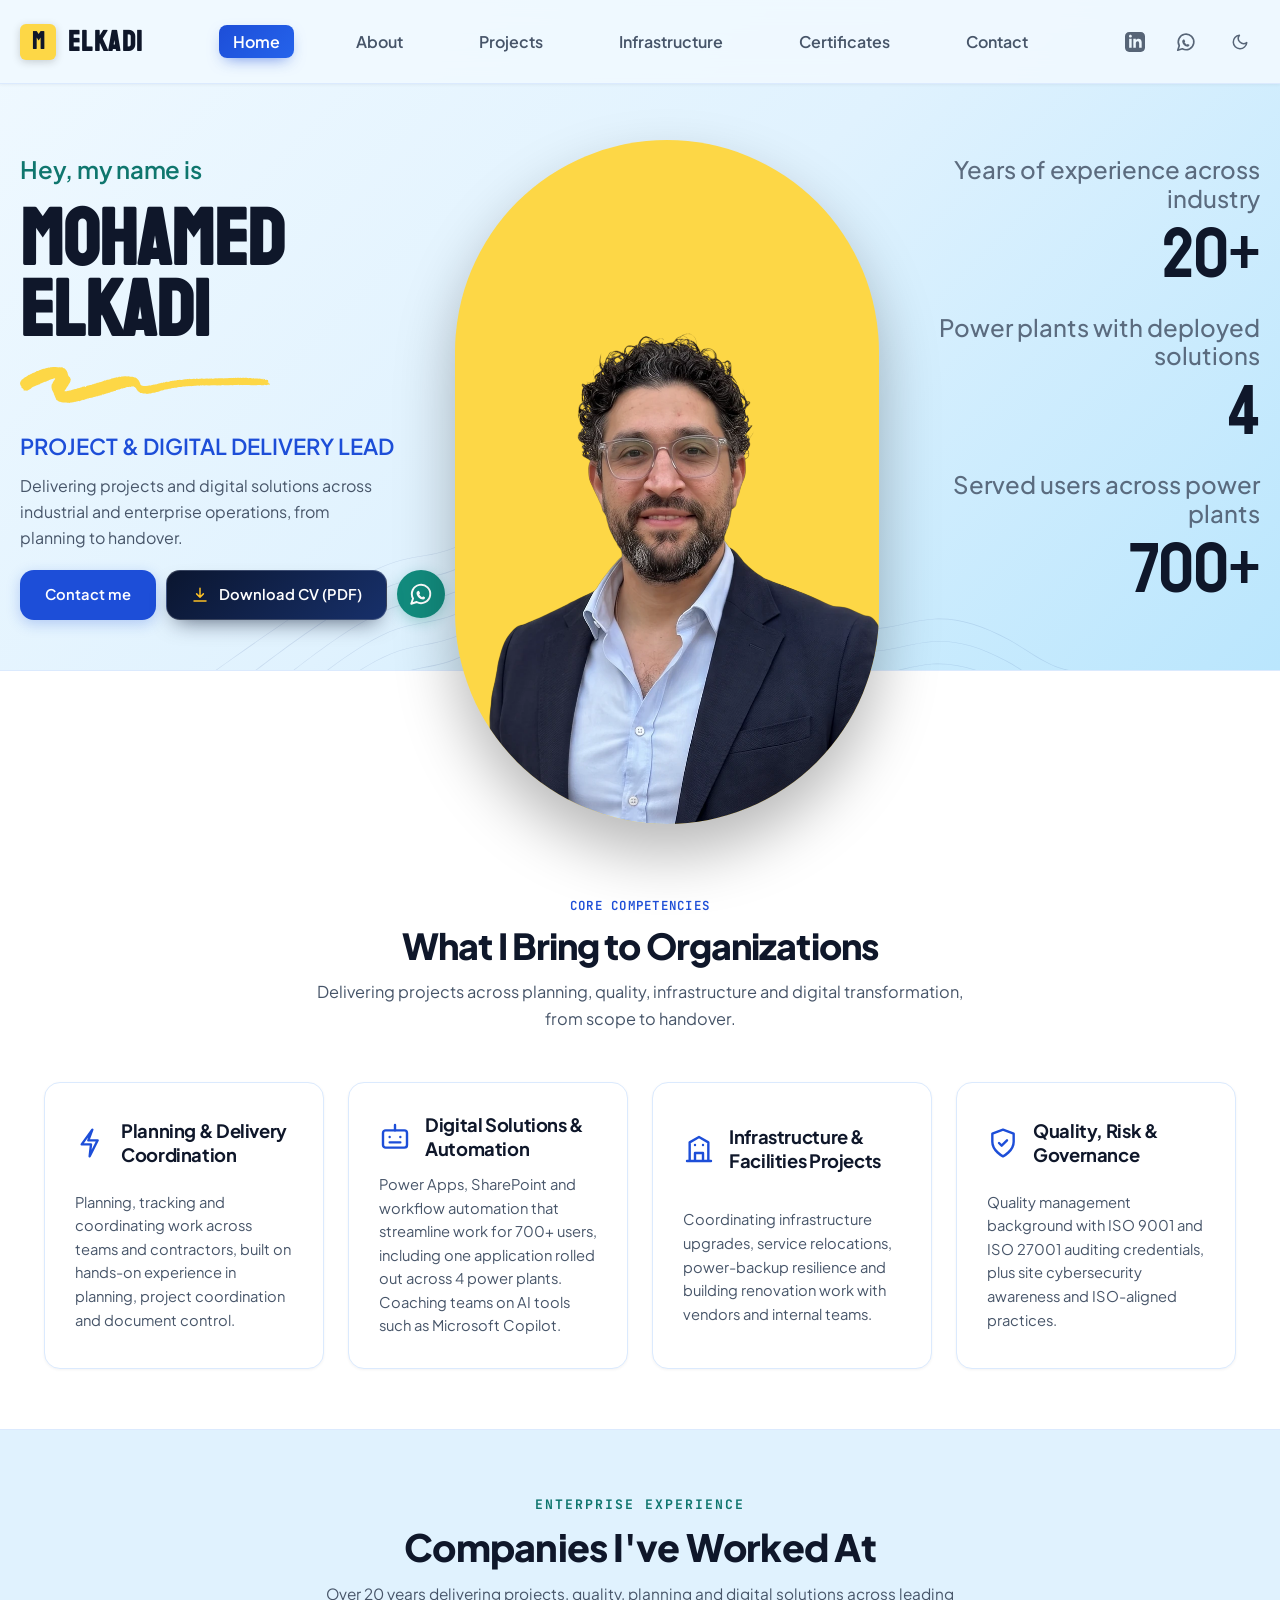
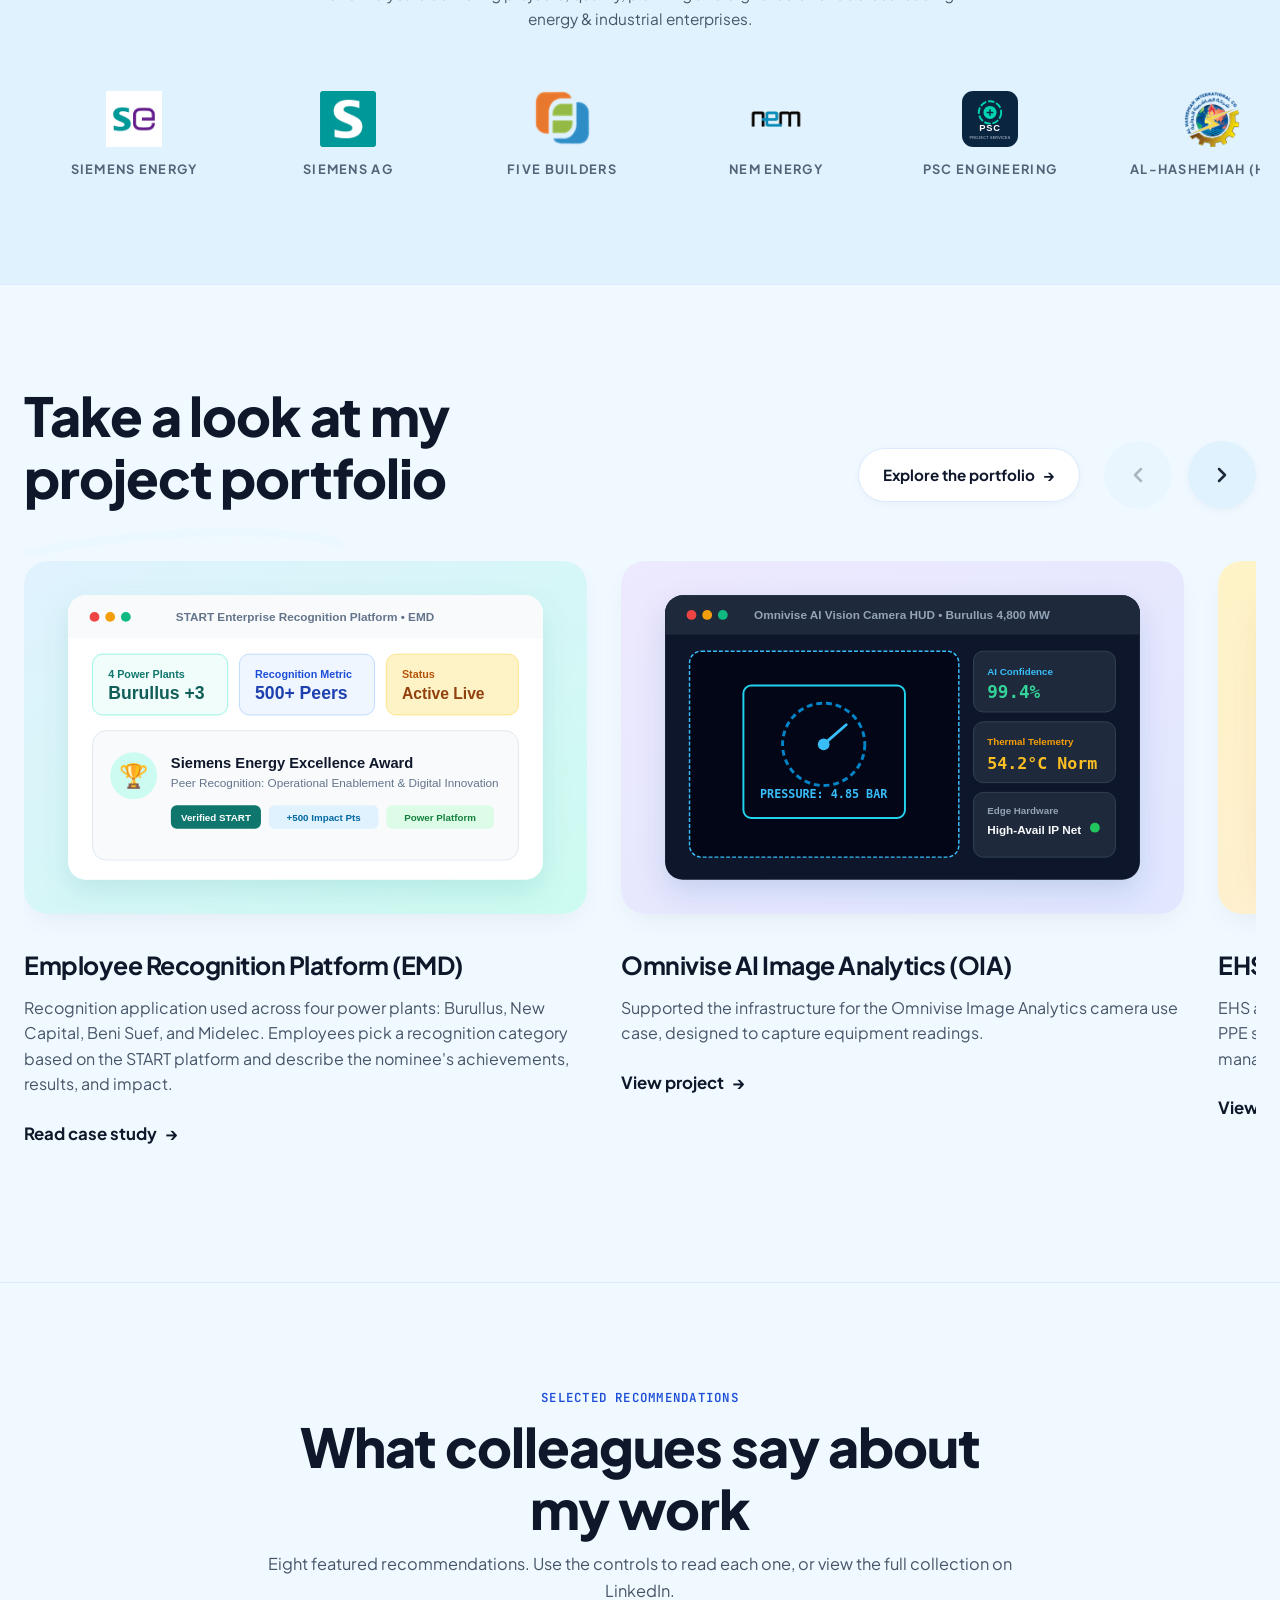
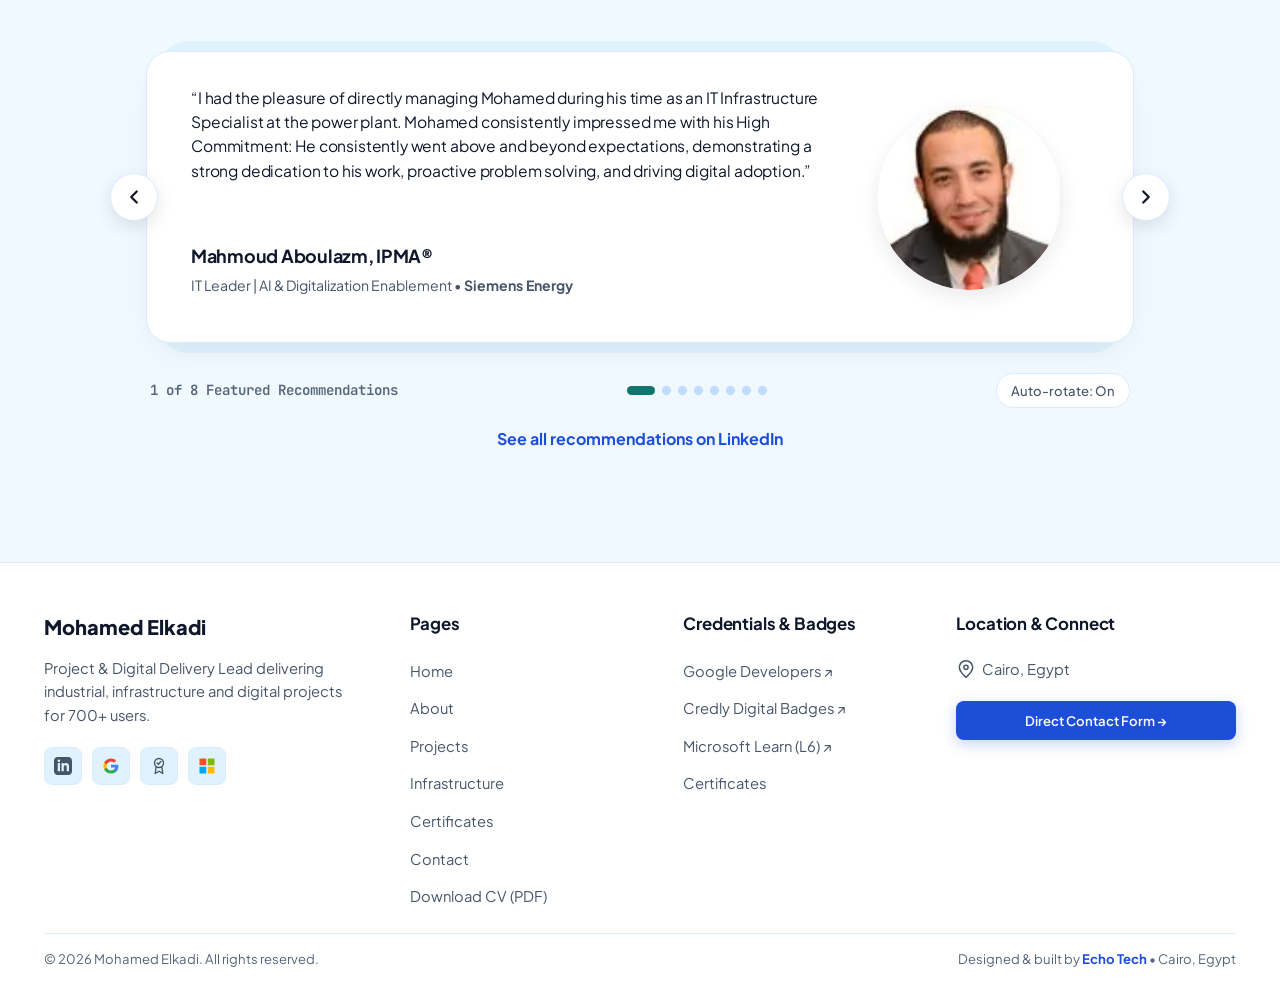
==== index.html @ b5576a9b "Awards: show only Lean Hero ME Q2 2025 (site + CV) Co-Authored-By: Claude Sonnet 5.5 <noreply@anthro" ====
<!DOCTYPE html>
<html lang="en" data-theme="light">

<head>
  <script async src="https://www.googletagmanager.com/gtag/js?id=G-ZDBR35JF6Q"></script>
  <script>
    window.dataLayer = window.dataLayer || [];
    function gtag(){window.dataLayer.push(arguments);}
    gtag('js', new Date());
    gtag('config', 'G-ZDBR35JF6Q');
  </script>
  <meta charset="UTF-8">
  <meta name="viewport" content="width=device-width, initial-scale=1.0">

  <!-- Primary SEO Meta Tags -->
  <title>Mohamed Elkadi | Project &amp; Digital Delivery Lead</title>
  <meta name="title" content="Mohamed Elkadi | Project &amp; Digital Delivery Lead">
  <meta name="description"
    content="Project &amp; Digital Delivery Lead delivering industrial, infrastructure and digital projects, with 20+ years of experience.">
  <meta name="author" content="Mohamed Elkadi">
  <meta name="robots" content="index, follow, max-snippet:-1, max-image-preview:large, max-video-preview:-1">
  <meta name="googlebot" content="index, follow, max-snippet:-1, max-image-preview:large">
  <link rel="canonical" href="https://melkadi.website/">

  <!-- Geo & Regional Tags -->
  <meta name="geo.region" content="EG-C">
  <meta name="geo.placename" content="Cairo, Egypt">
  <meta name="geo.position" content="30.0444;31.2357">
  <meta name="ICBM" content="30.0444, 31.2357">

  <!-- Mobile & Browser Appearance -->
  <meta name="theme-color" content="#1d4ed8">
  <meta name="msapplication-TileColor" content="#1d4ed8">
  <meta name="apple-mobile-web-app-capable" content="yes">
  <meta name="apple-mobile-web-app-status-bar-style" content="default">
  <meta name="apple-mobile-web-app-title" content="Mohamed Elkadi">

  <!-- Open Graph / Facebook -->
  <meta property="og:type" content="website">
  <meta property="og:site_name" content="Mohamed Elkadi | Project &amp; Digital Delivery Lead">
  <meta property="og:url" content="https://melkadi.website/">
  <meta property="og:title" content="Mohamed Elkadi | Project &amp; Digital Delivery Lead">
  <meta property="og:description"
    content="Project &amp; Digital Delivery Lead delivering industrial, infrastructure and digital projects, with 20+ years of experience.">
  <meta property="og:image" content="https://melkadi.website/assets/social-preview.jpg?v=4">
  <meta property="og:image:secure_url" content="https://melkadi.website/assets/social-preview.jpg?v=4">
  <meta property="og:image:type" content="image/jpeg">
  <meta property="og:image:width" content="1200">
  <meta property="og:image:height" content="630">
  <meta property="og:image:alt" content="Mohamed Elkadi, Project &amp; Digital Delivery Lead">
  <meta property="og:locale" content="en_US">

  <!-- Twitter / X Cards -->
  <meta name="twitter:card" content="summary_large_image">
  <meta name="twitter:title" content="Mohamed Elkadi | Project &amp; Digital Delivery Lead">
  <meta name="twitter:description"
    content="Project &amp; Digital Delivery Lead delivering industrial, infrastructure and digital projects, with 20+ years of experience.">
  <meta name="twitter:image" content="https://melkadi.website/assets/social-preview.jpg?v=4">
  <meta name="twitter:image:alt" content="Mohamed Elkadi, Project &amp; Digital Delivery Lead">

  <!-- Favicon -->
  <link rel="icon" type="image/svg+xml"
    href="data:image/svg+xml,%3Csvg xmlns='http://www.w3.org/2000/svg' viewBox='0 0 32 32'%3E%3Crect width='32' height='32' rx='8' fill='%231d4ed8'/%3E%3Ctext x='16' y='21' font-family='sans-serif' font-size='13' font-weight='800' fill='%23ffffff' text-anchor='middle'%3EME%3C/text%3E%3C/svg%3E">

  <!-- Performance: Resource Hints & Font Preconnects -->
  <link rel="preload" as="image" href="assets/myprofile-zoomed.webp" type="image/webp">
  <link rel="preconnect" href="https://fonts.googleapis.com">
  <link rel="preconnect" href="https://fonts.gstatic.com" crossorigin>
  <link rel="dns-prefetch" href="https://fonts.googleapis.com">
  <link rel="dns-prefetch" href="https://fonts.gstatic.com">
  <link rel="dns-prefetch" href="https://www.google.com">
  <link
    href="https://fonts.googleapis.com/css2?family=JetBrains+Mono:wght@400;500;700&family=Plus+Jakarta+Sans:wght@300;400;500;600;700;800&family=Staatliches&display=swap"
    rel="stylesheet">

  <!-- Stylesheet -->
  <link rel="stylesheet" href="styles.css?v=20261109-ui37">

  <!-- Structured Data: Schema.org JSON-LD -->
  <script type="application/ld+json">
  {
    "@context": "https://schema.org",
    "@graph": [
      {
        "@type": "Person",
        "@id": "#person",
        "name": "Mohamed Elkadi",
        "givenName": "Mohamed",
        "familyName": "Elkadi",
        "jobTitle": "Project & Digital Delivery Lead",
        "worksFor": {
          "@type": "Organization",
          "name": "Siemens Energy"
        },
        "address": {
          "@type": "PostalAddress",
          "addressLocality": "Cairo",
          "addressCountry": "Egypt"
        },
        "description": "Project & Digital Delivery Lead with 20+ years of experience delivering industrial, infrastructure and digital projects.",
        "sameAs": [
          "https://www.linkedin.com/in/melkadi/",
          "https://me.developers.google.com/u/mohamed_elkadi",
          "https://www.credly.com/users/mohamedelkadi/badges",
          "https://learn.microsoft.com/en-us/users/melkadise/"
        ],
        "knowsAbout": [
          "IT Infrastructure",
          "Enterprise IT Operations",
          "Digital Enablement & Business Automation",
          "Microsoft 365 & Power Platform",
          "AI Adoption & Infrastructure",
          "Industrial Cybersecurity & Threat Mitigation",
          "Project Planning & Coordination"
        ]
      },
      {
        "@type": "WebSite",
        "@id": "#website",
        "name": "Mohamed Elkadi - Official Personal Brand & Portfolio",
        "url": "https://melkadi.website/",
        "description": "Professional portfolio of Mohamed Elkadi, focused on IT infrastructure, Power Platform, and cybersecurity.",
        "inLanguage": "en",
        "publisher": { "@id": "#person" }
      },
      {
        "@type": "ProfilePage",
        "@id": "#profilePage",
        "name": "Mohamed Elkadi - Project & Digital Delivery Lead",
        "isPartOf": { "@id": "#website" },
        "about": { "@id": "#person" },
        "mainEntity": { "@id": "#person" }
      }
    ]
  }
  </script>
</head>

<body>

  <!-- Header / Navigation (Beverr Green Theme) -->
  <header class="site-header beverr-header-theme" id="mainHeader">
    <div class="container nav-container">
      <a href="index.html" class="beverr-brand-logo" aria-label="Mohamed Elkadi Homepage">
        <span class="beverr-logo-box">M</span>
        <span class="beverr-logo-text">ELKADI</span>
      </a>

      <!-- Desktop Navigation Links -->
      <nav class="desktop-nav beverr-header-nav" aria-label="Main Navigation">
        <ul class="nav-links">
          <li><a href="index.html" class="nav-link active">Home</a></li>
          <li><a href="about.html" class="nav-link">About</a></li>
          <li><a href="portfolio.html" class="nav-link">Projects</a></li>
          <li><a href="infrastructure.html" class="nav-link">Infrastructure</a></li>
          <li><a href="training.html" class="nav-link">Certificates</a></li>
          <li><a href="contact.html" class="nav-link">Contact</a></li>
        </ul>
      </nav>

      <!-- Navigation Actions: LinkedIn & Theme Switcher -->
      <div class="nav-actions beverr-header-socials">
        <!-- LinkedIn Profile Link -->
        <a href="https://www.linkedin.com/in/melkadi/" target="_blank" rel="noopener noreferrer"
          class="beverr-social-link header-linkedin-link" title="LinkedIn Profile" aria-label="LinkedIn Profile">
          <svg width="20" height="20" viewBox="0 0 24 24" fill="currentColor" aria-hidden="true">
            <path
              d="M19 0h-14c-2.761 0-5 2.239-5 5v14c0 2.761 2.239 5 5 5h14c2.762 0 5-2.239 5-5v-14c0-2.761-2.238-5-5-5zm-11 19h-3v-11h3v11zm-1.5-12.268c-.966 0-1.75-.79-1.75-1.764s.784-1.764 1.75-1.764 1.75.79 1.75 1.764-.783 1.764-1.75 1.764zm13.5 12.268h-3v-5.604c0-3.368-4-3.113-4 0v5.604h-3v-11h3v1.765c1.396-2.586 7-2.777 7 2.476v6.759z" />
          </svg>
        </a>
        <a href="https://wa.me/201206464632?text=Hello%20Mohamed%2C%20I%20am%20contacting%20you%20from%20your%20portfolio%20website." target="_blank" rel="noopener noreferrer" class="beverr-social-link header-whatsapp-link" title="WhatsApp" aria-label="Chat with Mohamed on WhatsApp"><svg viewBox="0 0 24 24" width="22" height="22" fill="none" stroke="currentColor" stroke-width="1.8" stroke-linecap="round" stroke-linejoin="round" aria-hidden="true" focusable="false"><path d="M3 21l1.65-4.9A8.5 8.5 0 1 1 8 19.4L3 21z"/><path d="M15.6 14.9l-1.1-.55a1 1 0 0 0-1.1.15l-.45.45a6.6 6.6 0 0 1-2.6-2.6l.45-.45a1 1 0 0 0 .15-1.1L10.4 9.7a1 1 0 0 0-1.15-.55 2 2 0 0 0-1.4 1.9c.1 2.9 3.1 5.9 6 6a2 2 0 0 0 1.9-1.4 1 1 0 0 0-.15-.75z" fill="currentColor" stroke="none"/></svg></a>

        <!-- Light/Dark Mode Switcher -->
        <button class="theme-toggle-btn beverr-social-link" id="themeToggleBtn" aria-label="Toggle Theme Mode"
          title="Switch Theme">
          <svg width="18" height="18" viewBox="0 0 24 24" fill="none" stroke="currentColor" stroke-width="2"
            stroke-linecap="round" stroke-linejoin="round">
            <path d="M21 12.79A9 9 0 1 1 11.21 3 7 7 0 0 0 21 12.79z"></path>
          </svg>
        </button>

        <button class="mobile-menu-btn" id="mobileMenuToggle" aria-label="Toggle Menu" aria-expanded="false">
          <svg class="ui-icon" viewBox="0 0 24 24" aria-hidden="true"><path d="M4 6h16M4 12h16M4 18h16"></path></svg>
        </button>
      </div>
    </div>
  </header>

  <!-- Mobile Navigation Drawer -->
  <div class="mobile-drawer" id="mobileDrawer">
    <ul class="mobile-nav-links">
      <li><a href="index.html" class="mobile-nav-link active">Home</a></li>
      <li><a href="about.html" class="mobile-nav-link">About</a></li>
      <li><a href="portfolio.html" class="mobile-nav-link">Projects</a></li>
      <li><a href="infrastructure.html" class="mobile-nav-link">Infrastructure</a></li>
      <li><a href="training.html" class="mobile-nav-link">Certificates</a></li>
      <li><a href="contact.html" class="mobile-nav-link">Contact</a></li>
    </ul>
    <div style="margin-top: 18px;">
      <a href="https://www.linkedin.com/in/melkadi/" target="_blank" rel="noopener noreferrer" class="btn btn-primary"
        style="width: 100%;">Connect on LinkedIn</a>
    </div>
  </div>

  <main>
    <!-- BEVERR CLONED HERO SECTION -->
    <section class="beverr-hero" id="homeHero">
      <div class="container beverr-hero-container">

        <!-- Left Column: Name & Intro -->
        <div class="beverr-hero-left">
          <div class="beverr-greeting">Hey, my name is</div>
          <h1 class="beverr-name">MOHAMED<br>ELKADI</h1>

          <img src="assets/decorative-line-1.svg" alt="" width="260" height="18" aria-hidden="true"
            class="beverr-deco-line">

          <div class="beverr-role">PROJECT &amp; DIGITAL DELIVERY LEAD</div>
          <p class="beverr-hero-value">
            Delivering projects and digital solutions across industrial and enterprise operations, from planning to handover.
          </p>
          <div class="beverr-hero-actions">
            <a href="contact.html" class="btn btn-primary">Contact me</a>
            <a href="assets/Mohamed-Elkadi-CV.pdf" class="btn btn-cv" download><svg viewBox="0 0 24 24" width="18" height="18" fill="none" stroke="currentColor" stroke-width="2" stroke-linecap="round" stroke-linejoin="round" aria-hidden="true"><path d="M12 3v12m0 0l-4.5-4.5M12 15l4.5-4.5M4 20h16"/></svg><span>Download CV (PDF)</span></a>
            <a href="https://wa.me/201206464632?text=Hello%20Mohamed%2C%20I%20am%20contacting%20you%20from%20your%20portfolio%20website." class="btn-whatsapp-circle" target="_blank" rel="noopener noreferrer" aria-label="Chat with Mohamed on WhatsApp" title="Chat on WhatsApp">
              <svg viewBox="0 0 24 24" width="26" height="26" fill="none" stroke="currentColor" stroke-width="1.8" stroke-linecap="round" stroke-linejoin="round" aria-hidden="true" focusable="false">
                <path d="M3 21l1.65-4.9A8.5 8.5 0 1 1 8 19.4L3 21z"/>
                <path d="M15.6 14.9l-1.1-.55a1 1 0 0 0-1.1.15l-.45.45a6.6 6.6 0 0 1-2.6-2.6l.45-.45a1 1 0 0 0 .15-1.1L10.4 9.7a1 1 0 0 0-1.15-.55 2 2 0 0 0-1.4 1.9c.1 2.9 3.1 5.9 6 6a2 2 0 0 0 1.9-1.4 1 1 0 0 0-.15-.75z" fill="currentColor" stroke="none"/>
              </svg>
            </a>
          </div>
        </div>

        <!-- Center Column: Oval Capsule Portrait (Protruding below into white) -->
        <div class="beverr-hero-center">
          <div class="beverr-arch-frame">
            <picture>
              <source srcset="assets/myprofile-zoomed.webp" type="image/webp">
              <img src="assets/myprofile-zoomed.png" alt="Mohamed Elkadi" width="424" height="684" fetchpriority="high"
                decoding="sync" class="beverr-hero-portrait" onerror="this.src='assets/profile-fallback.svg'">
            </picture>
          </div>
        </div>

        <!-- Right Column: Vertical Metric Counters -->
        <div class="beverr-hero-right">
          <div class="beverr-stat-item">
            <div class="beverr-stat-label">Years of experience across industry</div>
            <div class="beverr-stat-number">20+</div>
          </div>

          <div class="beverr-stat-item">
            <div class="beverr-stat-label">Power plants with deployed solutions</div>
            <div class="beverr-stat-number">4</div>
          </div>

          <div class="beverr-stat-item">
            <div class="beverr-stat-label">Served users across power plants</div>
            <div class="beverr-stat-number">700+</div>
          </div>
        </div>

      </div>
    </section>

    <!-- CORE SERVICES & CAPABILITIES (You X Structure - Protruding Arch Clearance) -->
    <section class="section-wrapper services-after-hero" id="services">
      <div class="container">
        <div class="section-header" style="text-align: center; max-width: 680px; margin: 0 auto 50px auto;">
          <span class="section-eyebrow">Core competencies</span>
          <h2 class="section-title">What I Bring to Organizations</h2>
          <p class="section-desc">Delivering projects across planning, quality, infrastructure and digital transformation, from scope to handover.</p>
        </div>

        <div class="capabilities-grid" style="grid-template-columns: repeat(auto-fit, minmax(280px, 1fr)); gap: 24px;">

          <div class="card-glass" style="padding: 30px; border-radius: 16px;">
            <div class="service-icon" aria-hidden="true"><svg class="ui-icon" viewBox="0 0 24 24"><path d="m13 2-3 8h7l-6 12 1-9H5l8-11Z"></path></svg></div>
            <h3 style="font-size: 1.25rem; font-weight: 700; color: var(--text-primary); margin-bottom: 10px;">Planning & Delivery Coordination</h3>
            <p style="font-size: 0.92rem; color: var(--text-secondary); line-height: 1.6;">
              Planning, tracking and coordinating work across teams and contractors, built on hands-on experience in planning, project coordination and document control.
            </p>
          </div>

          <div class="card-glass" style="padding: 30px; border-radius: 16px;">
            <div class="service-icon" aria-hidden="true"><svg class="ui-icon" viewBox="0 0 24 24"><rect x="3" y="7" width="18" height="13" rx="2"></rect><path d="M12 3v4M8 12h.01M16 12h.01M8 16h8"></path></svg></div>
            <h3 style="font-size: 1.25rem; font-weight: 700; color: var(--text-primary); margin-bottom: 10px;">Digital Solutions & Automation</h3>
            <p style="font-size: 0.92rem; color: var(--text-secondary); line-height: 1.6;">
              Power Apps, SharePoint and workflow automation that streamline work for 700+ users, including one application rolled out across 4 power plants. Coaching teams on AI tools such as Microsoft Copilot.
            </p>
          </div>

          <div class="card-glass" style="padding: 30px; border-radius: 16px;">
            <div class="service-icon" aria-hidden="true"><svg class="ui-icon" viewBox="0 0 24 24"><path d="M3 21h18M5 21V7l7-4 7 4v14M9 21v-6h6v6M9 9h.01M15 9h.01"></path></svg></div>
            <h3 style="font-size: 1.25rem; font-weight: 700; color: var(--text-primary); margin-bottom: 10px;">Infrastructure & Facilities Projects</h3>
            <p style="font-size: 0.92rem; color: var(--text-secondary); line-height: 1.6;">
              Coordinating infrastructure upgrades, service relocations, power-backup resilience and building renovation work with vendors and internal teams.
            </p>
          </div>

          <div class="card-glass" style="padding: 30px; border-radius: 16px;">
            <div class="service-icon" aria-hidden="true"><svg class="ui-icon" viewBox="0 0 24 24"><path d="M12 22s8-4 8-11V5l-8-3-8 3v6c0 7 8 11 8 11Z"></path><path d="m9 12 2 2 4-4"></path></svg></div>
            <h3 style="font-size: 1.25rem; font-weight: 700; color: var(--text-primary); margin-bottom: 10px;">Quality, Risk & Governance</h3>
            <p style="font-size: 0.92rem; color: var(--text-secondary); line-height: 1.6;">
              Quality management background with ISO 9001 and ISO 27001 auditing credentials, plus site cybersecurity awareness and ISO-aligned practices.
            </p>
          </div>

        </div>
      </div>
    </section>

    <!-- COMPANIES I'VE WORKED AT CAROUSEL -->
    <section class="companies-carousel-section" id="companiesCarousel"
      aria-label="Companies I've Worked At">
      <div class="container">
        <div class="companies-carousel-header">
          <span class="companies-carousel-eyebrow">Enterprise Experience</span>
          <h2 class="companies-carousel-title">Companies I've Worked At</h2>
          <p class="companies-carousel-desc">Over 20 years delivering projects, quality, planning and digital solutions across leading energy &amp; industrial enterprises.</p>
        </div>
      </div>

      <!-- The marquee adds an aria-hidden duplicate set in JavaScript. -->
      <div class="companies-marquee-container container" id="companiesMarquee">
        <div class="companies-marquee-track" id="companiesTrack">
          <div class="company-carousel-card">
            <div class="company-card-icon-wrap" aria-hidden="true"><img src="assets/companies/siemens-energy.png" width="128" height="128" alt="" class="company-logo-img" loading="lazy" decoding="async"></div>
            <div class="company-card-info"><span class="company-card-name">Siemens Energy</span></div>
          </div>
          <div class="company-carousel-card">
            <div class="company-card-icon-wrap" aria-hidden="true"><img src="assets/companies/siemens.png" width="128" height="128" alt="" class="company-logo-img" loading="lazy" decoding="async"></div>
            <div class="company-card-info"><span class="company-card-name">Siemens AG</span></div>
          </div>
          <div class="company-carousel-card">
            <div class="company-card-icon-wrap" aria-hidden="true"><img src="assets/companies/5builders-mark.png" width="120" height="120" alt="" class="company-logo-img" loading="lazy" decoding="async"></div>
            <div class="company-card-info"><span class="company-card-name">Five Builders</span></div>
          </div>
          <div class="company-carousel-card">
            <div class="company-card-icon-wrap" aria-hidden="true"><img src="assets/companies/nem-energy.png" width="128" height="128" alt="" class="company-logo-img" loading="lazy" decoding="async"></div>
            <div class="company-card-info"><span class="company-card-name">NEM Energy</span></div>
          </div>
          <div class="company-carousel-card">
            <div class="company-card-icon-wrap" aria-hidden="true"><img src="assets/companies/psc.svg" width="120" height="120" alt="" class="company-logo-img" loading="lazy" decoding="async"></div>
            <div class="company-card-info"><span class="company-card-name">PSC Engineering</span></div>
          </div>
          <div class="company-carousel-card">
            <div class="company-card-icon-wrap" aria-hidden="true"><img src="assets/companies/hashemiah.png" width="128" height="128" alt="" class="company-logo-img" loading="lazy" decoding="async"></div>
            <div class="company-card-info"><span class="company-card-name">Al-Hashemiah (HCC)</span></div>
          </div>
          <div class="company-carousel-card">
            <div class="company-card-icon-wrap" aria-hidden="true"><img src="assets/companies/iemsa.png" width="128" height="128" alt="" class="company-logo-img" loading="lazy" decoding="async"></div>
            <div class="company-card-info"><span class="company-card-name">IEMSA</span></div>
          </div>

        </div>
      </div>
    </section>

    <!-- TAKE A LOOK AT MY DESIGN PORTFOLIO (You X Showcase Slider Section) -->
    <section class="youx-portfolio-section" id="portfolio">
      <div class="container" style="max-width: 1400px;">

        <div class="youx-portfolio-header">
          <div class="youx-title-wrap">
            <h2 class="youx-section-title">
              Take a look at my<br>
              <span class="youx-title-highlight">
                project portfolio
                <img src="assets/portfolio/portfolio-underline.svg" width="312" height="30" alt="" class="portfolio-underline-svg"
                  aria-hidden="true" />
              </span>
            </h2>
          </div>
          <div class="portfolio-slider-controls">
            <a href="portfolio.html" class="portfolio-all-badge" title="Browse all 17 enterprise applications">
              <span>Explore the portfolio</span>
              <span class="portfolio-link-arrow">→</span>
            </a>
            <button class="portfolio-slider-arrow" id="portfolioPrevBtn" aria-label="Previous project">
              <svg width="24" height="24" viewBox="0 0 24 24" fill="none" stroke="currentColor" stroke-width="2.5"
                stroke-linecap="round" stroke-linejoin="round">
                <polyline points="15 18 9 12 15 6"></polyline>
              </svg>
            </button>
            <button class="portfolio-slider-arrow" id="portfolioNextBtn" aria-label="Next project">
              <svg width="24" height="24" viewBox="0 0 24 24" fill="none" stroke="currentColor" stroke-width="2.5"
                stroke-linecap="round" stroke-linejoin="round">
                <polyline points="9 18 15 12 9 6"></polyline>
              </svg>
            </button>
          </div>
        </div>

        <!-- Slider Main Track -->
        <div class="portfolio-slider-wrapper">
          <div class="portfolio-slider-track" id="portfolioSliderTrack">

            <!-- Slide 1: Employee Recognition Platform (EMD) -->
            <div class="portfolio-slider-card">
              <div class="portfolio-card-thumb">
                <img src="assets/portfolio/project-emd.svg" width="575" height="360" alt="Employee Recognition Platform (EMD)"
                  class="portfolio-thumb-img" loading="lazy" />
              </div>
              <div class="portfolio-card-content">
                <h3 class="portfolio-card-title">Employee Recognition Platform (EMD)</h3>
                <p class="portfolio-card-desc">
                  Recognition application used across four power plants: Burullus, New Capital, Beni Suef, and Midelec. Employees pick a recognition category based on the START platform and describe the nominee's achievements, results, and impact.
                </p>
                <a href="portfolio.html#emd" class="portfolio-card-link">
                  <span>Read case study</span>
                  <span class="portfolio-link-arrow">→</span>
                </a>
              </div>
            </div>

            <!-- Slide 2: Omnivise AI Image Analytics (OIA) -->
            <div class="portfolio-slider-card">
              <div class="portfolio-card-thumb">
                <img src="assets/portfolio/project-oia.svg" width="575" height="360" alt="Omnivise AI Image Analytics (OIA)"
                  class="portfolio-thumb-img" loading="lazy" />
              </div>
              <div class="portfolio-card-content">
                <h3 class="portfolio-card-title">Omnivise AI Image Analytics (OIA)</h3>
                <p class="portfolio-card-desc">
                  Supported the infrastructure for the Omnivise Image Analytics camera use case, designed to capture equipment readings.
                </p>
                <a href="portfolio.html#oia" class="portfolio-card-link">
                  <span>View project</span>
                  <span class="portfolio-link-arrow">→</span>
                </a>
              </div>
            </div>

            <!-- Slide 3: EHS Safety Suite & Mobile QR Scanner -->
            <div class="portfolio-slider-card">
              <div class="portfolio-card-thumb">
                <img src="assets/portfolio/project-ehs.svg" width="575" height="360" alt="EHS Safety Suite & Mobile QR Scanner"
                  class="portfolio-thumb-img" loading="lazy" />
              </div>
              <div class="portfolio-card-content">
                <h3 class="portfolio-card-title">EHS Safety Suite &amp; Mobile QR Scanner</h3>
                <p class="portfolio-card-desc">
                  EHS applications built with the EHS team: Safety Data Sheets by QR code, PPE size collection, lifting equipment tracking, and EHS task management.
                </p>
                <a href="portfolio.html#ehs" class="portfolio-card-link">
                  <span>View project</span>
                  <span class="portfolio-link-arrow">→</span>
                </a>
              </div>
            </div>

            <!-- Slide 4: IT Facilities System -->
            <div class="portfolio-slider-card">
              <div class="portfolio-card-thumb">
                <img src="assets/portfolio/project-warehouse.svg" width="575" height="360" alt="IT Facilities System"
                  class="portfolio-thumb-img" loading="lazy" />
              </div>
              <div class="portfolio-card-content">
                <h3 class="portfolio-card-title">IT Facilities System</h3>
                <p class="portfolio-card-desc">
                  End-user interface to request IT assets and facilities, also used as the IT warehouse tool for managing the department's items.
                </p>
                <a href="portfolio.html#it-warehouse" class="portfolio-card-link">
                  <span>View project</span>
                  <span class="portfolio-link-arrow">→</span>
                </a>
              </div>
            </div>

            <!-- Slide 5: Operation Start Card (PTW System) -->
            <div class="portfolio-slider-card">
              <div class="portfolio-card-thumb">
                <img src="assets/portfolio/project-ptw.svg" width="575" height="360" alt="Operation Start Card (PTW System)"
                  class="portfolio-thumb-img" loading="lazy" />
              </div>
              <div class="portfolio-card-content">
                <h3 class="portfolio-card-title">Operation Start Card (PTW System)</h3>
                <p class="portfolio-card-desc">
                  Application for managing all Permit to Work (PTW) activities with the other departments.
                </p>
                <a href="portfolio.html#ptw" class="portfolio-card-link">
                  <span>Read case study</span>
                  <span class="portfolio-link-arrow">→</span>
                </a>
              </div>
            </div>

            <!-- Slide 6: Guest Internet Voucher Automation -->
            <div class="portfolio-slider-card">
              <div class="portfolio-card-thumb">
                <img src="assets/portfolio/project-voucher.svg" width="575" height="360" alt="Guest Internet Voucher Automation"
                  class="portfolio-thumb-img" loading="lazy" />
              </div>
              <div class="portfolio-card-content">
                <h3 class="portfolio-card-title">Guest Internet Voucher Automation</h3>
                <p class="portfolio-card-desc">
                  Generates guest internet voucher codes through integration with the firewall, giving end users dynamic access to internet services.
                </p>
                <a href="portfolio.html#voucher" class="portfolio-card-link">
                  <span>View project</span>
                  <span class="portfolio-link-arrow">→</span>
                </a>
              </div>
            </div>

            <!-- Slide 7: Burullus IT Tools Hub -->
            <div class="portfolio-slider-card">
              <div class="portfolio-card-thumb">
                <img src="assets/portfolio/project-hub.svg" width="575" height="360" alt="Burullus IT Tools Hub" class="portfolio-thumb-img"
                  loading="lazy" />
              </div>
              <div class="portfolio-card-content">
                <h3 class="portfolio-card-title">Burullus IT Tools Hub</h3>
                <p class="portfolio-card-desc">
                  Burullus IT Tools: one place that contains the interfaces of all the applications developed for the site.
                </p>
                <a href="portfolio.html#it-tools-hub" class="portfolio-card-link">
                  <span>View project</span>
                  <span class="portfolio-link-arrow">→</span>
                </a>
              </div>
            </div>

            <!-- Slide 8: Plant Learning Management System (LMS) -->
            <div class="portfolio-slider-card">
              <div class="portfolio-card-thumb">
                <img src="assets/portfolio/project-lms.svg" width="575" height="360" alt="Plant Learning Management System (LMS)"
                  class="portfolio-thumb-img" loading="lazy" />
              </div>
              <div class="portfolio-card-content">
                <h3 class="portfolio-card-title">Plant Learning Management System (LMS)</h3>
                <p class="portfolio-card-desc">
                  Controls internal and external training for all employees on site.
                </p>
                <a href="portfolio.html#lms" class="portfolio-card-link">
                  <span>View project</span>
                  <span class="portfolio-link-arrow">→</span>
                </a>
              </div>
            </div>

            <!-- Slide 9: Heavy Equipment & Fleet Reservation -->
            <div class="portfolio-slider-card">
              <div class="portfolio-card-thumb">
                <img src="assets/portfolio/project-equipment.svg" width="575" height="360" alt="Heavy Equipment & Fleet Reservation"
                  class="portfolio-thumb-img" loading="lazy" />
              </div>
              <div class="portfolio-card-content">
                <h3 class="portfolio-card-title">Heavy Equipment &amp; Fleet Reservation</h3>
                <p class="portfolio-card-desc">
                  Reservation tool for site teams to book heavy equipment.
                </p>
                <a href="portfolio.html#heavy-equip" class="portfolio-card-link">
                  <span>View project</span>
                  <span class="portfolio-link-arrow">→</span>
                </a>
              </div>
            </div>

            <!-- Slide 10: Multi-Department Project Control Systems -->
            <div class="portfolio-slider-card">
              <div class="portfolio-card-thumb">
                <img src="assets/portfolio/project-pcs.svg" width="575" height="360" alt="Multi-Department Project Control Systems"
                  class="portfolio-thumb-img" loading="lazy" />
              </div>
              <div class="portfolio-card-content">
                <h3 class="portfolio-card-title">Multi-Department Project Control Systems</h3>
                <p class="portfolio-card-desc">
                  Project control applications built for Al-Hashemiah (HCC), PSC, NEM Energy Egypt, and Siemens HTT, covering the technical office, quality control, material control, planning, and management.
                </p>
                <a href="portfolio.html#project-controls" class="portfolio-card-link">
                  <span>View project</span>
                  <span class="portfolio-link-arrow">→</span>
                </a>
              </div>
            </div>

          </div>
        </div>

      </div>
    </section>

    <!-- WHAT MY CLIENTS SAY ABOUT MY WORK (Featured Testimonials Slider) -->
    <section class="you-slider-section" id="testimonials">
      <div class="container" style="max-width: 1200px;">

        <!-- Section Header -->
        <div class="you-slider-header">
          <span class="section-eyebrow">Selected Recommendations</span>
          <h2 class="youx-section-title" style="margin-bottom: 12px;">What colleagues say about my work</h2>
          <p class="section-desc">
            Eight featured recommendations. Use the controls to read each one, or view the full collection on LinkedIn.
          </p>
        </div>
        <!-- Stacked Card Slider Container -->
        <div class="you-slider-outer">

          <!-- Previous Button (Flanking Left) -->
          <button class="you-slider-arrow you-slider-prev" id="youSliderPrevBtn" aria-label="Previous recommendation"
            title="Previous recommendation">
            <svg width="22" height="22" viewBox="0 0 24 24" fill="none" stroke="currentColor" stroke-width="2.5"
              stroke-linecap="round" stroke-linejoin="round">
              <path d="M15 18l-6-6 6-6" />
            </svg>
          </button>

          <!-- Stacked Background Cards Effect -->
          <div class="you-slider-stack-underlay" aria-hidden="true"></div>

          <!-- Slider Viewport -->
          <div class="you-slider-viewport" id="youSliderViewport" aria-live="polite" aria-atomic="true">
            <div class="you-slider-track" id="youSliderTrack">
              <!-- Slide 1: Karim Refaat, CMRP® -->
              <div class="you-slide active" data-slide-index="0">
                <div class="you-slide-card">
                  <div class="you-slide-content">
                    <blockquote class="you-slide-quote">
                      <q>It has been an absolute pleasure working with Elkadi. He brings a high level of technical
                      expertise, analytical rigor, and a collaborative spirit to every project. Elkadi is consistently
                      reliable, detail-oriented, and solution-driven. He is a fantastic asset to any team, and I
                      recommend him highly.</q>
                    </blockquote>
                    <div class="you-slide-author-wrap">
                      <div class="you-slide-name">Karim Refaat, CMRP®</div>
                      <div class="you-slide-role">HRSG Service Engineer • <strong>Siemens Energy</strong></div>
                      <div class="testimonial-badge-linkedin" style="margin-top: 10px;">
                      </div>
                    </div>
                  </div>
                  <div class="you-slide-media">
                    <div class="you-avatar-circle-backdrop" style="--circle-bg: #e0f2fe;">
                      <picture><source srcset="assets/recommendations/karim_refaat.webp" type="image/webp"><img src="assets/recommendations/karim_refaat.jpg" alt="Karim Refaat, CMRP®"
                        class="you-slide-avatar-img" loading="lazy" onerror="this.src='assets/profile-fallback.svg'"></picture>
                    </div>
                  </div>
                </div>
              </div>
              <!-- Slide 2: Moamen Ibrahem -->
              <div class="you-slide" data-slide-index="1">
                <div class="you-slide-card">
                  <div class="you-slide-content">
                    <blockquote class="you-slide-quote">
                      <q>Mr. Mohamed Elkadi is an exceptional IT engineer with a keen eye for detail and a strong work
                      ethic. I had the pleasure of working with him in Siemens-Energy and was consistently impressed by
                      his ability to work in CYS & IT. A true team player, always willing to lend a helping hand and
                      contribute to the success of the team.</q>
                    </blockquote>
                    <div class="you-slide-author-wrap">
                      <div class="you-slide-name">Moamen Ibrahem</div>
                      <div class="you-slide-role">Head of Mechanical Maintenance O&M • <strong>Burullus Power Plant
                          4800MW</strong></div>
                      <div class="testimonial-badge-linkedin" style="margin-top: 10px;">
                      </div>
                    </div>
                  </div>
                  <div class="you-slide-media">
                    <div class="you-avatar-circle-backdrop" style="--circle-bg: #fef3c7;">
                      <picture><source srcset="assets/recommendations/moamen_ibrahem.webp" type="image/webp"><img src="assets/recommendations/moamen_ibrahem.jpg" width="100" height="100" alt="Moamen Ibrahem"
                        class="you-slide-avatar-img" loading="lazy" onerror="this.src='assets/profile-fallback.svg'"></picture>
                    </div>
                  </div>
                </div>
              </div>
              <!-- Slide 3: Mousa Eladly -->
              <div class="you-slide" data-slide-index="2">
                <div class="you-slide-card">
                  <div class="you-slide-content">
                    <blockquote class="you-slide-quote">
                      <q>I am continually impressed by his deep knowledge of cybersecurity and IT systems. His expertise
                      in areas such as network security, threat mitigation, and system optimization is unparalleled.
                      Mohamed is not only technically proficient but also highly proactive in identifying potential
                      vulnerabilities, ensuring systems remain secure and efficient.</q>
                    </blockquote>
                    <div class="you-slide-author-wrap">
                      <div class="you-slide-name">Mousa Eladly</div>
                      <div class="you-slide-role">Power Plant Asset Reliability Engineer • <strong>Siemens Energy Kft
                          (Budapest, Hungary)</strong></div>
                      <div class="testimonial-badge-linkedin" style="margin-top: 10px;">
                      </div>
                    </div>
                  </div>
                  <div class="you-slide-media">
                    <div class="you-avatar-circle-backdrop" style="--circle-bg: #ccfbf1;">
                      <picture><source srcset="assets/recommendations/mousa_eladly.webp" type="image/webp"><img src="assets/recommendations/mousa_eladly.jpg" alt="Mousa Eladly" class="you-slide-avatar-img"
                        loading="lazy" onerror="this.src='assets/profile-fallback.svg'"></picture>
                    </div>
                  </div>
                </div>
              </div>
              <!-- Slide 4: Islam Mahmoud -->
              <div class="you-slide" data-slide-index="3">
                <div class="you-slide-card">
                  <div class="you-slide-content">
                    <blockquote class="you-slide-quote">
                      <q>I’ve had the pleasure of working with many professionals in our line of work, but Mohamed is
                      someone who I will always remember fondly. I do recommend him as a subject matter expert in terms
                      of IT infrastructure operation management.</q>
                    </blockquote>
                    <div class="you-slide-author-wrap">
                      <div class="you-slide-name">Islam Mahmoud</div>
                      <div class="you-slide-role">IT Infrastructure Delivery Manager | IEC 62443 Expert | PMP •
                        <strong>Siemens Energy</strong>
                      </div>
                      <div class="testimonial-badge-linkedin" style="margin-top: 10px;">
                      </div>
                    </div>
                  </div>
                  <div class="you-slide-media">
                    <div class="you-avatar-circle-backdrop" style="--circle-bg: #ede9fe;">
                      <picture><source srcset="assets/recommendations/islam_mahmoud.webp" type="image/webp"><img src="assets/recommendations/islam_mahmoud.jpg" width="100" height="100" alt="Islam Mahmoud"
                        class="you-slide-avatar-img" loading="lazy" onerror="this.src='assets/profile-fallback.svg'"></picture>
                    </div>
                  </div>
                </div>
              </div>
              <!-- Slide 5: Mahmoud Aboulazm, IPMA® -->
              <div class="you-slide" data-slide-index="4">
                <div class="you-slide-card">
                  <div class="you-slide-content">
                    <blockquote class="you-slide-quote">
                      <q>I had the pleasure of directly managing Mohamed during his time as an IT Infrastructure
                      Specialist at the power plant. Mohamed consistently impressed me with his High Commitment: He
                      consistently went above and beyond expectations, demonstrating a strong dedication to his work,
                      proactive problem solving, and driving digital adoption.</q>
                    </blockquote>
                    <div class="you-slide-author-wrap">
                      <div class="you-slide-name">Mahmoud Aboulazm, IPMA®</div>
                      <div class="you-slide-role">IT Leader | AI & Digitalization Enablement • <strong>Siemens
                          Energy</strong></div>
                      <div class="testimonial-badge-linkedin" style="margin-top: 10px;">
                      </div>
                    </div>
                  </div>
                  <div class="you-slide-media">
                    <div class="you-avatar-circle-backdrop" style="--circle-bg: #ffe4e6;">
                      <picture><source srcset="assets/recommendations/mahmoud_aboulazm.webp" type="image/webp"><img src="assets/recommendations/mahmoud_aboulazm.jpg" width="100" height="100" alt="Mahmoud Aboulazm, IPMA®"
                        class="you-slide-avatar-img" loading="lazy" onerror="this.src='assets/profile-fallback.svg'"></picture>
                    </div>
                  </div>
                </div>
              </div>
              <!-- Slide 6: Youness Jarir -->
              <div class="you-slide" data-slide-index="5">
                <div class="you-slide-card">
                  <div class="you-slide-content">
                    <blockquote class="you-slide-quote">
                      <q>Elkadi has been of great value to our team in the Burullus Power Plant. He set up our IT system
                      and excelled at the job. He operationalised the plant management system, WebBFS, overseeing a
                      seamless integration that has since been instrumental in making our Operations lean and wholly
                      optimised. Further, Elkadi built up a single sign-on point catering for all our software.</q>
                    </blockquote>
                    <div class="you-slide-author-wrap">
                      <div class="you-slide-name">Youness Jarir</div>
                      <div class="you-slide-role">Power Plants Operations & Maintenance Management Expert •
                        <strong>Burullus Power Plant</strong>
                      </div>
                      <div class="testimonial-badge-linkedin" style="margin-top: 10px;">
                      </div>
                    </div>
                  </div>
                  <div class="you-slide-media">
                    <div class="you-avatar-circle-backdrop" style="--circle-bg: #dcfce7;">
                      <picture><source srcset="assets/recommendations/youness_jarir.webp" type="image/webp"><img src="assets/recommendations/youness_jarir.jpg" width="100" height="100" alt="Youness Jarir"
                        class="you-slide-avatar-img" loading="lazy" onerror="this.src='assets/profile-fallback.svg'"></picture>
                    </div>
                  </div>
                </div>
              </div>
              <!-- Slide 7: Dr. Ahmed Sharaf, PhD -->
              <div class="you-slide" data-slide-index="6">
                <div class="you-slide-card">
                  <div class="you-slide-content">
                    <blockquote class="you-slide-quote">
                      <q>Mohamed is an amazing person who is very committed regarding the employer vision and strategies.
                      He is well organised, working according to a plan, very intelligent and energetic, and finally he
                      is thinking out of the box.</q>
                    </blockquote>
                    <div class="you-slide-author-wrap">
                      <div class="you-slide-name">Dr. Ahmed Sharaf, PhD</div>
                      <div class="you-slide-role">Head of Environment, Health & Safety • <strong>Siemens Energy</strong>
                      </div>
                      <div class="testimonial-badge-linkedin" style="margin-top: 10px;">
                      </div>
                    </div>
                  </div>
                  <div class="you-slide-media">
                    <div class="you-avatar-circle-backdrop" style="--circle-bg: #e0f2fe;">
                      <picture><source srcset="assets/recommendations/ahmed_sharaf.webp" type="image/webp"><img src="assets/recommendations/ahmed_sharaf.jpg" width="100" height="100" alt="Dr. Ahmed Sharaf, PhD"
                        class="you-slide-avatar-img" loading="lazy" onerror="this.src='assets/profile-fallback.svg'"></picture>
                    </div>
                  </div>
                </div>
              </div>
              <!-- Slide 8: Moustafa El Dkhakhny -->
              <div class="you-slide" data-slide-index="7">
                <div class="you-slide-card">
                  <div class="you-slide-content">
                    <blockquote class="you-slide-quote">
                      <q>I have had the pleasure of working closely with Mohamed for many years at previous projects, and
                      I can confidently say that he is one of the most talented and dedicated engineers I have ever
                      worked with. His expertise combined with his ability to lead a team effectively has resulted in
                      the successful completion of numerous projects.</q>
                    </blockquote>
                    <div class="you-slide-author-wrap">
                      <div class="you-slide-name">Moustafa El Dkhakhny</div>
                      <div class="you-slide-role">Founder, SESHAT | Project Planning & Controls •
                        <strong>SESHAT</strong>
                      </div>
                      <div class="testimonial-badge-linkedin" style="margin-top: 10px;">
                      </div>
                    </div>
                  </div>
                  <div class="you-slide-media">
                    <div class="you-avatar-circle-backdrop" style="--circle-bg: #fef3c7;">
                      <picture><source srcset="assets/recommendations/moustafa_el_dkhakhny.webp" type="image/webp"><img src="assets/recommendations/moustafa_el_dkhakhny.jpg" width="100" height="100" alt="Moustafa El Dkhakhny"
                        class="you-slide-avatar-img" loading="lazy" onerror="this.src='assets/profile-fallback.svg'"></picture>
                    </div>
                  </div>
                </div>
              </div>
              <!-- Slide 9: Ahmed El Sayed -->
              <div class="you-slide" data-slide-index="8">
                <div class="you-slide-card">
                  <div class="you-slide-content">
                    <blockquote class="you-slide-quote">
                      <q>It is an absolute privilege to recommend Mohamed, with whom I had the pleasure of working closely
                      at Siemens Energy. He consistently demonstrates outstanding professionalism, deep expertise, and
                      an unwavering commitment to excellence. During our time working together, he repeatedly impressed
                      me with his dedication and exceptional problem-solving skills.</q>
                    </blockquote>
                    <div class="you-slide-author-wrap">
                      <div class="you-slide-name">Ahmed El Sayed</div>
                      <div class="you-slide-role">Senior Network Engineer | Cisco & Juniper | WAN/LAN • <strong>Network
                          Infrastructure (EMEA & GCC)</strong></div>
                      <div class="testimonial-badge-linkedin" style="margin-top: 10px;">
                      </div>
                    </div>
                  </div>
                  <div class="you-slide-media">
                    <div class="you-avatar-circle-backdrop" style="--circle-bg: #ccfbf1;">
                      <picture><source srcset="assets/recommendations/ahmed_el_sayed.webp" type="image/webp"><img src="assets/recommendations/ahmed_el_sayed.jpg" alt="Ahmed El Sayed"
                        class="you-slide-avatar-img" loading="lazy" onerror="this.src='assets/profile-fallback.svg'"></picture>
                    </div>
                  </div>
                </div>
              </div>
              <!-- Slide 10: Gamal AbdElnaser, CMRP -->
              <div class="you-slide" data-slide-index="9">
                <div class="you-slide-card">
                  <div class="you-slide-content">
                    <blockquote class="you-slide-quote">
                      <q>I highly recommend Elkady, we worked together at Siemens Energy. He consistently demonstrated
                      initiative, competence, and collaboration. Elkady took on challenges with enthusiasm, implemented
                      innovative solutions, and showed expertise in IT systems. He fostered a positive work environment
                      and was an invaluable team member.</q>
                    </blockquote>
                    <div class="you-slide-author-wrap">
                      <div class="you-slide-name">Gamal AbdElnaser, CMRP</div>
                      <div class="you-slide-role">Senior O&M & Reliability Leader • <strong>Siemens Energy</strong>
                      </div>
                      <div class="testimonial-badge-linkedin" style="margin-top: 10px;">
                      </div>
                    </div>
                  </div>
                  <div class="you-slide-media">
                    <div class="you-avatar-circle-backdrop" style="--circle-bg: #ede9fe;">
                      <picture><source srcset="assets/recommendations/gamal_abdelnaser.webp" type="image/webp"><img src="assets/recommendations/gamal_abdelnaser.jpg" alt="Gamal AbdElnaser, CMRP"
                        class="you-slide-avatar-img" loading="lazy" onerror="this.src='assets/profile-fallback.svg'"></picture>
                    </div>
                  </div>
                </div>
              </div>
              <!-- Slide 11: Mohamed Gebril, CSP®, ASP® -->
              <div class="you-slide" data-slide-index="10">
                <div class="you-slide-card">
                  <div class="you-slide-content">
                    <blockquote class="you-slide-quote">
                      <q>Mohamed Elkadi has been an integral part of our team as an IT Infrastructure & Cybersecurity
                      Engineer, and his contributions have been invaluable. He consistently demonstrated exceptional
                      technical skills and a deep understanding of IT infrastructure and cybersecurity.</q>
                    </blockquote>
                    <div class="you-slide-author-wrap">
                      <div class="you-slide-name">Mohamed Gebril, CSP®, ASP®</div>
                      <div class="you-slide-role">HSE Professional | NEBOSH • <strong>Siemens Energy</strong></div>
                      <div class="testimonial-badge-linkedin" style="margin-top: 10px;">
                      </div>
                    </div>
                  </div>
                  <div class="you-slide-media">
                    <div class="you-avatar-circle-backdrop" style="--circle-bg: #ffe4e6;">
                      <picture><source srcset="assets/recommendations/mohamed_gebril.webp" type="image/webp"><img src="assets/recommendations/mohamed_gebril.jpg" alt="Mohamed Gebril, CSP®, ASP®"
                        class="you-slide-avatar-img" loading="lazy" onerror="this.src='assets/profile-fallback.svg'"></picture>
                    </div>
                  </div>
                </div>
              </div>
              <!-- Slide 12: Hugo Silva -->
              <div class="you-slide" data-slide-index="11">
                <div class="you-slide-card">
                  <div class="you-slide-content">
                    <blockquote class="you-slide-quote">
                      <q>Mohamed is committed, a team player and is a solutions person that can concentrate on proposing
                      creative solutions instead of focusing only on the problem in hand.</q>
                    </blockquote>
                    <div class="you-slide-author-wrap">
                      <div class="you-slide-name">Hugo Silva</div>
                      <div class="you-slide-role">Surveillance Manager for Asia/Pacific • <strong>NEM Energy
                          Group</strong></div>
                      <div class="testimonial-badge-linkedin" style="margin-top: 10px;">
                      </div>
                    </div>
                  </div>
                  <div class="you-slide-media">
                    <div class="you-avatar-circle-backdrop" style="--circle-bg: #dcfce7;">
                      <picture><source srcset="assets/recommendations/hugo_silva.webp" type="image/webp"><img src="assets/recommendations/hugo_silva.jpg" width="100" height="100" alt="Hugo Silva" class="you-slide-avatar-img"
                        loading="lazy" onerror="this.src='assets/profile-fallback.svg'"></picture>
                    </div>
                  </div>
                </div>
              </div>
              <!-- Slide 13: Abdelrahman Khaled -->
              <div class="you-slide" data-slide-index="12">
                <div class="you-slide-card">
                  <div class="you-slide-content">
                    <blockquote class="you-slide-quote">
                      <q>I had the pleasure of working with Mohamed Elkadi at Siemens Energy. Mohamed is an exceptional IT
                      support and infrastructure professional. His technical expertise, dedication, and problem-solving
                      skills were invaluable to our team. He consistently delivered high-quality solutions and went
                      above and beyond to ensure smooth operations.</q>
                    </blockquote>
                    <div class="you-slide-author-wrap">
                      <div class="you-slide-name">Abdelrahman Khaled</div>
                      <div class="you-slide-role">Digital Engineer | Power Platform & Automation • <strong>ENGIE
                          KSA</strong></div>
                      <div class="testimonial-badge-linkedin" style="margin-top: 10px;">
                      </div>
                    </div>
                  </div>
                  <div class="you-slide-media">
                    <div class="you-avatar-circle-backdrop" style="--circle-bg: #e0f2fe;">
                      <picture><source srcset="assets/recommendations/abdelrahman_khaled.webp" type="image/webp"><img src="assets/recommendations/abdelrahman_khaled.jpg" alt="Abdelrahman Khaled"
                        class="you-slide-avatar-img" loading="lazy" onerror="this.src='assets/profile-fallback.svg'"></picture>
                    </div>
                  </div>
                </div>
              </div>
              <!-- Slide 14: Mostafa Hmaida -->
              <div class="you-slide" data-slide-index="13">
                <div class="you-slide-card">
                  <div class="you-slide-content">
                    <blockquote class="you-slide-quote">
                      <q>I am pleased to write this recommendation for Mr Mohamed Elkadi who I have had the privilege of
                      working closely at the Siemens Energy Burullus Power plant 4800MW. Mohamed in his function as IT
                      Infrastructure and Cyber Security Officer / Ambassador has proven a great professional and helpful
                      service to the company.</q>
                    </blockquote>
                    <div class="you-slide-author-wrap">
                      <div class="you-slide-name">Mostafa Hmaida</div>
                      <div class="you-slide-role">Technical Project Manager • <strong>Siemens Energy</strong></div>
                      <div class="testimonial-badge-linkedin" style="margin-top: 10px;">
                      </div>
                    </div>
                  </div>
                  <div class="you-slide-media">
                    <div class="you-avatar-circle-backdrop" style="--circle-bg: #fef3c7;">
                      <picture><source srcset="assets/recommendations/mostafa_hmaida.webp" type="image/webp"><img src="assets/recommendations/mostafa_hmaida.jpg" width="100" height="100" alt="Mostafa Hmaida"
                        class="you-slide-avatar-img" loading="lazy" onerror="this.src='assets/profile-fallback.svg'"></picture>
                    </div>
                  </div>
                </div>
              </div>
              <!-- Slide 15: Mahmoud Adel -->
              <div class="you-slide" data-slide-index="14">
                <div class="you-slide-card">
                  <div class="you-slide-content">
                    <blockquote class="you-slide-quote">
                      <q>I am delighted to recommend Mohamed El Kady who has been an exceptional asset to our Information
                      Technology team. He consistently demonstrates a deep understanding of IT systems and a remarkable
                      ability to solve complex technical issues efficiently with a positive attitude.</q>
                    </blockquote>
                    <div class="you-slide-author-wrap">
                      <div class="you-slide-name">Mahmoud Adel</div>
                      <div class="you-slide-role">Procurement & Supply Chain Specialist • <strong>Siemens
                          Energy</strong></div>
                      <div class="testimonial-badge-linkedin" style="margin-top: 10px;">
                      </div>
                    </div>
                  </div>
                  <div class="you-slide-media">
                    <div class="you-avatar-circle-backdrop" style="--circle-bg: #ccfbf1;">
                      <picture><source srcset="assets/recommendations/mahmoud_adel.webp" type="image/webp"><img src="assets/recommendations/mahmoud_adel.jpg" alt="Mahmoud Adel" class="you-slide-avatar-img"
                        loading="lazy" onerror="this.src='assets/profile-fallback.svg'"></picture>
                    </div>
                  </div>
                </div>
              </div>
              <!-- Slide 16: Moataz Ebady -->
              <div class="you-slide" data-slide-index="15">
                <div class="you-slide-card">
                  <div class="you-slide-content">
                    <blockquote class="you-slide-quote">
                      <q>The best IT member defined simply as: Whenever technical support requested from him, he responds
                      ASAP. This is Mohamed Elkadi. Honored to work with you buddy.</q>
                    </blockquote>
                    <div class="you-slide-author-wrap">
                      <div class="you-slide-name">Moataz Ebady</div>
                      <div class="you-slide-role">Environmental Specialist (24 yrs exp) • <strong>Siemens
                          Energy</strong></div>
                      <div class="testimonial-badge-linkedin" style="margin-top: 10px;">
                      </div>
                    </div>
                  </div>
                  <div class="you-slide-media">
                    <div class="you-avatar-circle-backdrop" style="--circle-bg: #ede9fe;">
                      <picture><source srcset="assets/recommendations/moataz_ebady.webp" type="image/webp"><img src="assets/recommendations/moataz_ebady.jpg" alt="Moataz Ebady" class="you-slide-avatar-img"
                        loading="lazy" onerror="this.src='assets/profile-fallback.svg'"></picture>
                    </div>
                  </div>
                </div>
              </div>
              <!-- Slide 17: Khalil Selim -->
              <div class="you-slide" data-slide-index="16">
                <div class="you-slide-card">
                  <div class="you-slide-content">
                    <blockquote class="you-slide-quote">
                      <q>It's rare to come across someone as motivated and enthusiastic as Mohamed. He consistently goes
                      above and beyond to support his colleagues on site. His positive attitude and strong work ethic
                      are contagious, and he always brings fresh ideas to the table.</q>
                    </blockquote>
                    <div class="you-slide-author-wrap">
                      <div class="you-slide-name">Khalil Selim</div>
                      <div class="you-slide-role">O&M Quality Manager • <strong>Siemens Energy</strong></div>
                      <div class="testimonial-badge-linkedin" style="margin-top: 10px;">
                      </div>
                    </div>
                  </div>
                  <div class="you-slide-media">
                    <div class="you-avatar-circle-backdrop" style="--circle-bg: #ffe4e6;">
                      <picture><source srcset="assets/recommendations/khalil_selim.webp" type="image/webp"><img src="assets/recommendations/khalil_selim.jpg" alt="Khalil Selim" class="you-slide-avatar-img"
                        loading="lazy" onerror="this.src='assets/profile-fallback.svg'"></picture>
                    </div>
                  </div>
                </div>
              </div>
              <!-- Slide 18: Mohamed Hamed Elgedwi, PMP® -->
              <div class="you-slide" data-slide-index="17">
                <div class="you-slide-card">
                  <div class="you-slide-content">
                    <blockquote class="you-slide-quote">
                      <q>Elkadi is working very professional and has an agile mindset, dealing always with challenges very
                      simple and accurate. Eager to know new technology, sharing information and supporting others. I
                      feel safe working with Elkadi.</q>
                    </blockquote>
                    <div class="you-slide-author-wrap">
                      <div class="you-slide-name">Mohamed Hamed Elgedwi, PMP®</div>
                      <div class="you-slide-role">I&C Maintenance Lead • <strong>Burullus 4800MW • Siemens
                          Energy</strong></div>
                      <div class="testimonial-badge-linkedin" style="margin-top: 10px;">
                      </div>
                    </div>
                  </div>
                  <div class="you-slide-media">
                    <div class="you-avatar-circle-backdrop" style="--circle-bg: #dcfce7;">
                      <picture><source srcset="assets/recommendations/mohamed_elgedwi.webp" type="image/webp"><img src="assets/recommendations/mohamed_elgedwi.jpg" alt="Mohamed Hamed Elgedwi, PMP®"
                        class="you-slide-avatar-img" loading="lazy" onerror="this.src='assets/profile-fallback.svg'"></picture>
                    </div>
                  </div>
                </div>
              </div>
            </div>
          </div>

          <!-- Next Button (Flanking Right) -->
          <button class="you-slider-arrow you-slider-next" id="youSliderNextBtn" aria-label="Next recommendation"
            title="Next recommendation">
            <svg width="22" height="22" viewBox="0 0 24 24" fill="none" stroke="currentColor" stroke-width="2.5"
              stroke-linecap="round" stroke-linejoin="round">
              <path d="M9 18l6-6-6-6" />
            </svg>
          </button>

        </div>

        <!-- Slider Pagination & Quick Nav Controls -->
        <div class="you-slider-nav-bar">
          <div class="you-slider-counter" id="youSliderCounter">
            <span id="youSliderCurrent">1</span> of <span id="youSliderTotal">8</span> Featured Recommendations
          </div>

          <div class="you-slider-dots" id="youSliderDots" role="group" aria-label="Featured recommendation navigation">
            <button class="you-slider-dot active" data-slide-target="0" aria-label="Go to slide 1"
              title="Karim Refaat, CMRP®"></button>
            <button class="you-slider-dot" data-slide-target="1" aria-label="Go to slide 2"
              title="Moamen Ibrahem"></button>
            <button class="you-slider-dot" data-slide-target="2" aria-label="Go to slide 3"
              title="Mousa Eladly"></button>
            <button class="you-slider-dot" data-slide-target="3" aria-label="Go to slide 4"
              title="Islam Mahmoud"></button>
            <button class="you-slider-dot" data-slide-target="4" aria-label="Go to slide 5"
              title="Mahmoud Aboulazm, IPMA®"></button>
            <button class="you-slider-dot" data-slide-target="5" aria-label="Go to slide 6"
              title="Youness Jarir"></button>
            <button class="you-slider-dot" data-slide-target="6" aria-label="Go to slide 7"
              title="Dr. Ahmed Sharaf, PhD"></button>
            <button class="you-slider-dot" data-slide-target="7" aria-label="Go to slide 8"
              title="Moustafa El Dkhakhny"></button>
            <button class="you-slider-dot" data-slide-target="8" aria-label="Go to slide 9"
              title="Ahmed El Sayed"></button>
            <button class="you-slider-dot" data-slide-target="9" aria-label="Go to slide 10"
              title="Gamal AbdElnaser, CMRP"></button>
            <button class="you-slider-dot" data-slide-target="10" aria-label="Go to slide 11"
              title="Mohamed Gebril, CSP®, ASP®"></button>
            <button class="you-slider-dot" data-slide-target="11" aria-label="Go to slide 12"
              title="Hugo Silva"></button>
            <button class="you-slider-dot" data-slide-target="12" aria-label="Go to slide 13"
              title="Abdelrahman Khaled"></button>
            <button class="you-slider-dot" data-slide-target="13" aria-label="Go to slide 14"
              title="Mostafa Hmaida"></button>
            <button class="you-slider-dot" data-slide-target="14" aria-label="Go to slide 15"
              title="Mahmoud Adel"></button>
            <button class="you-slider-dot" data-slide-target="15" aria-label="Go to slide 16"
              title="Moataz Ebady"></button>
            <button class="you-slider-dot" data-slide-target="16" aria-label="Go to slide 17"
              title="Khalil Selim"></button>
            <button class="you-slider-dot" data-slide-target="17" aria-label="Go to slide 18"
              title="Mohamed Hamed Elgedwi, PMP®"></button>
          </div>
          <span class="you-slider-autoplay-status" role="status">Auto-rotate: On</span>
        </div>
        <p class="recommendations-link">
          <a href="https://www.linkedin.com/in/melkadi/" target="_blank" rel="noopener noreferrer">
            See all recommendations on LinkedIn
          </a>
        </p>

      </div>
    </section>

  </main>

  <!-- YOU X 4-COLUMN FOOTER SITEMAP -->
  <footer class="youx-footer" id="siteFooter">
    <div class="container">

      <div class="youx-footer-sitemap">

        <!-- Column 1: Brand & Bio -->
        <div>
          <div class="brand-name" style="margin-bottom: 8px;">
            <span style="font-size: 1.25rem; font-weight: 800; color: var(--text-primary);">Mohamed Elkadi</span>
          </div>
          <p class="footer-brand-desc">
            Project &amp; Digital Delivery Lead delivering industrial, infrastructure and digital projects for 700+ users.
          </p>
          <div class="footer-socials">
            <a href="https://www.linkedin.com/in/melkadi/" target="_blank" rel="noopener noreferrer"
              class="footer-social-btn" title="LinkedIn" aria-label="LinkedIn profile">
              <svg width="18" height="18" viewBox="0 0 24 24" fill="currentColor" aria-hidden="true">
                <path
                  d="M19 0h-14c-2.761 0-5 2.239-5 5v14c0 2.761 2.239 5 5 5h14c2.762 0 5-2.239 5-5v-14c0-2.761-2.238-5-5-5zm-11 19h-3v-11h3v11zm-1.5-12.268c-.966 0-1.75-.79-1.75-1.764s.784-1.764 1.75-1.764 1.75.79 1.75 1.764-.783 1.764-1.75 1.764zm13.5 12.268h-3v-5.604c0-3.368-4-3.113-4 0v5.604h-3v-11h3v1.765c1.396-2.586 7-2.777 7 2.476v6.759z" />
              </svg>
            </a>
            <a href="https://me.developers.google.com/u/mohamed_elkadi" target="_blank" rel="noopener noreferrer"
              class="footer-social-btn" title="Google Developers" aria-label="Google Developers profile">
              <svg width="18" height="18" viewBox="0 0 48 48" aria-hidden="true"><path fill="#4285F4" d="M43.6 24.5c0-1.4-.1-2.8-.4-4.1H24v7.8h11c-.5 2.5-2 4.6-4.2 6v5.1h6.8c4-3.7 6-9 6-14.8Z"/><path fill="#34A853" d="M24 44c5.5 0 10.1-1.8 13.5-4.8l-6.8-5.1c-1.9 1.3-4.1 2-6.7 2-5.2 0-9.6-3.5-11.2-8.2H5.8v5.2C9.2 39.6 16 44 24 44Z"/><path fill="#FBBC05" d="M12.8 27.9a12 12 0 0 1 0-7.8v-5.2H5.8a20 20 0 0 0 0 18.2l7-5.2Z"/><path fill="#EA4335" d="M24 11.9c3 0 5.7 1 7.8 3.1l5.8-5.8C34.1 5.9 29.5 4 24 4 16 4 9.2 8.4 5.8 14.9l7 5.2c1.6-4.7 6-8.2 11.2-8.2Z"/></svg>
            </a>
            <a href="https://www.credly.com/users/mohamedelkadi/badges" target="_blank" rel="noopener noreferrer"
              class="footer-social-btn" title="Credly Badges" aria-label="Credly digital badges">
              <svg class="ui-icon" viewBox="0 0 24 24" aria-hidden="true"><circle cx="12" cy="8" r="6"></circle><path d="m8.2 13-1.3 9 5.1-3 5.1 3-1.3-9M9.5 8l1.7 1.7L14.5 6"></path></svg>
            </a>
            <a href="https://learn.microsoft.com/en-us/users/melkadise/" target="_blank" rel="noopener noreferrer"
              class="footer-social-btn" title="Microsoft Learn" aria-label="Microsoft Learn profile">
              <svg width="18" height="18" viewBox="0 0 24 24" aria-hidden="true"><path fill="#F25022" d="M2 2h9v9H2z"/><path fill="#7FBA00" d="M13 2h9v9h-9z"/><path fill="#00A4EF" d="M2 13h9v9H2z"/><path fill="#FFB900" d="M13 13h9v9h-9z"/></svg>
            </a>
          </div>
        </div>

        <!-- Column 2: Pages (Sitemap) -->
        <div>
          <div class="footer-col-title">Pages</div>
          <ul class="footer-nav-list">
            <li><a href="index.html" class="footer-nav-link">Home</a></li>
            <li><a href="about.html" class="footer-nav-link">About</a></li>
            <li><a href="portfolio.html" class="footer-nav-link">Projects</a></li>
            <li><a href="infrastructure.html" class="footer-nav-link">Infrastructure</a></li>
            <li><a href="training.html" class="footer-nav-link">Certificates</a></li>
            <li><a href="contact.html" class="footer-nav-link">Contact</a></li>
            <li><a href="assets/Mohamed-Elkadi-CV.pdf" class="footer-nav-link" download>Download CV (PDF)</a></li>
          </ul>
        </div>

        <!-- Column 3: Verified Portals & Certifications -->
        <div>
          <div class="footer-col-title">Credentials & Badges</div>
          <ul class="footer-nav-list">
            <li><a href="https://me.developers.google.com/u/mohamed_elkadi" target="_blank" rel="noopener noreferrer"
                class="footer-nav-link">Google Developers ↗</a></li>
            <li><a href="https://www.credly.com/users/mohamedelkadi/badges" target="_blank" rel="noopener noreferrer"
                class="footer-nav-link">Credly Digital Badges ↗</a></li>
            <li><a href="https://learn.microsoft.com/en-us/users/melkadise/" target="_blank" rel="noopener noreferrer"
                class="footer-nav-link">Microsoft Learn (L6) ↗</a></li>
            <li><a href="training.html" class="footer-nav-link">Certificates</a></li>
          </ul>
        </div>

        <!-- Column 4: Contact & Location -->
        <div>
          <div class="footer-col-title">Location & Connect</div>
          <ul class="footer-nav-list">
            <li class="footer-nav-link" style="cursor: default;">
              <svg class="ui-icon" viewBox="0 0 24 24" aria-hidden="true"><path d="M20 10c0 5-8 12-8 12S4 15 4 10a8 8 0 1 1 16 0Z"></path><circle cx="12" cy="10" r="2.5"></circle></svg><span>Cairo, Egypt</span>
            </li>
            <li style="margin-top: 8px;">
              <a href="contact.html" class="btn btn-sm btn-primary" style="width: 100%; justify-content: center;">
                <span>Direct Contact Form →</span>
              </a>
            </li>
          </ul>
        </div>

      </div>

      <!-- Footer Bottom -->
      <div class="youx-footer-bottom">
        <div>&copy; 2026 Mohamed Elkadi. All rights reserved.</div>
        <div>Designed &amp; built by <a href="https://echo-tech.website/" target="_blank" rel="noopener noreferrer">Echo Tech</a> • Cairo, Egypt</div>
      </div>

    </div>
  </footer>

  <!-- FLOATING BACK TO TOP BUTTON (CIRCULAR) -->
  <button class="back-to-top-btn" id="backToTopBtn" aria-label="Back to top" title="Back to top">
    <svg width="20" height="20" viewBox="0 0 24 24" fill="none" stroke="currentColor" stroke-width="2.5"
      stroke-linecap="round" stroke-linejoin="round">
      <path d="M18 15l-6-6-6 6" />
    </svg>
  </button>

  <!-- Javascript -->
  <script src="script.js?v=20261109-ui23"></script>
</body>

</html>
---- styles.css ----
/* ==========================================================================
   Mohamed Elkadi - Personal Brand Portfolio Stylesheet
   Executive Design System: Light (Default) & Dark Themes
   Bespoke Corporate Palette • Zero Standard AI Clichés
   ========================================================================== */

/* --------------------------------------------------------------------------
   THEME VARIABLES
   -------------------------------------------------------------------------- */
:root {
  /* LIGHT THEME (DEFAULT) */
  --bg-primary: #f0f9ff;
  --bg-primary-rgb: 240, 249, 255;
  --bg-secondary: #e0f2fe;
  --bg-card: #ffffff;
  --bg-card-hover: #ffffff;
  --bg-card-subtle: #f0f9ff;
  --bg-glass: rgba(255, 255, 255, 0.88);

  --border-subtle: #dbeafe;
  --border-medium: #bfdbfe;
  --border-highlight: #1d4ed8;

  --text-primary: #0f172a;
  --text-secondary: #475569;
  --text-muted: #556579;
  --text-light: #334155;

  /* Executive Human Color Scheme */
  --brand-primary: #1d4ed8;       /* Deep Enterprise Cobalt */
  --brand-primary-rgb: 29, 78, 216;
  --brand-secondary: #0f766e;     /* Deep Spruce Teal */
  --brand-accent: #b45309;        /* Warm Cognac Bronze */
  --brand-highlight: #0369a1;     /* Sky Slate */

  --gradient-brand: linear-gradient(135deg, #1d4ed8 0%, #0369a1 100%);
  --gradient-accent: linear-gradient(135deg, #b45309 0%, #d97706 100%);
  --gradient-text: linear-gradient(135deg, #0f172a 0%, #334155 100%);
  --gradient-text-accent: linear-gradient(135deg, #1d4ed8 0%, #0f766e 100%);

  --shadow-sm: 0 1px 3px rgba(15, 23, 42, 0.05);
  --shadow-md: 0 6px 20px rgba(15, 23, 42, 0.07);
  --shadow-lg: 0 16px 40px rgba(15, 23, 42, 0.09);
  --header-bg: rgba(240, 249, 255, 0.92);

  --badge-bg: rgba(29, 78, 216, 0.08);
  --badge-border: rgba(29, 78, 216, 0.2);
  --badge-color: #1d4ed8;

  --input-bg: #ffffff;
  --input-border: #cbd5e1;

  /* Typography & Layout */
  --font-main: 'Plus Jakarta Sans', system-ui, -apple-system, BlinkMacSystemFont, 'Segoe UI', Roboto, sans-serif;
  --font-mono: 'JetBrains Mono', 'Fira Code', monospace;

  --max-width: 1240px;
  --header-height: 76px;
  --radius-sm: 8px;
  --radius-md: 14px;
  --radius-lg: 20px;
  --radius-full: 9999px;

  --transition-fast: 0.18s cubic-bezier(0.4, 0, 0.2, 1);
  --transition-normal: 0.28s cubic-bezier(0.4, 0, 0.2, 1);
}

/* --------------------------------------------------------------------------
   DARK THEME OVERRIDES
   -------------------------------------------------------------------------- */
[data-theme="dark"] {
  --bg-primary: #0c101a;        /* Deep midnight suit jacket navy */
  --bg-primary-rgb: 12, 16, 26;
  --bg-secondary: #121829;      /* Dark suit navy background */
  --bg-card: rgba(22, 30, 51, 0.88);  /* Rich suit jacket navy card */
  --bg-card-hover: rgba(29, 39, 68, 0.95);
  --bg-card-subtle: rgba(255, 255, 255, 0.04);
  --bg-glass: rgba(18, 24, 41, 0.85);

  --border-subtle: rgba(255, 255, 255, 0.08);
  --border-medium: rgba(255, 255, 255, 0.16);
  --border-highlight: #38bdf8;

  --text-primary: #f8fafc;
  --text-secondary: #94a3b8;
  --text-muted: #94a3b8; /* Upgraded for WCAG AA compliance on dark backgrounds (>4.5:1 ratio) */
  --text-light: #cbd5e1;

  --brand-primary: #38bdf8;
  --brand-primary-rgb: 56, 189, 248;
  --brand-secondary: #2dd4bf;
  --brand-accent: #f59e0b;
  --brand-highlight: #60a5fa;

  --gradient-brand: linear-gradient(135deg, #1c2642 0%, #0e1424 100%);
  --gradient-accent: linear-gradient(135deg, #f59e0b 0%, #d97706 100%);
  --gradient-text: linear-gradient(135deg, #ffffff 0%, #cbd5e1 100%);
  --gradient-text-accent: linear-gradient(135deg, #38bdf8 0%, #2dd4bf 100%);

  --shadow-sm: 0 2px 8px rgba(0, 0, 0, 0.4);
  --shadow-md: 0 8px 25px rgba(0, 0, 0, 0.5);
  --shadow-lg: 0 20px 50px rgba(0, 0, 0, 0.7);
  --header-bg: rgba(18, 24, 40, 0.95); /* Suit jacket midnight navy frosted glass */

  --badge-bg: rgba(56, 189, 248, 0.1);
  --badge-border: rgba(56, 189, 248, 0.25);
  --badge-color: #38bdf8;

  --input-bg: rgba(18, 24, 41, 0.9);
  --input-border: rgba(255, 255, 255, 0.14);
}

/* --------------------------------------------------------------------------
   RESET & BASE STYLING
   -------------------------------------------------------------------------- */
*, *::before, *::after {
  box-sizing: border-box;
  margin: 0;
  padding: 0;
}

/* Focused Hardware-Accelerated Transitions for interactive components (Replaces laggy universal transition) */
a, button, input, textarea, select, .btn, .nav-link, .app-card, .card-glass, .timeline-card, .theme-toggle-btn, .beverr-social-link {
  transition: background-color var(--transition-normal), border-color var(--transition-normal), color var(--transition-fast), transform var(--transition-fast), box-shadow var(--transition-fast);
}

html {
  scroll-behavior: smooth;
  font-size: 16px;
  scroll-padding-top: calc(var(--header-height) + 20px);
}

body {
  font-family: var(--font-main);
  background-color: var(--bg-primary);
  color: var(--text-primary);
  line-height: 1.6;
  min-height: 100vh;
  overflow-x: hidden;
  -webkit-font-smoothing: antialiased;
  padding-bottom: 0;
}

.container {
  width: 100%;
  max-width: var(--max-width);
  margin: 0 auto;
  padding: 0 24px;
}

h1, h2, h3, h4, h5, h6 {
  color: var(--text-primary);
  font-weight: 700;
  line-height: 1.25;
  letter-spacing: -0.02em;
}

p {
  color: var(--text-secondary);
}

a {
  color: inherit;
  text-decoration: none;
}

/* Subtle background architectural pattern */
.bg-pattern {
  position: fixed;
  inset: 0;
  pointer-events: none;
  z-index: 0;
  opacity: 0.04;
  background-image: radial-gradient(var(--text-primary) 1px, transparent 1px);
  background-size: 28px 28px;
}

/* --------------------------------------------------------------------------
   BUTTONS & BADGES
   -------------------------------------------------------------------------- */
.badge {
  display: inline-flex;
  align-items: center;
  gap: 8px;
  font-family: var(--font-mono);
  font-size: 0.78rem;
  letter-spacing: 0.04em;
  padding: 6px 14px;
  border-radius: var(--radius-full);
  font-weight: 600;
  background: var(--badge-bg);
  border: 1px solid var(--badge-border);
  color: var(--badge-color);
  width: fit-content;
}

.badge-amber {
  background: rgba(180, 83, 9, 0.1);
  border-color: rgba(180, 83, 9, 0.25);
  color: #b45309;
}
[data-theme="dark"] .badge-amber {
  background: rgba(245, 158, 11, 0.12);
  border-color: rgba(245, 158, 11, 0.3);
  color: #fbbf24;
}

.badge-teal {
  background: rgba(15, 118, 110, 0.1);
  border-color: rgba(15, 118, 110, 0.25);
  color: #0f766e;
}
[data-theme="dark"] .badge-teal {
  background: rgba(45, 212, 191, 0.12);
  border-color: rgba(45, 212, 191, 0.3);
  color: #2dd4bf;
}

.badge-company-active {
  display: inline-flex;
  align-items: center;
  gap: 7px;
}

.company-badge-logo {
  height: 12px;
  width: auto;
  max-width: 44px;
  display: inline-block;
  vertical-align: middle;
  flex-shrink: 0;
}

.company-logo-siemens {
  fill: #009999;
}

.company-logo-energy {
  fill: #641e8c;
}

[data-theme="dark"] .company-logo-siemens {
  fill: #2dd4bf;
}

[data-theme="dark"] .company-logo-energy {
  fill: #c084fc;
}

.pulse-dot {
  width: 8px;
  height: 8px;
  border-radius: 50%;
  background-color: var(--brand-primary);
  box-shadow: 0 0 10px var(--brand-primary);
  animation: pulseAnim 2s infinite ease-in-out;
}

@keyframes pulseAnim {
  0%, 100% { opacity: 1; transform: scale(1); }
  50% { opacity: 0.4; transform: scale(0.85); }
}

.btn {
  display: inline-flex;
  align-items: center;
  justify-content: center;
  gap: 10px;
  padding: 12px 24px;
  border-radius: var(--radius-md);
  font-weight: 600;
  font-size: 0.92rem;
  cursor: pointer;
  border: 1px solid transparent;
  font-family: var(--font-main);
  transition: all var(--transition-normal);
  text-align: center;
}

.btn-primary {
  background: var(--brand-primary);
  color: #ffffff;
  box-shadow: 0 4px 14px rgba(var(--brand-primary-rgb), 0.25);
}

.btn-primary:hover {
  transform: translateY(-2px);
  box-shadow: 0 8px 22px rgba(var(--brand-primary-rgb), 0.38);
  color: #ffffff;
}

.btn-secondary {
  background: var(--bg-card);
  color: var(--text-primary);
  border-color: var(--border-subtle);
  box-shadow: var(--shadow-sm);
}

.btn-secondary:hover {
  background: var(--bg-secondary);
  border-color: var(--border-medium);
  transform: translateY(-2px);
}

.btn-outline {
  background: transparent;
  color: var(--brand-primary);
  border-color: var(--border-medium);
}

.btn-outline:hover {
  background: var(--badge-bg);
  border-color: var(--brand-primary);
  transform: translateY(-2px);
}

.btn-sm {
  padding: 8px 16px;
  font-size: 0.82rem;
  border-radius: var(--radius-sm);
}

/* Glass Card Component */
.card-glass {
  background: var(--bg-card);
  border: 1px solid var(--border-subtle);
  border-radius: var(--radius-lg);
  padding: 28px;
  box-shadow: var(--shadow-sm);
  transition: all var(--transition-normal);
}

.card-glass:hover {
  border-color: var(--border-medium);
  box-shadow: var(--shadow-md);
  transform: translateY(-3px);
}

/* --------------------------------------------------------------------------
   NAVIGATION & THEME SWITCHER
   -------------------------------------------------------------------------- */
.site-header {
  position: fixed;
  top: 0;
  left: 0;
  right: 0;
  height: var(--header-height);
  z-index: 1000;
  display: flex;
  align-items: center;
  background: var(--header-bg);
  backdrop-filter: blur(16px);
  -webkit-backdrop-filter: blur(16px);
  border-bottom: 1px solid var(--border-subtle);
  transition: height 0.3s cubic-bezier(0.16, 1, 0.3, 1),
              background 0.3s ease,
              box-shadow 0.3s ease;
}

/* Decreased fixed size when page is scrolled */
.site-header.scrolled {
  height: 50px;
  box-shadow: 0 4px 20px rgba(0, 0, 0, 0.08);
}

.site-header.scrolled .monogram-box {
  width: 34px;
  height: 34px;
  font-size: 0.9rem;
  border-radius: 8px;
}

.site-header.scrolled .brand-name {
  font-size: 0.92rem;
}

.site-header.scrolled .brand-title-small {
  font-size: 0.62rem;
}

.site-header.scrolled .nav-link {
  font-size: 0.82rem;
}

.site-header.scrolled .theme-toggle-btn,
.site-header.scrolled .mobile-menu-btn {
  width: 34px;
  height: 34px;
  font-size: 0.95rem;
}

.site-header.scrolled .btn-sm {
  padding: 4px 11px;
  font-size: 0.75rem;
}

.nav-container {
  display: flex;
  align-items: center;
  justify-content: space-between;
  width: 100%;
}

.brand-monogram {
  display: flex;
  align-items: center;
  gap: 12px;
}

.monogram-box {
  width: 44px;
  height: 44px;
  border-radius: 12px;
  background: var(--bg-secondary);
  border: 1px solid var(--border-subtle);
  display: flex;
  align-items: center;
  justify-content: center;
  font-family: var(--font-mono);
  font-weight: 800;
  color: var(--brand-primary);
  font-size: 1.15rem;
  box-shadow: var(--shadow-sm);
}

.brand-name {
  font-weight: 700;
  font-size: 1.05rem;
  color: var(--text-primary);
  display: flex;
  flex-direction: column;
}

.brand-title-small {
  font-size: 0.72rem;
  color: var(--brand-primary);
  font-family: var(--font-mono);
  text-transform: uppercase;
  letter-spacing: 0.05em;
}

.desktop-nav {
  display: flex;
  align-items: center;
  gap: 20px;
}

.nav-links {
  display: flex;
  align-items: center;
  gap: 18px;
  list-style: none;
}

.nav-link {
  font-size: 0.88rem;
  color: var(--text-secondary);
  font-weight: 500;
  position: relative;
  padding: 6px 0;
}

.nav-link:hover, .nav-link.active {
  color: var(--brand-primary);
}

.nav-link::after {
  content: '';
  position: absolute;
  bottom: 0;
  left: 0;
  width: 0%;
  height: 2px;
  background: var(--brand-primary);
  transition: width var(--transition-normal);
  border-radius: 2px;
}

.nav-link:hover::after, .nav-link.active::after {
  width: 100%;
}

.nav-actions {
  display: flex;
  align-items: center;
  gap: 12px;
}

/* Theme Switcher Button */
.theme-toggle-btn {
  background: var(--bg-secondary);
  border: 1px solid var(--border-subtle);
  color: var(--text-primary);
  width: 40px;
  height: 40px;
  border-radius: var(--radius-md);
  display: flex;
  align-items: center;
  justify-content: center;
  cursor: pointer;
  font-size: 1.1rem;
  transition: all var(--transition-fast);
}

.theme-toggle-btn:hover {
  border-color: var(--brand-primary);
  color: var(--brand-primary);
}

.mobile-menu-btn {
  display: none;
  background: var(--bg-secondary);
  border: 1px solid var(--border-subtle);
  color: var(--text-primary);
  width: 40px;
  height: 40px;
  border-radius: var(--radius-md);
  cursor: pointer;
  align-items: center;
  justify-content: center;
  font-size: 1.25rem;
}

/* Mobile Drawer */
.mobile-drawer {
  position: fixed;
  top: var(--header-height);
  left: 0;
  right: 0;
  background: var(--bg-primary);
  border-bottom: 1px solid var(--border-subtle);
  padding: 24px;
  display: flex;
  flex-direction: column;
  gap: 18px;
  transform: translateY(-120%);
  opacity: 0;
  pointer-events: none;
  transition: all var(--transition-normal);
  z-index: 999;
  box-shadow: var(--shadow-lg);
}

.mobile-drawer.open {
  transform: translateY(0);
  opacity: 1;
  pointer-events: auto;
}

.mobile-nav-links {
  list-style: none;
  display: flex;
  flex-direction: column;
  gap: 12px;
}

.mobile-nav-link {
  font-size: 1rem;
  font-weight: 600;
  color: var(--text-primary);
  padding: 8px 0;
  border-bottom: 1px solid var(--border-subtle);
}

/* --------------------------------------------------------------------------
   HERO SECTION
   -------------------------------------------------------------------------- */
.hero-section {
  padding-top: calc(var(--header-height) + 40px);
  padding-bottom: 60px;
  position: relative;
}

.hero-grid {
  display: grid;
  grid-template-columns: minmax(0, 1fr) 360px;
  gap: 40px;
  align-items: center;
}

.hero-content {
  display: flex;
  flex-direction: column;
  gap: 18px;
}

.hero-top-badges {
  display: flex;
  align-items: center;
  gap: 10px;
  flex-wrap: wrap;
}

.hero-name {
  font-size: clamp(2.4rem, 4vw, 3.6rem);
  font-weight: 800;
  letter-spacing: -0.03em;
  color: var(--text-primary);
  line-height: 1.15;
}

.hero-subtitle {
  font-size: clamp(0.92rem, 1.2vw, 1.15rem);
  font-weight: 600;
  color: var(--brand-primary);
  line-height: 1.4;
  white-space: nowrap;
}

.hero-description {
  font-size: 1.02rem;
  color: var(--text-secondary);
  line-height: 1.7;
}

.hero-key-pills {
  display: flex;
  flex-wrap: wrap;
  gap: 8px;
  margin-top: 6px;
  margin-bottom: 4px;
}

.key-pill {
  display: inline-flex;
  align-items: center;
  background: var(--bg-secondary);
  border: 1px solid var(--border-subtle);
  padding: 5px 13px;
  border-radius: var(--radius-full);
  font-size: 0.81rem;
  color: var(--text-light);
  font-weight: 600;
  letter-spacing: -0.01em;
  transition: all var(--transition-fast);
  cursor: default;
  user-select: none;
}

.key-pill:hover {
  border-color: var(--border-highlight);
  color: var(--brand-primary);
  background: var(--badge-bg);
  transform: translateY(-1px);
}

.hero-actions {
  display: flex;
  align-items: center;
  gap: 14px;
  flex-wrap: wrap;
  margin-top: 8px;
}

/* Hero Profile Card */
.hero-card-profile {
  background: var(--bg-card);
  border: 1px solid var(--border-subtle);
  border-radius: var(--radius-lg);
  padding: 32px 28px;
  box-shadow: var(--shadow-md);
  display: flex;
  flex-direction: column;
  align-items: center;
  text-align: center;
}

.profile-avatar-wrapper {
  position: relative;
  width: 184px;
  height: 184px;
  margin-bottom: 48px;
}

.profile-avatar {
  width: 100%;
  height: 100%;
  border-radius: 50%;
  background: transparent;
  display: flex;
  align-items: center;
  justify-content: center;
  font-family: var(--font-mono);
  font-size: 2.4rem;
  font-weight: 800;
  color: var(--brand-primary);
  overflow: visible;
  position: relative;
  isolation: isolate;
}

.profile-avatar::before {
  content: "";
  position: absolute;
  inset: 0;
  border-radius: 50%;
  background: #fff4d6;
  box-shadow: 0 8px 24px rgba(180, 83, 9, 0.12);
  z-index: -1;
}

.profile-avatar-circle {
  position: absolute;
  inset: 0;
  overflow: hidden;
  border-radius: 50%;
  border: 2px solid #fff;
  z-index: 0;
}

.profile-avatar-img {
  position: absolute;
  left: 50%;
  bottom: -15%;
  width: 180%;
  height: 180%;
  object-fit: contain;
  object-position: center bottom;
  border-radius: 0;
  display: block;
  transform: translateX(-50%);
  transition: transform var(--transition-normal);
}

.profile-avatar-body {
  z-index: 0;
}

.profile-avatar-cutout {
  clip-path: inset(0 0 36% 0);
  z-index: 1;
}

.profile-avatar:hover .profile-avatar-img {
  transform: translateX(-50%) scale(1.04);
}

.profile-badge-float {
  position: absolute;
  bottom: 0;
  right: -6px;
  background: var(--bg-card);
  border: 1px solid #10b981;
  padding: 4px 10px;
  border-radius: var(--radius-full);
  font-size: 0.72rem;
  font-family: var(--font-mono);
  color: #10b981;
  display: flex;
  align-items: center;
  gap: 5px;
  box-shadow: var(--shadow-sm);
}

.profile-card-name {
  font-size: 1.35rem;
  font-weight: 700;
  color: var(--text-primary);
  margin-bottom: 16px;
}

.profile-meta-list {
  width: 100%;
  border-top: 1px solid var(--border-subtle);
  padding-top: 16px;
  display: flex;
  flex-direction: column;
  gap: 12px;
  text-align: left;
  font-size: 0.85rem;
}

.profile-meta-item {
  display: flex;
  align-items: flex-start;
  justify-content: space-between;
  gap: 14px;
  color: var(--text-secondary);
}

.profile-meta-item span {
  flex-shrink: 0;
  white-space: nowrap;
  color: var(--text-muted);
}

.profile-meta-item strong {
  color: var(--text-primary);
  font-weight: 600;
  text-align: right;
  line-height: 1.35;
}

/* --------------------------------------------------------------------------
   METRICS BANNER
   -------------------------------------------------------------------------- */
.metrics-banner {
  padding: 20px 0 50px 0;
}

.metrics-grid {
  display: grid;
  grid-template-columns: repeat(auto-fit, minmax(200px, 1fr));
  gap: 18px;
}

.metric-card {
  background: var(--bg-card);
  border: 1px solid var(--border-subtle);
  border-radius: var(--radius-md);
  padding: 22px 20px;
  text-align: center;
  box-shadow: var(--shadow-sm);
  transition: all var(--transition-normal);
}

.metric-card:hover {
  border-color: var(--brand-primary);
  transform: translateY(-3px);
  box-shadow: var(--shadow-md);
}

.metric-number {
  font-size: 2.2rem;
  font-weight: 800;
  font-family: var(--font-mono);
  color: var(--brand-primary);
  line-height: 1.1;
  margin-bottom: 6px;
}

.metric-label {
  font-size: 0.88rem;
  font-weight: 600;
  color: var(--text-primary);
  margin-bottom: 2px;
}

.metric-sub {
  font-size: 0.75rem;
  color: var(--text-muted);
}

/* --------------------------------------------------------------------------
   SECTIONS & ABOUT
   -------------------------------------------------------------------------- */
.section-wrapper {
  padding: 60px 0;
  position: relative;
}

.section-header {
  margin-bottom: 40px;
}

.section-header.centered {
  text-align: center;
  max-width: 760px;
  margin-left: auto;
  margin-right: auto;
}

.section-eyebrow {
  display: inline-flex;
  align-items: center;
  gap: 8px;
  font-family: var(--font-mono);
  font-size: 0.78rem;
  font-weight: 600;
  color: var(--brand-primary);
  text-transform: uppercase;
  letter-spacing: 0.1em;
  margin-bottom: 8px;
}

.section-title {
  font-size: clamp(1.8rem, 2.8vw, 2.4rem);
  font-weight: 800;
  letter-spacing: -0.025em;
  margin-bottom: 10px;
}

.section-desc {
  font-size: 1.02rem;
  color: var(--text-secondary);
  line-height: 1.65;
}

.about-grid {
  display: grid;
  grid-template-columns: 1.1fr 0.9fr;
  gap: 32px;
  align-items: start;
}

.about-summary-card {
  display: flex;
  flex-direction: column;
  gap: 16px;
}

.about-summary-text {
  font-size: 0.98rem;
  line-height: 1.7;
  color: var(--text-light);
}

.capabilities-grid {
  display: grid;
  grid-template-columns: repeat(auto-fill, minmax(230px, 1fr));
  gap: 12px;
  margin-top: 10px;
}

.capability-item {
  display: flex;
  align-items: center;
  gap: 12px;
  background: var(--bg-secondary);
  border: 1px solid var(--border-subtle);
  border-radius: var(--radius-md);
  padding: 12px 14px;
  font-size: 0.86rem;
  font-weight: 600;
  color: var(--text-primary);
  transition: all var(--transition-fast);
}

.capability-item:hover {
  border-color: var(--brand-primary);
  transform: translateX(4px);
}

.capability-icon {
  width: 32px;
  height: 32px;
  border-radius: 8px;
  background: var(--badge-bg);
  color: var(--brand-primary);
  display: flex;
  align-items: center;
  justify-content: center;
  flex-shrink: 0;
}

.ui-icon {
  display: block;
  width: 20px;
  height: 20px;
  fill: none;
  stroke: currentColor;
  stroke-width: 1.8;
  stroke-linecap: round;
  stroke-linejoin: round;
  flex-shrink: 0;
}

.service-icon {
  display: flex;
  align-items: center;
  width: fit-content;
  margin-bottom: 16px;
  color: var(--brand-primary);
}

.service-icon .ui-icon {
  width: 32px;
  height: 32px;
}

.capability-icon .ui-icon {
  width: 18px;
  height: 18px;
}

.side-card {
  padding: 24px;
}

.side-card-title {
  font-size: 1.05rem;
  font-weight: 700;
  margin-bottom: 14px;
  display: flex;
  align-items: center;
  gap: 10px;
  color: var(--text-primary);
}

.bullets-list {
  list-style: none;
  display: flex;
  flex-direction: column;
  gap: 10px;
}

.bullets-list li {
  position: relative;
  padding-left: 18px;
  font-size: 0.88rem;
  color: var(--text-secondary);
  line-height: 1.55;
}

.bullets-list li::before {
  content: '▸';
  position: absolute;
  left: 0;
  top: 0;
  color: var(--brand-primary);
}

.edu-item {
  border-left: 2px solid var(--brand-primary);
  padding-left: 14px;
  margin-bottom: 14px;
}

.edu-item:last-child { margin-bottom: 0; }

.edu-degree {
  font-weight: 600;
  font-size: 0.92rem;
  color: var(--text-primary);
}

.edu-year {
  font-size: 0.8rem;
  color: var(--text-muted);
  font-family: var(--font-mono);
}

.language-pills {
  display: flex;
  gap: 10px;
  flex-wrap: wrap;
}

.lang-pill {
  background: var(--bg-secondary);
  border: 1px solid var(--border-subtle);
  padding: 6px 14px;
  border-radius: var(--radius-full);
  display: flex;
  align-items: center;
  gap: 8px;
  font-size: 0.82rem;
  transition: all var(--transition-fast);
}

.lang-pill:hover {
  background: var(--bg-card);
  border-color: var(--border-medium);
  transform: translateY(-2px);
  box-shadow: var(--shadow-sm);
}

.lang-flag {
  width: 18px;
  height: 13px;
  border-radius: 2px;
  overflow: hidden;
  display: inline-flex;
  flex-shrink: 0;
  box-shadow: 0 0 0 1px rgba(0, 0, 0, 0.12);
}

.lang-pill strong { color: var(--text-primary); font-weight: 600; }
.lang-pill span { color: var(--brand-primary); font-family: var(--font-mono); font-size: 0.74rem; font-weight: 600; }

/* --------------------------------------------------------------------------
   VERIFIED PROFILES & ACHIEVEMENTS SHOWCASE (Google, Credly, MS Learn)
   -------------------------------------------------------------------------- */
.verified-portals-grid {
  display: grid;
  grid-template-columns: repeat(3, 1fr);
  gap: 24px;
  margin-bottom: 40px;
}

.portal-achievement-card {
  background: var(--bg-card);
  border: 1px solid var(--border-subtle);
  border-radius: var(--radius-lg);
  padding: 28px;
  display: flex;
  flex-direction: column;
  justify-content: space-between;
  box-shadow: var(--shadow-sm);
  transition: all var(--transition-normal);
}

.portal-achievement-card:hover {
  border-color: var(--brand-primary);
  transform: translateY(-4px);
  box-shadow: var(--shadow-md);
}

.portal-card-top {
  display: flex;
  align-items: center;
  justify-content: space-between;
  margin-bottom: 16px;
}

.portal-logo-badge {
  display: inline-flex;
  align-items: center;
  gap: 8px;
  font-size: 0.88rem;
  font-weight: 700;
  color: var(--text-primary);
}

.portal-logo-icon {
  width: 36px;
  height: 36px;
  border-radius: 10px;
  background: var(--bg-secondary);
  display: flex;
  align-items: center;
  justify-content: center;
}

.portal-stats-row {
  display: flex;
  gap: 16px;
  padding: 12px 0;
  border-top: 1px solid var(--border-subtle);
  border-bottom: 1px solid var(--border-subtle);
  margin-bottom: 16px;
}

.portal-stat-col {
  display: flex;
  flex-direction: column;
}

.portal-stat-num {
  font-family: var(--font-mono);
  font-size: 1.25rem;
  font-weight: 800;
  color: var(--brand-primary);
}

.portal-stat-lbl {
  font-size: 0.72rem;
  color: var(--text-muted);
  text-transform: uppercase;
}

.portal-badges-list {
  list-style: none;
  display: flex;
  flex-direction: column;
  gap: 8px;
  margin-bottom: 20px;
  padding: 0;
}

.portal-badge-item {
  display: flex;
  align-items: center;
  gap: 12px;
  padding: 8px 10px;
  border-radius: var(--radius-md);
  background: var(--bg-secondary);
  border: 1px solid var(--border-subtle);
  transition: all var(--transition-fast);
}

.portal-badge-item:hover {
  background: var(--bg-card);
  border-color: var(--border-medium);
  transform: translateX(3px);
  box-shadow: var(--shadow-sm);
}

.portal-badge-thumb {
  width: 34px;
  height: 34px;
  border-radius: 8px;
  display: flex;
  align-items: center;
  justify-content: center;
  flex-shrink: 0;
  border: 1px solid transparent;
  box-shadow: 0 1px 3px rgba(0, 0, 0, 0.05);
  transition: transform var(--transition-fast);
}

.portal-badge-item:hover .portal-badge-thumb {
  transform: scale(1.08);
}

/* Specific Thumbnail Styles */
.thumb-ms-trophy-gold {
  background: linear-gradient(135deg, #fef3c7, #fde68a);
  border-color: #f59e0b;
  color: #b45309;
}
.thumb-ms-trophy-blue {
  background: linear-gradient(135deg, #e0f2fe, #bae6fd);
  border-color: #0284c7;
  color: #0369a1;
}
.thumb-ms-badge-powerapps {
  background: linear-gradient(135deg, #fce7f3, #fbcfe8);
  border-color: #db2777;
  color: #9d174d;
}
.thumb-ms-badge-flow {
  background: linear-gradient(135deg, #eff6ff, #dbeafe);
  border-color: #3b82f6;
  color: #1d4ed8;
}

.thumb-cisco-cyber {
  background: linear-gradient(135deg, #ecfeff, #cffafe);
  border-color: #0891b2;
  color: #0e7490;
}
.thumb-cisco-network {
  background: linear-gradient(135deg, #e0f2fe, #bae6fd);
  border-color: #0284c7;
  color: #0369a1;
}
.thumb-cisco-career {
  background: linear-gradient(135deg, #f0fdf4, #dcfce7);
  border-color: #16a34a;
  color: #15803d;
}
.thumb-isc2-cert {
  background: linear-gradient(135deg, #ecfdf5, #d1fae5);
  border-color: #059669;
  color: #047857;
}

.thumb-google-skill {
  background: linear-gradient(135deg, #fef9c3, #fef08a);
  border-color: #eab308;
  color: #ca8a04;
}
.thumb-google-code {
  background: linear-gradient(135deg, #eff6ff, #dbeafe);
  border-color: #3b82f6;
  color: #1d4ed8;
}
.thumb-google-android {
  background: linear-gradient(135deg, #f0fdf4, #bbf7d0);
  border-color: #22c55e;
  color: #15803d;
}

/* Dark Theme Thumbnail Adjustments */
[data-theme="dark"] .thumb-ms-trophy-gold {
  background: rgba(245, 158, 11, 0.15);
  border-color: rgba(245, 158, 11, 0.4);
  color: #fbbf24;
}
[data-theme="dark"] .thumb-ms-trophy-blue {
  background: rgba(2, 132, 199, 0.15);
  border-color: rgba(2, 132, 199, 0.4);
  color: #38bdf8;
}
[data-theme="dark"] .thumb-ms-badge-powerapps {
  background: rgba(219, 39, 119, 0.15);
  border-color: rgba(219, 39, 119, 0.4);
  color: #f472b6;
}
[data-theme="dark"] .thumb-ms-badge-flow {
  background: rgba(59, 130, 246, 0.15);
  border-color: rgba(59, 130, 246, 0.4);
  color: #60a5fa;
}
[data-theme="dark"] .thumb-cisco-cyber {
  background: rgba(8, 145, 178, 0.15);
  border-color: rgba(8, 145, 178, 0.4);
  color: #22d3ee;
}
[data-theme="dark"] .thumb-cisco-network {
  background: rgba(2, 132, 199, 0.15);
  border-color: rgba(2, 132, 199, 0.4);
  color: #38bdf8;
}
[data-theme="dark"] .thumb-cisco-career {
  background: rgba(22, 163, 74, 0.15);
  border-color: rgba(22, 163, 74, 0.4);
  color: #4ade80;
}
[data-theme="dark"] .thumb-isc2-cert {
  background: rgba(5, 150, 105, 0.15);
  border-color: rgba(5, 150, 105, 0.4);
  color: #34d399;
}
[data-theme="dark"] .thumb-google-skill {
  background: rgba(234, 179, 8, 0.15);
  border-color: rgba(234, 179, 8, 0.4);
  color: #fde047;
}
[data-theme="dark"] .thumb-google-code {
  background: rgba(59, 130, 246, 0.15);
  border-color: rgba(59, 130, 246, 0.4);
  color: #60a5fa;
}
[data-theme="dark"] .thumb-google-android {
  background: rgba(34, 197, 94, 0.15);
  border-color: rgba(34, 197, 94, 0.4);
  color: #4ade80;
}

/* Badge Text Content & Pill Meta */
.portal-badge-content {
  display: flex;
  flex-direction: column;
  gap: 2px;
  min-width: 0;
  flex: 1;
}

.portal-badge-name {
  font-size: 0.82rem;
  font-weight: 600;
  color: var(--text-primary);
  line-height: 1.35;
}

.portal-badge-meta-row {
  display: flex;
  align-items: center;
  gap: 6px;
}

.portal-badge-pill {
  font-family: var(--font-mono);
  font-size: 0.65rem;
  font-weight: 700;
  padding: 1px 6px;
  border-radius: var(--radius-full);
  text-transform: uppercase;
  letter-spacing: 0.02em;
}

.pill-trophy {
  background: rgba(245, 158, 11, 0.12);
  color: #b45309;
  border: 1px solid rgba(245, 158, 11, 0.3);
}
[data-theme="dark"] .pill-trophy {
  color: #fbbf24;
}

.pill-badge {
  background: rgba(37, 99, 235, 0.1);
  color: var(--brand-primary);
  border: 1px solid rgba(37, 99, 235, 0.25);
}

.pill-cisco {
  background: rgba(8, 145, 178, 0.1);
  color: #0891b2;
  border: 1px solid rgba(8, 145, 178, 0.25);
}
[data-theme="dark"] .pill-cisco {
  color: #22d3ee;
}

.pill-isc2 {
  background: rgba(5, 150, 105, 0.1);
  color: #059669;
  border: 1px solid rgba(5, 150, 105, 0.25);
}
[data-theme="dark"] .pill-isc2 {
  color: #34d399;
}

.pill-google {
  background: rgba(234, 179, 8, 0.12);
  color: #ca8a04;
  border: 1px solid rgba(234, 179, 8, 0.3);
}
[data-theme="dark"] .pill-google {
  color: #fde047;
}

.pill-android {
  background: rgba(34, 197, 94, 0.12);
  color: #16a34a;
  border: 1px solid rgba(34, 197, 94, 0.3);
}
[data-theme="dark"] .pill-android {
  color: #4ade80;
}

/* --------------------------------------------------------------------------
   APPLICATIONS & SOLUTIONS (SIDEBAR + 3 CARDS PER ROW)
   -------------------------------------------------------------------------- */
.container.apps-container {
  max-width: 1360px;
}

.apps-section-layout {
  display: grid;
  grid-template-columns: 240px minmax(0, 1fr);
  gap: 24px;
  align-items: start;
}

.apps-categories-sidebar {
  position: relative;
}

.apps-sidebar-sticky {
  position: sticky;
  top: calc(var(--header-height) + 20px);
  background: var(--bg-card);
  border: 1px solid var(--border-subtle);
  border-radius: var(--radius-lg);
  padding: 18px 14px;
  box-shadow: var(--shadow-sm);
  display: flex;
  flex-direction: column;
  gap: 12px;
}

.apps-sidebar-header {
  display: flex;
  align-items: center;
  justify-content: space-between;
  padding-bottom: 12px;
  border-bottom: 1px solid var(--border-subtle);
}

.apps-sidebar-eyebrow {
  font-size: 0.78rem;
  font-weight: 700;
  text-transform: uppercase;
  letter-spacing: 0.06em;
  color: var(--text-light);
}

.apps-total-badge {
  font-size: 0.72rem;
  font-family: var(--font-mono);
  background: var(--bg-secondary);
  color: var(--brand-primary);
  padding: 2px 8px;
  border-radius: var(--radius-full);
  font-weight: 600;
  border: 1px solid var(--border-subtle);
}

.apps-categories-sidebar .apps-filter-bar {
  display: flex;
  flex-direction: column;
  gap: 8px;
  margin-bottom: 0;
  align-items: stretch;
}

.apps-categories-sidebar .filter-btn {
  display: flex;
  align-items: center;
  justify-content: space-between;
  width: 100%;
  text-align: left;
  padding: 10px 12px;
  border-radius: var(--radius-md);
  font-size: 0.84rem;
  font-weight: 600;
  background: var(--bg-secondary);
  border: 1px solid var(--border-subtle);
  color: var(--text-secondary);
  transition: all var(--transition-fast);
  cursor: pointer;
  font-family: var(--font-main);
}

.apps-categories-sidebar .filter-btn:hover {
  background: var(--bg-card);
  border-color: var(--brand-primary);
  color: var(--brand-primary);
  transform: translateX(2px);
}

.apps-categories-sidebar .filter-btn.active {
  background: var(--brand-primary);
  border-color: var(--brand-primary);
  color: #ffffff;
  box-shadow: 0 4px 12px rgba(var(--brand-primary-rgb), 0.25);
  transform: none;
}

.apps-categories-sidebar .filter-btn .filter-count {
  font-size: 0.72rem;
  font-family: var(--font-mono);
  font-weight: 700;
  padding: 2px 7px;
  border-radius: var(--radius-full);
  background: var(--bg-card);
  color: var(--text-secondary);
  border: 1px solid var(--border-subtle);
  flex-shrink: 0;
  margin-left: 8px;
}

.apps-categories-sidebar .filter-btn.active .filter-count {
  background: rgba(255, 255, 255, 0.22);
  color: #ffffff;
  border-color: transparent;
}

.apps-filter-bar {
  display: flex;
  align-items: center;
  justify-content: center;
  gap: 8px;
  flex-wrap: wrap;
  margin-bottom: 32px;
}

.filter-btn {
  background: var(--bg-card);
  border: 1px solid var(--border-subtle);
  color: var(--text-secondary);
  padding: 8px 18px;
  border-radius: var(--radius-full);
  font-size: 0.85rem;
  font-weight: 600;
  cursor: pointer;
  transition: all var(--transition-fast);
  font-family: var(--font-main);
}

.filter-btn:hover, .filter-btn.active {
  background: var(--brand-primary);
  border-color: var(--brand-primary);
  color: #ffffff;
  box-shadow: 0 4px 12px rgba(var(--brand-primary-rgb), 0.25);
}

/* Hero Filter Buttons on Spruce Teal Banner */
.apps-hero-filter-bar {
  display: flex;
  gap: 10px;
  flex-wrap: wrap;
  margin-top: 26px;
}

.apps-hero-filter-bar .hero-filter-btn {
  background: var(--bg-card);
  color: var(--text-secondary);
  border: 1px solid var(--border-medium);
  padding: 8px 18px;
  border-radius: 9999px;
  font-size: 0.88rem;
  font-weight: 600;
  font-family: var(--font-main);
  cursor: pointer;
  transition: all 0.25s ease;
  box-shadow: var(--shadow-sm);
}

.apps-hero-filter-bar .hero-filter-btn:hover {
  background: var(--bg-secondary);
  color: var(--text-primary);
  border-color: var(--border-highlight);
  transform: translateY(-2px);
}

.apps-hero-filter-bar .hero-filter-btn.active {
  background: var(--brand-primary);
  border-color: var(--brand-primary);
  color: #ffffff;
  font-weight: 700;
  box-shadow: 0 4px 16px rgba(29, 78, 216, 0.3);
  transform: translateY(-2px);
}

[data-theme="dark"] .apps-hero-filter-bar .hero-filter-btn {
  background: rgba(22, 30, 51, 0.85);
  color: #cbd5e1;
  border-color: rgba(255, 255, 255, 0.14);
}

[data-theme="dark"] .apps-hero-filter-bar .hero-filter-btn:hover {
  background: rgba(29, 39, 68, 0.95);
  color: #ffffff;
  border-color: rgba(255, 255, 255, 0.3);
}

[data-theme="dark"] .apps-hero-filter-bar .hero-filter-btn.active {
  background: var(--brand-primary);
  border-color: var(--brand-primary);
  color: #0c101a;
  font-weight: 800;
  box-shadow: 0 4px 16px rgba(56, 189, 248, 0.35);
}

/* 4-Columns in a row responsive grid */
.apps-grid {
  display: grid;
  grid-template-columns: repeat(4, minmax(0, 1fr));
  grid-auto-rows: 1fr;
  gap: 20px;
}

@media (max-width: 1200px) {
  .apps-grid {
    grid-template-columns: repeat(3, minmax(0, 1fr));
  }
}

@media (max-width: 900px) {
  .apps-grid {
    grid-template-columns: repeat(2, minmax(0, 1fr));
  }
}

@media (max-width: 580px) {
  .apps-grid {
    grid-template-columns: 1fr;
  }
}

.app-card {
  background: var(--bg-card);
  border: 1px solid var(--border-subtle);
  border-radius: 16px;
  padding: 22px 18px;
  display: flex;
  flex-direction: column;
  justify-content: space-between;
  box-shadow: 0 4px 16px rgba(0, 0, 0, 0.04);
  transition: transform 0.25s ease, box-shadow 0.25s ease, border-color 0.25s ease;
  min-height: 100%;
}

.app-card:hover {
  border-color: var(--brand-primary);
  transform: translateY(-4px);
  box-shadow: 0 12px 28px rgba(29, 78, 216, 0.14);
}

.app-card-header {
  display: flex;
  align-items: center;
  justify-content: space-between;
  gap: 10px;
  margin-bottom: 14px;
}

.app-icon-wrap,
.app-icon {
  width: 44px;
  height: 44px;
  border-radius: 12px;
  background: var(--bg-secondary);
  border: 1px solid var(--border-subtle);
  color: var(--brand-primary);
  display: flex;
  align-items: center;
  justify-content: center;
  font-size: 1.35rem;
  flex-shrink: 0;
  transition: transform 0.25s ease;
}

.app-icon-wrap .ui-icon,
.app-icon .ui-icon {
  width: 23px;
  height: 23px;
}

.app-card:hover .app-icon-wrap,
.app-card:hover .app-icon {
  transform: scale(1.08);
}

.app-status-badge {
  font-size: 0.72rem;
  font-weight: 600;
  font-family: var(--font-mono);
  padding: 4px 10px;
  border-radius: 9999px;
  background: rgba(15, 118, 110, 0.08);
  color: #0f766e;
  border: 1px solid rgba(15, 118, 110, 0.18);
  white-space: nowrap;
}

.app-title {
  font-size: 1.02rem;
  font-weight: 700;
  color: var(--text-primary);
  line-height: 1.35;
  margin-bottom: 6px;
}

.app-company-tag {
  font-size: 0.72rem;
  font-family: var(--font-mono);
  color: var(--brand-primary);
  display: block;
  line-height: 1.3;
}

.app-desc {
  font-size: 0.84rem;
  color: var(--text-secondary);
  line-height: 1.58;
  margin-bottom: 16px;
  flex-grow: 1;
}

.app-bullets {
  list-style: none;
  display: flex;
  flex-direction: column;
  gap: 6px;
  margin-bottom: 14px;
}

.app-bullets li {
  font-size: 0.80rem;
  color: var(--text-light);
  position: relative;
  padding-left: 14px;
}

.app-bullets li::before {
  content: '✓';
  position: absolute;
  left: 0;
  color: #10b981;
  font-weight: 700;
}

.app-tags {
  display: flex;
  flex-wrap: wrap;
  gap: 6px;
  margin-top: auto;
  padding-top: 12px;
  border-top: 1px solid var(--border-subtle);
}

.app-tag,
.tech-tag {
  background: var(--bg-secondary);
  border: 1px solid var(--border-subtle);
  font-size: 0.72rem;
  font-family: var(--font-mono);
  color: var(--text-secondary);
  padding: 3px 8px;
  border-radius: 6px;
  font-weight: 500;
  transition: all 0.2s ease;
}

.app-card:hover .app-tag,
.app-card:hover .tech-tag {
  border-color: rgba(9, 106, 97, 0.3);
  color: var(--text-primary);
}

/* ==========================================================================
   CONTACT PAGE STYLES (Beverr Unified Theme)
   ========================================================================== */
.contact-section-card {
  background: var(--bg-card);
  border: 1px solid var(--border-subtle);
  border-radius: 20px;
  padding: 44px;
  box-shadow: 0 8px 30px rgba(0, 0, 0, 0.05);
  backdrop-filter: blur(10px);
}

.contact-layout-grid {
  display: grid;
  grid-template-columns: 1fr 1.25fr;
  gap: 48px;
}

.contact-info-col {
  display: flex;
  flex-direction: column;
}

.contact-info-item {
  display: flex;
  align-items: center;
  gap: 14px;
}

.contact-info-icon {
  width: 44px;
  height: 44px;
  border-radius: 12px;
  background: rgba(29, 78, 216, 0.08);
  border: 1px solid rgba(29, 78, 216, 0.16);
  display: flex;
  align-items: center;
  justify-content: center;
  color: var(--brand-primary);
  flex-shrink: 0;
}

.contact-info-icon .ui-icon {
  width: 21px;
  height: 21px;
}

.contact-info-label {
  font-size: 0.72rem;
  text-transform: uppercase;
  font-family: var(--font-mono);
  color: var(--text-muted);
  letter-spacing: 0.05em;
  margin-bottom: 2px;
}

.contact-info-val {
  font-size: 0.96rem;
  font-weight: 600;
  color: var(--text-primary);
}

.contact-form-col {
  display: flex;
  flex-direction: column;
}

.contact-form {
  display: flex;
  flex-direction: column;
  gap: 20px;
}

.form-group {
  display: flex;
  flex-direction: column;
  gap: 6px;
}

.form-label {
  font-size: 0.88rem;
  font-weight: 600;
  color: var(--text-primary);
}

.form-input,
.form-textarea {
  width: 100%;
  padding: 12px 16px;
  font-family: var(--font-main);
  font-size: 0.95rem;
  color: var(--text-primary);
  background: var(--bg-secondary);
  border: 1px solid var(--border-subtle);
  border-radius: 10px;
  transition: all 0.25s ease;
  outline: none;
}

.form-textarea {
  min-height: 140px;
  resize: vertical;
}

.form-input:focus,
.form-textarea:focus {
  border-color: var(--brand-primary);
  background: var(--bg-card);
  box-shadow: 0 0 0 3px rgba(29, 78, 216, 0.15);
}

.form-input::placeholder,
.form-textarea::placeholder {
  color: var(--text-muted);
}

.form-status {
  padding: 12px 16px;
  border-radius: 10px;
  font-size: 0.9rem;
  font-weight: 500;
  margin-bottom: 16px;
  display: none;
}

.form-status.success {
  display: block;
  background: rgba(16, 185, 129, 0.12);
  border: 1px solid rgba(16, 185, 129, 0.3);
  color: #047857;
}

.form-status.error {
  display: block;
  background: rgba(239, 68, 68, 0.12);
  border: 1px solid rgba(239, 68, 68, 0.3);
  color: #b91c1c;
}

@media (max-width: 900px) {
  .contact-layout-grid {
    grid-template-columns: 1fr;
    gap: 36px;
  }
  .contact-section-card {
    padding: 28px 20px;
  }
}

/* Dark mode theme overrides */
[data-theme="dark"] .apps-hero-filter-bar .hero-filter-btn {
  background: rgba(255, 255, 255, 0.08);
  border-color: rgba(255, 255, 255, 0.18);
}

[data-theme="dark"] .apps-hero-filter-bar .hero-filter-btn.active {
  background: var(--brand-primary);
  color: #ffffff;
}

[data-theme="dark"] .app-status-badge {
  background: rgba(15, 118, 110, 0.25);
  color: #5eead4;
  border-color: rgba(15, 118, 110, 0.4);
}

[data-theme="dark"] .app-icon-wrap,
[data-theme="dark"] .app-icon {
  background: rgba(255, 255, 255, 0.05);
  border-color: rgba(255, 255, 255, 0.1);
}

[data-theme="dark"] .contact-info-icon {
  background: rgba(9, 106, 97, 0.2);
  border-color: rgba(9, 106, 97, 0.35);
  color: #5eead4;
}

[data-theme="dark"] .form-status.success {
  background: rgba(16, 185, 129, 0.2);
  color: #6ee7b7;
  border-color: rgba(16, 185, 129, 0.4);
}

[data-theme="dark"] .form-status.error {
  background: rgba(239, 68, 68, 0.2);
  color: #fca5a5;
  border-color: rgba(239, 68, 68, 0.4);
}

/* --------------------------------------------------------------------------
   EXPERIENCE TIMELINE (DATE ON LEFT + SCROLL ANIMATION & HIDE SCROLLED)
   -------------------------------------------------------------------------- */
.experience-timeline {
  position: relative;
  display: flex;
  flex-direction: column;
  gap: 32px;
  max-width: 1060px;
  margin: 0 auto;
}

.timeline-item {
  display: grid;
  grid-template-columns: 210px 48px minmax(0, 1fr);
  align-items: flex-start;
  position: relative;
}

/* Date / Year Side (Left) */
.timeline-date-side {
  display: flex;
  flex-direction: column;
  align-items: flex-end;
  text-align: right;
  padding-right: 18px;
  padding-top: 14px;
}

.timeline-year-badge {
  display: inline-flex;
  align-items: center;
  gap: 6px;
  font-family: var(--font-mono);
  font-size: 0.84rem;
  font-weight: 700;
  color: var(--brand-primary);
  background: var(--bg-card);
  border: 1.5px solid var(--border-subtle);
  padding: 5px 14px;
  border-radius: var(--radius-full);
  box-shadow: var(--shadow-sm);
  white-space: nowrap;
  letter-spacing: -0.01em;
  cursor: pointer;
  user-select: none;
  transition: all var(--transition-normal);
  text-decoration: none;
}

.timeline-year-badge:hover {
  border-color: var(--brand-primary);
  background: var(--badge-bg);
  color: var(--brand-primary);
  transform: translateY(-2px) scale(1.04);
  box-shadow: 0 4px 14px rgba(var(--brand-primary-rgb), 0.2);
}

.timeline-year-badge:active {
  transform: translateY(0) scale(1);
}

.timeline-year-badge:focus-visible {
  outline: 2px solid var(--brand-primary);
  outline-offset: 2px;
}

/* Card Highlight Spotlight on Click */
.timeline-card.card-highlighted {
  border-color: var(--brand-primary) !important;
  box-shadow: 0 0 0 3px rgba(var(--brand-primary-rgb), 0.25), var(--shadow-lg) !important;
  transform: translateX(4px);
  transition: all 0.35s ease;
}

.timeline-date-tag {
  font-size: 0.72rem;
  font-family: var(--font-mono);
  color: var(--text-muted);
  margin-top: 5px;
  font-weight: 500;
}

/* Center Timeline Marker & Continuous Line */
.timeline-marker {
  position: relative;
  display: flex;
  justify-content: center;
  align-self: stretch;
}

.timeline-marker::before {
  content: '';
  position: absolute;
  top: 0;
  bottom: -32px;
  left: 50%;
  transform: translateX(-50%);
  width: 2px;
  background: var(--border-subtle);
  transition: all var(--transition-normal);
}

.timeline-item:last-child .timeline-marker::before {
  bottom: 0;
  height: 24px;
}

.timeline-dot {
  margin-top: 18px;
  width: 16px;
  height: 16px;
  border-radius: 50%;
  background: var(--bg-card);
  border: 3px solid var(--border-medium);
  box-shadow: 0 0 0 4px var(--bg-primary);
  z-index: 2;
  transition: all 0.4s cubic-bezier(0.16, 1, 0.3, 1);
}

/* Right Content Card */
.timeline-card {
  background: var(--bg-card);
  border: 1px solid var(--border-subtle);
  border-radius: var(--radius-lg);
  padding: 24px 26px;
  box-shadow: var(--shadow-sm);
  transition: all var(--transition-normal);
}

.timeline-card:hover {
  border-color: var(--brand-primary);
  box-shadow: var(--shadow-md);
  transform: translateX(3px);
}

/* Scroll Animation & Hide Scrolled Items */
.experience-timeline.timeline-animated .timeline-item {
  opacity: 0;
  transform: translateY(32px) scale(0.98);
  filter: blur(4px);
  transition: opacity 0.5s cubic-bezier(0.16, 1, 0.3, 1),
              transform 0.5s cubic-bezier(0.16, 1, 0.3, 1),
              filter 0.5s cubic-bezier(0.16, 1, 0.3, 1);
  will-change: opacity, transform, filter;
}

.experience-timeline.timeline-animated .timeline-item.timeline-visible {
  opacity: 1;
  transform: translateY(0) scale(1);
  filter: blur(0);
}

.experience-timeline.timeline-animated .timeline-item.timeline-visible .timeline-dot {
  background: var(--brand-primary);
  border-color: var(--brand-primary);
  box-shadow: 0 0 0 5px rgba(var(--brand-primary-rgb), 0.22), 0 0 14px rgba(var(--brand-primary-rgb), 0.45);
  transform: scale(1.15);
}

.experience-timeline.timeline-animated .timeline-item.timeline-visible .timeline-year-badge {
  border-color: var(--brand-primary);
  box-shadow: 0 2px 10px rgba(var(--brand-primary-rgb), 0.15);
}

.experience-timeline.timeline-animated .timeline-item.timeline-visible .timeline-marker::before {
  background: linear-gradient(to bottom, var(--brand-primary), var(--border-subtle));
}

/* Scrolled Past Items: Remain fully visible so user can read smoothly */
.experience-timeline.timeline-animated .timeline-item.timeline-scrolled-past {
  opacity: 1;
  transform: translateY(0) scale(1);
  filter: blur(0);
}

.timeline-header {
  display: flex;
  justify-content: space-between;
  align-items: flex-start;
  flex-wrap: wrap;
  gap: 8px;
  margin-bottom: 10px;
}

.timeline-role-title {
  font-size: 1.2rem;
  font-weight: 700;
  color: var(--text-primary);
}

.timeline-company {
  font-size: 0.92rem;
  color: var(--brand-primary);
  font-weight: 600;
}

.timeline-period {
  font-family: var(--font-mono);
  font-size: 0.8rem;
  color: var(--text-muted);
  background: var(--bg-secondary);
  border: 1px solid var(--border-subtle);
  padding: 3px 10px;
  border-radius: var(--radius-full);
}

.timeline-location {
  display: flex;
  align-items: flex-start;
  gap: 6px;
  font-size: 0.8rem;
  color: var(--text-muted);
  margin-bottom: 14px;
}

.timeline-location .ui-icon {
  width: 15px;
  height: 15px;
  margin-top: 1px;
}

.timeline-responsibilities {
  list-style: none;
  display: flex;
  flex-direction: column;
  gap: 8px;
}

.timeline-responsibilities li {
  font-size: 0.88rem;
  color: var(--text-secondary);
  line-height: 1.6;
  position: relative;
  padding-left: 18px;
}

.timeline-responsibilities li::before {
  content: '▸';
  position: absolute;
  left: 0;
  top: 0;
  color: var(--brand-primary);
}

/* --------------------------------------------------------------------------
   CONTACT INQUIRY FORM SECTION
   -------------------------------------------------------------------------- */
.contact-section-card {
  background: var(--bg-card);
  border: 1px solid var(--border-subtle);
  border-radius: var(--radius-lg);
  padding: 44px;
  box-shadow: var(--shadow-md);
}

.contact-layout-grid {
  display: grid;
  grid-template-columns: 1fr 1.2fr;
  gap: 44px;
}

.contact-info-col {
  display: flex;
  flex-direction: column;
  gap: 20px;
}

.contact-form-col {
  display: flex;
  flex-direction: column;
}

.contact-form {
  display: flex;
  flex-direction: column;
  gap: 18px;
}

.form-group {
  display: flex;
  flex-direction: column;
  gap: 6px;
}

.form-label {
  font-size: 0.85rem;
  font-weight: 600;
  color: var(--text-primary);
}

.form-input, .form-textarea {
  background: var(--input-bg);
  border: 1px solid var(--input-border);
  border-radius: var(--radius-md);
  padding: 12px 16px;
  font-family: var(--font-main);
  font-size: 0.92rem;
  color: var(--text-primary);
  outline: none;
  transition: all var(--transition-fast);
}

.form-input:focus, .form-textarea:focus {
  border-color: var(--brand-primary);
  box-shadow: 0 0 0 3px rgba(var(--brand-primary-rgb), 0.15);
}

.form-textarea {
  resize: vertical;
  min-height: 120px;
}

.form-status {
  padding: 12px 16px;
  border-radius: var(--radius-md);
  font-size: 0.88rem;
  display: none;
}

.form-status.success {
  display: block;
  background: rgba(16, 185, 129, 0.1);
  border: 1px solid rgba(16, 185, 129, 0.3);
  color: #059669;
}

[data-theme="dark"] .form-status.success {
  color: #34d399;
}

.form-status.error {
  display: block;
  background: rgba(239, 68, 68, 0.1);
  border: 1px solid rgba(239, 68, 68, 0.3);
  color: #dc2626;
}

/* --------------------------------------------------------------------------
   FIXED ULTRA-SLIM FOOTER
   -------------------------------------------------------------------------- */
.site-footer {
  position: fixed;
  bottom: 0;
  left: 0;
  right: 0;
  height: 30px;
  z-index: 900;
  background: var(--header-bg);
  backdrop-filter: blur(16px);
  -webkit-backdrop-filter: blur(16px);
  border-top: 1px solid var(--border-subtle);
  display: flex;
  align-items: center;
  padding: 0;
  box-shadow: 0 -2px 10px rgba(0, 0, 0, 0.03);
}

.footer-content {
  display: flex;
  justify-content: space-between;
  align-items: center;
  width: 100%;
}

.footer-left {
  display: flex;
  align-items: center;
  gap: 8px;
  flex-wrap: wrap;
}

.footer-copy {
  font-size: 0.72rem;
  color: var(--text-secondary);
  font-weight: 500;
}

.footer-sep {
  color: var(--border-medium);
  font-size: 0.68rem;
}

.footer-updated {
  font-family: var(--font-mono);
  font-size: 0.68rem;
  color: var(--text-muted);
}

.footer-right {
  display: flex;
  align-items: center;
  gap: 8px;
}

/* --------------------------------------------------------------------------
   FLOATING BACK TO TOP BUTTON (CIRCULAR)
   -------------------------------------------------------------------------- */
.back-to-top-btn {
  position: fixed;
  bottom: 24px;
  right: 24px;
  z-index: 1000;
  width: 44px;
  height: 44px;
  display: flex;
  align-items: center;
  justify-content: center;
  background: var(--brand-primary);
  color: #ffffff;
  border: 1px solid rgba(255, 255, 255, 0.25);
  border-radius: 50%;
  padding: 0;
  box-shadow: 0 4px 16px rgba(0, 0, 0, 0.25);
  cursor: pointer;
  opacity: 0;
  visibility: hidden;
  transform: translateY(12px) scale(0.92);
  transition: opacity 0.25s ease, transform 0.25s ease, background-color 0.2s ease, box-shadow 0.2s ease;
  box-sizing: border-box;
}

.back-to-top-btn span {
  display: none !important;
}

.back-to-top-btn.visible {
  opacity: 1;
  visibility: visible;
  transform: translateY(0) scale(1);
}

.back-to-top-btn:hover {
  background: var(--brand-hover);
  box-shadow: 0 6px 20px rgba(var(--brand-primary-rgb), 0.45);
  transform: translateY(-2px) scale(1.06);
}

.back-to-top-btn:active {
  transform: translateY(0) scale(0.96);
}

/* --------------------------------------------------------------------------
   INFRASTRUCTURE PROJECTS GRID
   -------------------------------------------------------------------------- */
.infra-grid {
  display: grid;
  grid-template-columns: repeat(auto-fit, minmax(min(100%, 320px), 1fr));
  gap: 24px;
}

/* ==========================================================================
   COLLAPSIBLE SECTION SYSTEM (DEFAULT HEIGHT & SHOW MORE / SHOW LESS)
   ========================================================================== */
.collapsible-wrapper {
  position: relative;
  transition: max-height 0.45s cubic-bezier(0.4, 0, 0.2, 1);
}

.collapsible-wrapper.collapsed {
  max-height: var(--collapse-height, 650px);
  overflow: hidden;
}

/* Gradient fade mask at bottom when collapsed */
.collapsible-wrapper.collapsed::after {
  content: '';
  position: absolute;
  bottom: 0;
  left: 0;
  right: 0;
  height: 140px;
  background: linear-gradient(
    to bottom,
    rgba(var(--bg-primary-rgb), 0) 0%,
    rgba(var(--bg-primary-rgb), 0.85) 60%,
    rgba(var(--bg-primary-rgb), 1) 100%
  );
  pointer-events: none;
  z-index: 5;
  transition: opacity 0.3s ease;
}

.collapsible-wrapper:not(.collapsed)::after {
  content: '';
  position: absolute;
  bottom: 0;
  left: 0;
  right: 0;
  height: 0;
  opacity: 0;
  pointer-events: none;
}

/* Show More Action Area */
.section-show-more-area {
  display: flex;
  justify-content: center;
  align-items: center;
  margin-top: 28px;
  position: relative;
  z-index: 10;
}

.btn-show-more {
  display: inline-flex;
  align-items: center;
  gap: 10px;
  padding: 12px 26px;
  font-size: 0.92rem;
  font-weight: 600;
  color: var(--brand-primary);
  background: var(--bg-card);
  border: 1.5px solid var(--border-medium);
  border-radius: var(--radius-full);
  box-shadow: var(--shadow-sm);
  cursor: pointer;
  transition: all var(--transition-normal);
  user-select: none;
}

.btn-show-more:hover {
  background: var(--bg-card-hover);
  border-color: var(--brand-primary);
  color: var(--brand-primary);
  transform: translateY(-2px);
  box-shadow: var(--shadow-md);
}

.btn-show-more:active {
  transform: translateY(0);
}

.btn-show-more .show-more-icon {
  display: inline-flex;
  align-items: center;
  justify-content: center;
  width: 18px;
  height: 18px;
  transition: transform 0.35s cubic-bezier(0.4, 0, 0.2, 1);
}

.btn-show-more.expanded .show-more-icon {
  transform: rotate(180deg);
}

.btn-show-more .badge-count {
  font-size: 0.76rem;
  padding: 2px 9px;
  background: var(--badge-bg);
  border: 1px solid var(--badge-border);
  color: var(--badge-color);
  border-radius: var(--radius-full);
  font-family: var(--font-mono);
  font-weight: 600;
}

/* ==========================================================================
   ACCREDITED CERTIFICATIONS - PREMIUM EXECUTIVE CARDS
   ========================================================================== */
.certs-cards-grid {
  display: grid;
  grid-template-columns: repeat(auto-fill, minmax(320px, 1fr));
  gap: 18px;
}

.cert-card-premium {
  background: var(--bg-card);
  border: 1px solid var(--border-subtle);
  border-radius: var(--radius-md);
  padding: 20px;
  display: flex;
  flex-direction: column;
  justify-content: space-between;
  gap: 14px;
  box-shadow: var(--shadow-sm);
  transition: all var(--transition-normal);
  position: relative;
  overflow: hidden;
}

.cert-card-premium::before {
  content: '';
  position: absolute;
  top: 0;
  left: 0;
  right: 0;
  height: 3px;
  background: linear-gradient(90deg, var(--brand-primary), var(--brand-secondary));
  opacity: 0;
  transition: opacity var(--transition-normal);
}

.cert-card-premium:hover {
  transform: translateY(-4px);
  border-color: var(--border-medium);
  box-shadow: 0 10px 25px rgba(var(--brand-primary-rgb), 0.1), var(--shadow-md);
}

.cert-card-premium:hover::before {
  opacity: 1;
}

.cert-card-header {
  display: flex;
  align-items: center;
  justify-content: space-between;
  gap: 12px;
}

.cert-icon-box {
  width: 42px;
  height: 42px;
  border-radius: 10px;
  background: var(--badge-bg);
  border: 1px solid var(--badge-border);
  display: flex;
  align-items: center;
  justify-content: center;
  font-size: 1.25rem;
  flex-shrink: 0;
  box-shadow: inset 0 1px 2px rgba(255, 255, 255, 0.2);
}

.cert-meta-badges {
  display: flex;
  align-items: center;
  gap: 6px;
  flex-wrap: wrap;
  justify-content: flex-end;
}

.cert-year-pill {
  font-family: var(--font-mono);
  font-size: 0.74rem;
  font-weight: 700;
  color: var(--brand-primary);
  background: var(--bg-secondary);
  border: 1px solid var(--border-subtle);
  padding: 3px 8px;
  border-radius: var(--radius-full);
}

.cert-issuer-badge {
  font-size: 0.72rem;
  font-weight: 600;
  color: var(--text-secondary);
  background: var(--bg-card-subtle);
  border: 1px solid var(--border-subtle);
  padding: 3px 8px;
  border-radius: var(--radius-full);
}

.cert-card-title {
  font-size: 0.98rem;
  font-weight: 700;
  color: var(--text-primary);
  line-height: 1.45;
  margin: 0;
}

.cert-card-footer {
  display: flex;
  align-items: center;
  justify-content: space-between;
  padding-top: 10px;
  border-top: 1px solid var(--border-subtle);
  font-size: 0.78rem;
}

.cert-domain-tag {
  color: var(--text-muted);
  font-weight: 600;
  letter-spacing: -0.01em;
}

.cert-verify-dot {
  display: inline-flex;
  align-items: center;
  gap: 4px;
  color: #10b981;
  font-size: 0.72rem;
  font-weight: 600;
  font-family: var(--font-mono);
}

/* ==========================================================================
   SELP & CONTINUOUS LEARNING REGISTRY
   ========================================================================== */
.learning-catalog-card {
  background: var(--bg-card);
  border: 1px solid var(--border-subtle);
  border-radius: var(--radius-lg);
  padding: 28px 24px;
  box-shadow: var(--shadow-md);
  margin-top: 8px;
}

.learning-header-bar {
  display: flex;
  justify-content: space-between;
  align-items: center;
  gap: 20px;
  flex-wrap: wrap;
  margin-bottom: 24px;
}

.learning-header-info h3 {
  font-size: 1.25rem;
  font-weight: 700;
  color: var(--text-primary);
  margin-bottom: 4px;
}

.learning-header-info p {
  font-size: 0.88rem;
  color: var(--text-secondary);
}

.catalog-search-wrapper {
  position: relative;
  min-width: 300px;
}

.catalog-search-wrapper .search-icon {
  position: absolute;
  left: 12px;
  top: 50%;
  transform: translateY(-50%);
  color: var(--text-muted);
  pointer-events: none;
}

.catalog-search-wrapper input {
  padding-left: 36px !important;
}

/* Custom Sleek Scrollbar for Catalog Container */
.catalog-scroll-container {
  max-height: 480px;
  overflow-y: auto;
  padding-right: 8px;
  display: flex;
  flex-direction: column;
  gap: 22px;
}

.catalog-scroll-container::-webkit-scrollbar {
  width: 6px;
}

.catalog-scroll-container::-webkit-scrollbar-track {
  background: var(--bg-secondary);
  border-radius: 999px;
}

.catalog-scroll-container::-webkit-scrollbar-thumb {
  background: var(--border-medium);
  border-radius: 999px;
}

.catalog-scroll-container::-webkit-scrollbar-thumb:hover {
  background: var(--brand-primary);
}

/* Year Section Header */
.year-divider-header {
  display: flex;
  align-items: center;
  gap: 12px;
  margin-bottom: 12px;
}

.year-divider-badge {
  font-family: var(--font-mono);
  font-size: 0.86rem;
  font-weight: 800;
  color: var(--brand-primary);
  background: var(--badge-bg);
  border: 1px solid var(--badge-border);
  padding: 3px 10px;
  border-radius: var(--radius-full);
}

.year-divider-line {
  flex: 1;
  height: 1px;
  background: var(--border-subtle);
}

.year-count-pill {
  font-size: 0.74rem;
  font-family: var(--font-mono);
  color: var(--text-muted);
  font-weight: 600;
}

/* Course Items Grid */
.course-items-grid {
  display: grid;
  grid-template-columns: repeat(auto-fill, minmax(290px, 1fr));
  gap: 10px;
  list-style: none;
  padding: 0;
  margin: 0;
}

.course-item-card {
  background: var(--bg-secondary);
  border: 1px solid var(--border-subtle);
  border-radius: var(--radius-sm);
  padding: 10px 14px;
  display: flex;
  align-items: center;
  gap: 12px;
  transition: all var(--transition-fast);
  cursor: default;
}

.course-item-card:hover {
  background: var(--bg-card);
  border-color: var(--border-highlight);
  transform: translateY(-2px);
  box-shadow: var(--shadow-sm);
}

.course-item-icon {
  font-size: 1.05rem;
  flex-shrink: 0;
  width: 28px;
  height: 28px;
  border-radius: 6px;
  background: var(--bg-card);
  display: flex;
  align-items: center;
  justify-content: center;
  box-shadow: 0 1px 3px rgba(0,0,0,0.05);
}

.course-item-details {
  display: flex;
  flex-direction: column;
  gap: 2px;
  min-width: 0;
  flex: 1;
}

.course-item-name {
  font-size: 0.84rem;
  font-weight: 600;
  color: var(--text-primary);
  line-height: 1.35;
  white-space: nowrap;
  overflow: hidden;
  text-overflow: ellipsis;
}

.course-item-card:hover .course-item-name {
  white-space: normal;
  color: var(--brand-primary);
}

.course-item-provider {
  font-size: 0.7rem;
  font-family: var(--font-mono);
  color: var(--text-muted);
}

/* ==========================================================================
   COMPREHENSIVE RESPONSIVE DESIGN (MOBILE-FIRST OPTIMIZATIONS)
   ========================================================================== */

/* Tablet & Smaller Desktops */
@media (max-width: 1024px) {
  .hero-grid { grid-template-columns: 1fr; gap: 36px; }
  .about-grid { grid-template-columns: 1fr; }
  .verified-portals-grid { grid-template-columns: 1fr; }
  .contact-layout-grid { grid-template-columns: 1fr; gap: 32px; }
  .certs-cards-grid { grid-template-columns: repeat(2, 1fr); }
}

@media (max-width: 992px) {
  .apps-section-layout {
    grid-template-columns: 1fr;
    gap: 20px;
  }
  .apps-sidebar-sticky {
    position: static;
  }
  .apps-categories-sidebar .apps-filter-bar {
    flex-direction: row;
    flex-wrap: wrap;
  }
  .apps-categories-sidebar .filter-btn {
    width: auto;
  }
  .apps-grid {
    grid-template-columns: repeat(2, minmax(0, 1fr));
  }
}

/* Tablets & Mobile Devices (<= 768px) */
@media (max-width: 768px) {
  /* Navigation */
  .desktop-nav { display: none; }
  .mobile-menu-btn { display: flex; }
  .mobile-drawer {
    max-height: calc(100vh - var(--header-height));
    overflow-y: auto;
    -webkit-overflow-scrolling: touch;
  }

  /* Body & Footer Layout on Mobile: Footer must be static so it doesn't cover interactive content */
  body {
    padding-bottom: 0 !important;
  }
  .site-footer {
    position: static !important;
    height: auto !important;
    padding: 18px 0 !important;
    margin-top: 40px !important;
    box-shadow: none !important;
    border-top: 1px solid var(--border-subtle);
  }
  .footer-content {
    flex-direction: column !important;
    gap: 8px !important;
    text-align: center !important;
    align-items: center !important;
    justify-content: center !important;
  }
  .footer-left {
    flex-direction: column !important;
    gap: 4px !important;
    align-items: center !important;
    justify-content: center !important;
  }
  .footer-sep {
    display: none !important;
  }
  .footer-right {
    justify-content: center !important;
  }

  /* Floating Back to Top Button */
  .back-to-top-btn {
    bottom: 20px !important;
    right: 20px !important;
    width: 42px !important;
    height: 42px !important;
    padding: 0 !important;
  }

  /* Metrics Grid */
  .metrics-grid {
    grid-template-columns: repeat(2, 1fr);
  }

  /* Professional Experience Timeline */
  .experience-timeline {
    padding-left: 8px;
    gap: 22px;
  }
  .timeline-item {
    display: flex;
    flex-direction: column;
    padding-left: 30px;
  }
  .timeline-marker {
    position: absolute;
    left: 0;
    top: 0;
    bottom: -22px;
    width: 18px;
  }
  .timeline-marker::before {
    left: 8px;
  }
  .timeline-dot {
    position: absolute;
    top: 5px;
    left: 0;
    margin-top: 0;
  }
  .timeline-date-side {
    align-items: flex-start;
    text-align: left;
    padding-right: 0;
    padding-top: 0;
    margin-bottom: 8px;
  }
  .timeline-card {
    padding: 18px 16px;
    width: 100%;
  }

  /* Continuous Learning Catalog & Search Bar */
  .learning-catalog-card {
    padding: 20px 16px;
  }
  .learning-header-bar {
    flex-direction: column;
    align-items: stretch;
    gap: 14px;
  }
  .catalog-search-wrapper {
    min-width: 0 !important;
    width: 100% !important;
  }
  .course-items-grid {
    grid-template-columns: 1fr;
  }

  /* Contact Section */
  .contact-section-card {
    padding: 26px 18px;
  }
  .contact-layout-grid {
    grid-template-columns: 1fr;
    gap: 28px;
  }
}

/* Smartphone Portrait & Landscape (<= 640px) */
@media (max-width: 640px) {
  /* Site Header Mobile Polish */
  .site-header {
    height: 58px;
  }
  .brand-title-small {
    display: none;
  }
  .nav-actions a.btn {
    display: none;
  }
  .monogram-box {
    width: 38px;
    height: 38px;
    font-size: 1.05rem;
    border-radius: 10px;
  }
  .brand-name {
    font-size: 0.98rem;
  }

  /* Global Containers & Sections */
  .container {
    padding: 0 16px;
  }
  .section-wrapper {
    padding: 44px 0;
  }
  .section-header {
    margin-bottom: 26px;
  }
  .section-title {
    font-size: 1.72rem;
  }
  .section-desc {
    font-size: 0.92rem;
    line-height: 1.6;
  }

  /* Hero Section */
  .hero-section {
    padding-top: calc(var(--header-height) + 24px);
    padding-bottom: 40px;
  }
  .hero-grid {
    gap: 28px;
  }
  .hero-name {
    font-size: 2.15rem !important;
    line-height: 1.18;
  }
  .hero-subtitle {
    white-space: normal !important;
    font-size: 0.92rem;
    line-height: 1.5;
  }
  .hero-description {
    font-size: 0.92rem;
    line-height: 1.65;
  }
  .hero-actions {
    display: flex;
    flex-direction: column;
    width: 100%;
    gap: 10px;
  }
  .hero-actions .btn {
    width: 100%;
    justify-content: center;
  }
  .hero-card-profile {
    padding: 24px 18px;
  }
  .profile-avatar-wrapper {
    width: 148px;
    height: 148px;
    margin-bottom: 40px;
  }
  .profile-meta-list {
    font-size: 0.82rem;
    gap: 10px;
  }

  /* About & Capabilities */
  .capabilities-grid {
    grid-template-columns: 1fr;
    gap: 8px;
  }
  .capabilities-grid .capability-item:last-child:nth-child(odd) {
    grid-column: auto;
  }
  .capability-item {
    padding: 10px 12px;
    font-size: 0.82rem;
  }
  .capability-icon {
    width: 28px;
    height: 28px;
    font-size: 0.85rem;
  }
  .side-card {
    padding: 18px 16px;
  }
  .languages-pills-row {
    gap: 8px;
  }
  .lang-pill {
    padding: 6px 12px;
    font-size: 0.78rem;
  }

  /* Verified Profiles & Achievements Showcase */
  .verified-portals-grid {
    gap: 16px;
  }
  .portal-achievement-card {
    padding: 20px 16px;
  }
  .portal-achievement-card .btn {
    width: 100%;
    justify-content: center;
  }
  .portal-badge-item {
    padding: 8px 10px;
    gap: 10px;
  }
  .portal-badge-thumb {
    width: 32px;
    height: 32px;
  }
  .portal-badge-name {
    font-size: 0.8rem;
  }

  /* Applications & Solutions Horizontal Chip Scrolling */
  .apps-categories-sidebar .apps-sidebar-sticky {
    padding: 12px;
  }
  .apps-categories-sidebar .apps-filter-bar {
    display: flex;
    flex-direction: row;
    overflow-x: auto;
    white-space: nowrap;
    gap: 8px;
    padding-bottom: 6px;
    -webkit-overflow-scrolling: touch;
    scrollbar-width: none;
    width: 100%;
  }
  .apps-categories-sidebar .apps-filter-bar::-webkit-scrollbar {
    display: none;
  }
  .apps-categories-sidebar .filter-btn {
    flex-shrink: 0;
    width: auto;
    padding: 8px 14px;
    font-size: 0.82rem;
  }
  .apps-grid {
    grid-template-columns: 1fr;
    gap: 14px;
  }
  .app-card {
    padding: 16px 14px;
  }

  /* Infrastructure Grid */
  .infra-grid {
    grid-template-columns: 1fr;
    gap: 14px;
  }

  /* Accredited Certifications */
  .certs-cards-grid {
    grid-template-columns: 1fr;
    gap: 12px;
  }
  .cert-card-premium {
    padding: 16px 14px;
  }
  .cert-card-title {
    font-size: 0.92rem;
  }

  /* Contact Form Inputs (iOS Zoom Prevention) */
  .contact-section-card {
    padding: 22px 16px;
  }
  .form-input, .form-textarea {
    font-size: 16px !important;
    padding: 12px 14px;
  }
  .contact-form .btn {
    width: 100%;
    justify-content: center;
  }
}

/* Small Smartphone Displays (<= 480px) */
@media (max-width: 480px) {
  .hero-name {
    font-size: 1.95rem !important;
  }
  .metrics-grid {
    grid-template-columns: 1fr;
    gap: 10px;
  }
  .metric-card {
    padding: 16px 14px;
  }
  .footer-portal-text {
    display: none;
  }
}

/* ==========================================================================
   EXECUTIVE HERO & HEADER THEME (Standard Corporate Design Schema)
   Deep Enterprise Cobalt Blue (#1d4ed8), Spruce Teal (#0f766e), Warm Bronze (#b45309)
   ========================================================================== */

/* Seamless Header on Hero */
/* Seamless Header on Hero */
.site-header.beverr-header-theme {
  position: fixed;
  top: 0;
  left: 0;
  right: 0;
  height: 84px;
  display: flex;
  align-items: center;
  z-index: 1000;
  background: var(--header-bg);
  backdrop-filter: blur(14px);
  -webkit-backdrop-filter: blur(14px);
  border-bottom: 1px solid var(--border-subtle);
  transition: height 0.3s cubic-bezier(0.16, 1, 0.3, 1),
              background-color 0.3s ease,
              border-color 0.3s ease,
              box-shadow 0.3s ease;
  box-shadow: var(--shadow-sm);
}

.site-header.beverr-header-theme.scrolled {
  height: 50px;
  background: var(--header-bg);
  border-bottom: 1px solid var(--border-medium);
  box-shadow: var(--shadow-md);
}

.site-header.beverr-header-theme .nav-container {
  max-width: 1290px;
  width: 100%;
  margin: 0 auto;
  padding: 0 20px;
  display: grid;
  grid-template-columns: auto 1fr auto;
  align-items: center;
}

.beverr-brand-logo {
  display: inline-flex;
  align-items: center;
  gap: 12px;
  text-decoration: none;
  transition: gap 0.3s cubic-bezier(0.16, 1, 0.3, 1);
}

.beverr-logo-box {
  background: #FDD746;
  color: #0f172a;
  font-family: 'Staatliches', sans-serif;
  font-weight: 900;
  font-size: 1.45rem;
  width: 36px;
  height: 36px;
  display: inline-flex;
  align-items: center;
  justify-content: center;
  border-radius: 6px;
  line-height: 1;
  box-shadow: 0 2px 8px rgba(0, 0, 0, 0.18);
  transition: all 0.3s cubic-bezier(0.16, 1, 0.3, 1);
}

.beverr-brand-logo:hover .beverr-logo-box {
  transform: scale(1.05);
  background: #fde047;
}

.beverr-logo-text {
  font-family: 'Staatliches', 'Plus Jakarta Sans', sans-serif;
  font-size: 28px;
  font-weight: 700;
  color: var(--text-primary);
  letter-spacing: 0.05em;
  text-transform: uppercase;
  line-height: 1;
  transition: font-size 0.3s cubic-bezier(0.16, 1, 0.3, 1), color 0.3s ease;
}

[data-theme="dark"] .beverr-logo-text {
  color: #ffffff;
}

.beverr-header-nav {
  display: flex;
  justify-content: center;
}

.beverr-header-nav .nav-links {
  display: flex;
  align-items: center;
  gap: 48px;
  list-style: none;
  margin: 0;
  padding: 0;
  transition: gap 0.3s cubic-bezier(0.16, 1, 0.3, 1);
}

.beverr-header-nav .nav-link {
  font-family: 'Plus Jakarta Sans', system-ui, sans-serif;
  font-size: 16px;
  font-weight: 600;
  color: var(--text-secondary);
  text-decoration: none;
  padding: 6px 14px;
  border-radius: 8px;
  line-height: 1.3;
  transition: font-size 0.3s cubic-bezier(0.16, 1, 0.3, 1),
              padding 0.3s cubic-bezier(0.16, 1, 0.3, 1),
              color 0.2s ease,
              background-color 0.2s ease;
}

.beverr-header-nav .nav-link:hover,
.beverr-header-nav .nav-link.active {
  color: var(--brand-primary);
  background: rgba(29, 78, 216, 0.08) !important;
}

[data-theme="dark"] .beverr-header-nav .nav-link {
  color: rgba(255, 255, 255, 0.82);
}

[data-theme="dark"] .beverr-header-nav .nav-link:hover,
[data-theme="dark"] .beverr-header-nav .nav-link.active {
  color: #ffffff;
  background: rgba(255, 255, 255, 0.1) !important;
}

/* ==========================================================================
   SCROLLED COMPACT HEADER OVERRIDES (Noticeable Smooth Size Reduction)
   ========================================================================== */
.site-header.beverr-header-theme.scrolled .beverr-logo-box {
  width: 28px;
  height: 28px;
  font-size: 1.15rem;
  border-radius: 5px;
}

.site-header.beverr-header-theme.scrolled .beverr-logo-text {
  font-size: 21px;
}

.site-header.beverr-header-theme.scrolled .beverr-brand-logo {
  gap: 8px;
}

.site-header.beverr-header-theme.scrolled .beverr-header-nav .nav-links {
  gap: 32px;
}

.site-header.beverr-header-theme.scrolled .beverr-header-nav .nav-link {
  font-size: 13.5px;
  padding: 4px 10px;
}

.site-header.beverr-header-theme.scrolled .beverr-header-socials {
  gap: 10px;
}

.site-header.beverr-header-theme.scrolled .beverr-social-link {
  padding: 4px;
}

.site-header.beverr-header-theme.scrolled .beverr-social-link svg {
  width: 16px;
  height: 16px;
}

.site-header.beverr-header-theme.scrolled .mobile-menu-btn {
  width: 32px;
  height: 32px;
  font-size: 1.05rem;
}

.beverr-header-socials {
  display: flex;
  align-items: center;
  gap: 16px;
  justify-content: flex-end;
}

.beverr-social-link {
  display: inline-flex;
  align-items: center;
  justify-content: center;
  color: var(--text-secondary);
  opacity: 0.9;
  text-decoration: none;
  transition: opacity 0.2s ease, transform 0.2s ease, color 0.2s ease;
  background: transparent;
  border: 1px solid transparent;
  border-radius: 8px;
  padding: 6px;
  cursor: pointer;
}

.beverr-social-link:hover {
  opacity: 1;
  color: var(--brand-primary);
  background: var(--bg-card-subtle);
  transform: translateY(-2px);
}

[data-theme="dark"] .beverr-social-link {
  color: rgba(255, 255, 255, 0.85);
}

[data-theme="dark"] .beverr-social-link:hover {
  color: #FDD746;
  background: rgba(255, 255, 255, 0.08);
}

.mobile-menu-btn {
  background: transparent;
  border: 1px solid var(--border-medium);
  color: var(--text-primary);
  font-size: 1.25rem;
  width: 38px;
  height: 38px;
  border-radius: 8px;
  cursor: pointer;
  display: none;
  align-items: center;
  justify-content: center;
  transition: all 0.2s ease;
}

[data-theme="dark"] .mobile-menu-btn {
  color: #ffffff;
  border-color: rgba(255, 255, 255, 0.25);
}

/* ==========================================================================
   HERO SECTIONS (Light Theme Default & Dark Suit Navy Mode)
   ========================================================================== */
.beverr-hero {
  position: relative;
  background: linear-gradient(135deg, #f0f9ff 0%, #e0f2fe 50%, #bae6fd 100%);
  color: var(--text-primary);
  padding-top: 140px;
  padding-bottom: 0px;
  margin-bottom: 0px;
  overflow: visible;
  border-bottom: 1px solid var(--border-subtle);
  z-index: 20;
  transition: background 0.3s ease, color 0.3s ease;
}

[data-theme="dark"] .beverr-hero {
  background: linear-gradient(135deg, #0b0f19 0%, #161e33 48%, #0d2830 100%);
  color: #ffffff;
  border-bottom: 1px solid rgba(255, 255, 255, 0.08);
}

.beverr-hero::before {
  content: '';
  position: absolute;
  inset: 0;
  background-color: #1e3a8a;
  -webkit-mask: url('assets/waves-background.svg') bottom center / 90vw no-repeat;
  mask: url('assets/waves-background.svg') bottom center / 90vw no-repeat;
  opacity: 0.12;
  pointer-events: none;
  z-index: 1;
}

[data-theme="dark"] .beverr-hero::before {
  background-color: #ffffff;
  opacity: 0.15;
}

.beverr-hero-container {
  display: grid;
  grid-template-columns: 1fr 424px 1fr;
  align-items: start;
  gap: 10px;
  position: relative;
  z-index: 22;
  overflow: visible;
  max-width: 1290px;
  margin: 0 auto;
  padding: 0 20px;
}

.beverr-hero-left {
  padding-top: 15px;
  padding-bottom: 50px;
  position: relative;
  z-index: 5;
  display: flex;
  flex-direction: column;
  align-items: flex-start;
  justify-content: flex-start;
}

.beverr-greeting {
  font-family: 'Plus Jakarta Sans', system-ui, sans-serif;
  font-size: 24px;
  font-weight: 600;
  color: var(--brand-secondary);
  margin-bottom: 20px;
  letter-spacing: -0.01em;
  line-height: 1.2;
}

[data-theme="dark"] .beverr-greeting {
  color: #2dd4bf;
}

.beverr-name {
  font-family: 'Staatliches', 'Impact', 'Trebuchet MS', 'Arial Black', sans-serif;
  font-size: clamp(4.5rem, 6.2vw, 120px);
  line-height: 0.9em;
  color: var(--text-primary);
  text-transform: uppercase;
  margin: 0 0 20px 0;
  letter-spacing: 0;
}

[data-theme="dark"] .beverr-name {
  color: #ffffff;
}

.beverr-deco-line {
  width: 250px;
  max-width: 100%;
  height: auto;
  margin-bottom: 30px;
  display: block;
}

.beverr-role {
  font-family: 'Plus Jakarta Sans', system-ui, sans-serif;
  font-size: 22px;
  color: var(--brand-primary);
  font-weight: 600;
  text-transform: uppercase;
  letter-spacing: normal;
  line-height: 1.2;
  margin: 0;
}

.beverr-hero-value {
  max-width: 370px;
  margin: 14px 0 0;
  color: var(--text-secondary);
  font-size: 1rem;
  line-height: 1.6;
}

.beverr-hero-actions {
  display: flex;
  flex-wrap: wrap;
  gap: 10px;
  margin-top: 20px;
}

.beverr-stat-item--capacity .beverr-stat-number {
  font-size: clamp(2.5rem, 4vw, 3.75rem);
}

.languages-summary {
  margin-top: 24px;
  padding-top: 18px;
  border-top: 1px solid var(--border-subtle);
}

.languages-summary h3 {
  margin: 0 0 8px;
  color: var(--text-primary);
  font-size: 1.1rem;
}

.language-list {
  display: flex;
  flex-wrap: wrap;
  align-items: center;
  gap: 8px;
}

.language-item {
  display: inline-flex;
  align-items: center;
  gap: 6px;
  color: var(--text-secondary);
  white-space: nowrap;
}

.language-icon {
  display: inline-flex;
  flex: 0 0 28px;
  width: 28px;
  height: 20px;
  border: 1px solid var(--border-subtle);
  border-radius: 3px;
  overflow: hidden;
}

svg.language-icon {
  display: block;
}

.education-summary {
  margin-top: 24px;
  padding-top: 18px;
  border-top: 1px solid var(--border-subtle);
}

.education-summary h3 {
  margin: 0 0 8px;
  color: var(--text-primary);
  font-size: 1.1rem;
}

.education-summary ul {
  margin: 0;
  padding-left: 20px;
  color: var(--text-secondary);
}

.recommendations-link {
  margin: 18px 20px 0;
  text-align: center;
}

.recommendations-link a {
  color: var(--brand-primary);
  font-weight: 700;
}

[data-theme="dark"] .beverr-role {
  color: #FDD746;
}

/* Center Oval Capsule with Bottom Protrusion */
.beverr-hero-center {
  display: flex;
  justify-content: center;
  align-items: flex-end;
  position: relative;
  z-index: 30;
  overflow: visible;
  width: 424px;
}

.beverr-arch-frame {
  background-color: #FDD746;
  border-radius: 500px;
  width: 424px;
  height: 684px;
  max-width: 100%;
  overflow: hidden;
  box-shadow: 0 30px 60px rgba(0, 0, 0, 0.28);
  margin-bottom: -200px;
  position: relative;
  z-index: 35;
  display: flex;
  align-items: flex-end;
  justify-content: center;
}

.beverr-arch-frame picture {
  width: 100%;
  height: 100%;
  display: flex;
  align-items: flex-end;
  justify-content: center;
}

/* Standard Page Hero Banner across subpages */
.page-hero-banner {
  padding: 130px 0 54px 0;
  background: linear-gradient(135deg, #f0f9ff 0%, #e0f2fe 50%, #bae6fd 100%);
  color: var(--text-primary);
  border-bottom: 1px solid var(--border-subtle);
  transition: background 0.3s ease, color 0.3s ease;
}

[data-theme="dark"] .page-hero-banner {
  background: linear-gradient(135deg, #0b0f19 0%, #161e33 48%, #0d2830 100%);
  color: #ffffff;
  border-bottom: 1px solid rgba(255, 255, 255, 0.08);
}

.page-hero-banner h1,
.page-hero-banner .page-hero-title {
  font-size: clamp(2.2rem, 4vw, 3.4rem);
  font-weight: 800;
  color: var(--text-primary);
  margin-bottom: 14px;
  letter-spacing: -0.02em;
  line-height: 1.15;
}

[data-theme="dark"] .page-hero-banner h1,
[data-theme="dark"] .page-hero-banner .page-hero-title {
  color: #ffffff;
}

.page-hero-banner p,
.page-hero-banner .page-hero-desc {
  font-size: 1.08rem;
  color: var(--text-secondary);
  max-width: 820px;
  line-height: 1.7;
}

[data-theme="dark"] .page-hero-banner p,
[data-theme="dark"] .page-hero-banner .page-hero-desc {
  color: rgba(255, 255, 255, 0.85);
}

.page-hero-banner .section-eyebrow {
  color: var(--brand-accent);
  font-weight: 700;
  letter-spacing: 0.08em;
  text-transform: uppercase;
  font-size: 0.82rem;
  display: inline-block;
  margin-bottom: 8px;
}

[data-theme="dark"] .page-hero-banner .section-eyebrow {
  color: #f59e0b;
}

/* AboutMe Template Typing Animation */
.header-title-text.type-animate {
  display: block;
  font-size: clamp(2.2rem, 4vw, 3.4rem);
  font-weight: 800;
  color: var(--text-primary);
  margin-bottom: 14px;
  letter-spacing: -0.02em;
  line-height: 1.15;
}

[data-theme="dark"] .header-title-text.type-animate {
  color: #ffffff;
}

.header-title-text.type-animate .typewrite {
  color: var(--brand-primary);
  text-decoration: none;
  font-weight: 800;
  display: inline-block;
}

[data-theme="dark"] .header-title-text.type-animate .typewrite {
  color: #FDD746;
}

.header-title-text.type-animate .typewrite > .wrap {
  border-right: 0.08em solid currentColor;
  padding-right: 4px;
  animation: typewriteCursorBlink 0.75s step-end infinite;
}

@keyframes typewriteCursorBlink {
  from, to { border-color: transparent; }
  50% { border-color: currentColor; }
}

.beverr-hero-portrait {
  width: 100%;
  height: 100%;
  display: block;
  object-fit: cover;
  object-position: center bottom;
}

/* Right Column Vertically Stacked Metrics */
.beverr-hero-right {
  padding-top: 15px;
  padding-bottom: 50px;
  display: flex;
  flex-direction: column;
  text-align: right;
  align-items: flex-end;
  justify-content: flex-start;
  position: relative;
  z-index: 5;
}

.beverr-stat-item {
  text-align: right;
  margin-bottom: 24px;
}

.beverr-stat-item:last-child {
  margin-bottom: 0;
}

.beverr-stat-label {
  font-family: 'Plus Jakarta Sans', system-ui, sans-serif;
  font-size: 24px;
  color: var(--text-secondary);
  opacity: 0.85;
  font-weight: 500;
  line-height: 1.2;
  margin-bottom: 6px;
}

[data-theme="dark"] .beverr-stat-label {
  color: rgba(255, 255, 255, 0.7);
}

.beverr-stat-number {
  font-family: 'Staatliches', 'Impact', 'Trebuchet MS', 'Arial Black', sans-serif;
  font-size: 70px;
  font-weight: 400;
  color: var(--text-primary);
  line-height: 1em;
}

[data-theme="dark"] .beverr-stat-number {
  color: #ffffff;
}

/* ==========================================================================
   COMPANIES CAROUSEL SECTION (Infinite Marquee with All Worked Companies)
   ========================================================================== */
.services-after-hero {
  padding-top: 220px !important;
  background: var(--bg-card);
  position: relative;
  z-index: 5;
}

.companies-carousel-section {
  padding: 64px 0 76px 0;
  background: var(--bg-secondary);
  border-top: 1px solid var(--border-subtle);
  border-bottom: 1px solid var(--border-subtle);
  position: relative;
  overflow: hidden;
}

.companies-carousel-header {
  text-align: center;
  max-width: 680px;
  margin: 0 auto 36px auto;
  padding: 0 20px;
}

.companies-carousel-eyebrow {
  font-family: var(--font-mono);
  font-size: 0.82rem;
  font-weight: 700;
  text-transform: uppercase;
  letter-spacing: 0.15em;
  color: var(--brand-secondary);
  display: block;
  margin-bottom: 8px;
}

.companies-carousel-title {
  font-size: clamp(1.8rem, 3vw, 2.35rem);
  font-weight: 800;
  color: var(--text-primary);
  line-height: 1.25;
  margin-bottom: 12px;
}

.companies-carousel-desc {
  font-size: 0.96rem;
  color: var(--text-secondary);
  line-height: 1.6;
}

.companies-marquee-container {
  position: relative;
  width: 100%;
  overflow: hidden;
  padding: 10px 24px 18px;
}

.companies-marquee-track {
  display: flex;
  gap: 34px;
  width: max-content;
  animation: marqueeContinuous 45s linear infinite;
  will-change: transform;
  align-items: center;
}

.companies-marquee-container:hover .companies-marquee-track,
.companies-marquee-container:focus-within .companies-marquee-track {
  animation-play-state: paused;
}

@keyframes marqueeContinuous {
  0% {
    transform: translateX(0);
  }
  100% {
    transform: translateX(-50%);
  }
}

.company-carousel-card {
  display: flex;
  flex-direction: column;
  align-items: center;
  justify-content: center;
  gap: 12px;
  min-width: 180px;
  min-height: 72px;
  padding: 12px 16px;
  flex-shrink: 0;
  user-select: none;
  cursor: default;
}

.company-card-icon-wrap {
  width: 64px;
  height: 60px;
  display: flex;
  align-items: center;
  justify-content: center;
  flex-shrink: 0;
}

.company-logo-img {
  width: 100%;
  height: 100%;
  max-width: 60px;
  max-height: 56px;
  object-fit: contain;
  display: block;
}

.company-card-info {
  display: flex;
  justify-content: center;
  text-align: center;
}

.company-card-name {
  font-family: var(--font-main);
  font-size: 0.8rem;
  font-weight: 700;
  text-transform: uppercase;
  letter-spacing: 0.1em;
  color: var(--text-muted);
  line-height: 1.35;
  white-space: normal;
  max-width: 180px;
}

.company-card-meta {
  display: none;
}

@media (max-width: 640px) {
  .companies-carousel-section {
    padding: 48px 0 54px 0;
  }
  .companies-marquee-container {
    padding-right: 16px;
    padding-left: 16px;
  }
  .companies-marquee-track {
    gap: 16px;
  }
  .company-carousel-card {
    min-width: 132px;
    padding: 4px 8px;
    gap: 10px;
  }
  .company-card-icon-wrap {
    width: 56px;
    height: 52px;
  }
  .company-logo-img {
    max-width: 52px;
    max-height: 48px;
  }
  .company-card-name {
    font-size: 0.7rem;
  }
}

/* Carousel Manual Navigation Controls */
.companies-carousel-controls {
  display: flex;
  justify-content: center;
  align-items: center;
  gap: 16px;
  margin-top: 28px;
}

.carousel-nav-btn {
  width: 40px;
  height: 40px;
  border-radius: 50%;
  border: 1px solid var(--border-subtle);
  background: var(--bg-card);
  color: var(--text-primary);
  display: flex;
  align-items: center;
  justify-content: center;
  cursor: pointer;
  box-shadow: var(--shadow-sm);
  transition: all 0.2s ease;
  font-size: 1.1rem;
}

.carousel-nav-btn:hover {
  background: var(--brand-secondary);
  color: #ffffff;
  border-color: var(--brand-secondary);
  transform: translateY(-2px);
}

/* ==========================================================================
/* ==========================================================================
   YOU X DESIGN PORTFOLIO SHOWCASE SECTION
   Matches youtemplate.webflow.io design exactly
   ========================================================================== */
.youx-portfolio-section {
  padding: 100px 0 110px 0;
  background: var(--bg-primary);
  overflow: hidden;
  position: relative;
}

.youx-portfolio-header {
  display: flex;
  align-items: flex-end;
  justify-content: space-between;
  margin-bottom: 52px;
  flex-wrap: wrap;
  gap: 24px;
}

.youx-title-wrap {
  position: relative;
  display: inline-block;
}

.youx-section-title {
  font-size: clamp(2.4rem, 4.2vw, 3.5rem);
  font-weight: 800;
  color: var(--text-primary);
  line-height: 1.15;
  margin: 0;
  letter-spacing: -0.02em;
}

.youx-title-highlight {
  position: relative;
  display: inline-block;
  white-space: nowrap;
}

.portfolio-underline-svg {
  position: absolute;
  left: 0;
  bottom: -50px;
  width: 100%;
  max-width: 320px;
  height: auto;
  pointer-events: none;
  z-index: 1;
}

.portfolio-slider-controls {
  display: flex;
  align-items: center;
  gap: 16px;
}

.portfolio-all-badge {
  display: inline-flex;
  align-items: center;
  gap: 8px;
  padding: 14px 24px;
  border-radius: 9999px;
  background: var(--bg-card);
  border: 1px solid var(--border-subtle);
  color: var(--text-primary);
  font-weight: 700;
  font-size: 0.95rem;
  text-decoration: none;
  transition: all 0.25s cubic-bezier(0.16, 1, 0.3, 1);
  box-shadow: 0 2px 8px rgba(0, 0, 0, 0.04);
  margin-right: 8px;
}

.portfolio-all-badge:hover {
  background: var(--brand-primary);
  color: #ffffff;
  border-color: var(--brand-primary);
  transform: translateY(-2px);
  box-shadow: 0 8px 18px rgba(29, 78, 216, 0.2);
}

[data-theme="dark"] .portfolio-all-badge {
  background: rgba(255, 255, 255, 0.06);
  border-color: rgba(255, 255, 255, 0.1);
  color: #f1f5f9;
}

[data-theme="dark"] .portfolio-all-badge:hover {
  background: var(--brand-secondary);
  color: #042f2e;
  border-color: var(--brand-secondary);
}

.portfolio-slider-arrow {
  width: 68px;
  height: 68px;
  border-radius: 50%;
  background: #e0f2fe;
  border: 1px solid transparent;
  color: #1e293b;
  display: flex;
  align-items: center;
  justify-content: center;
  cursor: pointer;
  transition: all 0.25s cubic-bezier(0.16, 1, 0.3, 1);
  box-shadow: 0 2px 8px rgba(0, 0, 0, 0.04);
}

[data-theme="dark"] .portfolio-slider-arrow {
  background: rgba(255, 255, 255, 0.08);
  border-color: rgba(255, 255, 255, 0.1);
  color: #f1f5f9;
}

.portfolio-slider-arrow:hover:not(:disabled) {
  background: #0f172a;
  color: #ffffff;
  transform: scale(1.06);
  box-shadow: 0 8px 20px rgba(15, 23, 42, 0.15);
}

[data-theme="dark"] .portfolio-slider-arrow:hover:not(:disabled) {
  background: var(--brand-secondary);
  color: #042f2e;
}

.portfolio-slider-arrow:disabled {
  opacity: 0.32;
  cursor: not-allowed;
  transform: none;
  box-shadow: none;
}

/* Slider Track & Cards */
.portfolio-slider-wrapper {
  position: relative;
  width: 100%;
  overflow: visible;
}

.portfolio-slider-track {
  display: flex;
  gap: 34px;
  overflow-x: auto;
  scroll-behavior: smooth;
  scroll-snap-type: x mandatory;
  -webkit-overflow-scrolling: touch;
  scrollbar-width: none;
  padding-bottom: 24px;
}

.portfolio-slider-track::-webkit-scrollbar {
  display: none;
}

.portfolio-slider-card {
  flex: 0 0 clamp(320px, 44vw, 575px);
  max-width: 575px;
  scroll-snap-align: start;
  text-decoration: none;
  display: flex;
  flex-direction: column;
}

.portfolio-card-thumb {
  width: 100%;
  border-radius: 24px;
  overflow: hidden;
  margin-bottom: 36px;
  background: #f0f9ff;
  box-shadow: 0 10px 30px -10px rgba(0, 0, 0, 0.08);
  transition: transform 0.3s cubic-bezier(0.16, 1, 0.3, 1), box-shadow 0.3s ease;
}

.portfolio-slider-card:hover .portfolio-card-thumb {
  transform: translateY(-6px);
  box-shadow: 0 20px 40px -12px rgba(0, 0, 0, 0.15);
}

.portfolio-thumb-img {
  width: 100%;
  height: auto;
  display: block;
  object-fit: cover;
}

.portfolio-card-content {
  display: flex;
  flex-direction: column;
}

.portfolio-card-title {
  font-size: 1.55rem;
  font-weight: 700;
  color: var(--text-primary);
  margin-bottom: 14px;
  line-height: 1.25;
}

.portfolio-card-desc {
  font-size: 1rem;
  color: var(--text-secondary);
  line-height: 1.6;
  margin-bottom: 24px;
}

.portfolio-card-link {
  display: inline-flex;
  align-items: center;
  gap: 8px;
  font-size: 1.05rem;
  font-weight: 700;
  color: var(--text-primary);
  text-decoration: none;
  transition: gap 0.25s ease, color 0.25s ease;
}

.portfolio-slider-card:hover .portfolio-card-link,
.portfolio-card-link:hover {
  color: var(--brand-secondary);
  gap: 14px;
}

.portfolio-link-arrow {
  transition: transform 0.25s ease;
}

.portfolio-slider-card:hover .portfolio-link-arrow {
  transform: translateX(4px);
}

@media (max-width: 768px) {
  .portfolio-slider-card {
    flex: 0 0 85vw;
    max-width: 85vw;
  }
  .portfolio-slider-arrow {
    width: 52px;
    height: 52px;
  }
  .portfolio-card-thumb {
    border-radius: 18px;
    margin-bottom: 24px;
  }
}

/* ==========================================================================
   YOU X TESTIMONIALS SECTION (What my clients say about my work)
   Auto-Scrolling Multi-Card Carousel with Pause-on-Hover & Controls
   ========================================================================== */
.youx-testimonials-section {
  padding: 90px 0 100px 0;
  background: var(--bg-secondary);
  position: relative;
  overflow: hidden;
}

.testimonials-carousel-wrapper {
  position: relative;
  width: 100%;
  overflow-x: auto;
  overflow-y: hidden;
  padding: 38px 0 34px 0;
  mask-image: linear-gradient(to right, transparent 0%, black 5%, black 95%, transparent 100%);
  -webkit-mask-image: linear-gradient(to right, transparent 0%, black 5%, black 95%, transparent 100%);
  cursor: grab;
  user-select: none;
  -webkit-user-select: none;
  scrollbar-width: none;
  -ms-overflow-style: none;
  scroll-behavior: auto;
  -webkit-overflow-scrolling: touch;
}

.testimonials-carousel-wrapper::-webkit-scrollbar {
  display: none;
  width: 0;
  height: 0;
}

.testimonials-carousel-wrapper.is-dragging {
  cursor: grabbing !important;
  scroll-behavior: auto !important;
}

.testimonials-carousel-wrapper.is-dragging * {
  cursor: grabbing !important;
  pointer-events: none;
}

.testimonials-carousel-track {
  display: flex;
  gap: 20px;
  width: max-content;
  padding: 16px 0;
  will-change: scroll-position;
}

.testimonial-card-youx {
  background: var(--bg-card);
  border: 1px solid var(--border-subtle);
  border-radius: 20px;
  padding: 24px 22px;
  display: flex;
  flex-direction: column;
  justify-content: space-between;
  box-shadow: var(--shadow-sm);
  transition: transform 0.3s cubic-bezier(0.16, 1, 0.3, 1), 
              box-shadow 0.3s cubic-bezier(0.16, 1, 0.3, 1), 
              border-color 0.25s ease, 
              opacity 0.25s ease;
  position: relative;
  /* Exactly 4 cards in row on desktop screens */
  width: clamp(280px, calc((100vw - 120px) / 4.15), 320px);
  min-width: clamp(280px, calc((100vw - 120px) / 4.15), 320px);
  min-height: 330px;
  flex-shrink: 0;
  user-select: none;
  -webkit-user-select: none;
  z-index: 1;
}

.testimonial-card-youx img {
  -webkit-user-drag: none;
  user-select: none;
  pointer-events: none;
}

/* Sibling focus effect: subtly soften non-hovered cards without blur or layout shifts */
@media (hover: hover) {
  .testimonials-carousel-track:hover .testimonial-card-youx {
    opacity: 0.72;
  }

  /* Active hovered card: smooth, beautiful lift with zero jank */
  .testimonials-carousel-track .testimonial-card-youx:hover {
    opacity: 1;
    transform: translateY(-8px) scale(1.025);
    z-index: 10;
    border-color: var(--brand-secondary);
    box-shadow: 0 18px 36px -10px rgba(15, 118, 110, 0.22), 
                0 0 0 1.5px var(--brand-secondary);
  }

  [data-theme="dark"] .testimonials-carousel-track .testimonial-card-youx:hover {
    border-color: var(--brand-secondary);
    box-shadow: 0 20px 40px -10px rgba(45, 212, 191, 0.28), 
                0 0 0 1.5px var(--brand-secondary);
  }
}

.testimonial-quote-icon {
  font-size: 1.85rem;
  line-height: 1;
  color: var(--brand-secondary);
  margin-bottom: 8px;
  font-family: Georgia, serif;
  display: inline-block;
  transition: color 0.25s ease;
}

.testimonial-text {
  font-size: 0.875rem;
  line-height: 1.55;
  color: var(--text-primary);
  font-style: italic;
  margin-bottom: 18px;
  flex: 1;
}

.testimonial-author-wrap {
  display: flex;
  align-items: center;
  gap: 12px;
  padding-top: 14px;
  border-top: 1px solid var(--border-subtle);
}

.testimonial-avatar {
  width: 44px;
  height: 44px;
  border-radius: 50%;
  object-fit: cover;
  border: 2px solid var(--brand-secondary);
  flex-shrink: 0;
  transition: border-color 0.25s ease, box-shadow 0.25s ease;
}

.testimonial-card-youx:hover .testimonial-avatar {
  border-color: var(--brand-primary);
  box-shadow: 0 4px 12px rgba(15, 118, 110, 0.22);
}

.testimonial-author-name {
  font-size: 0.92rem;
  font-weight: 700;
  color: var(--text-primary);
  margin-bottom: 2px;
  line-height: 1.25;
}

.testimonial-author-role {
  font-size: 0.75rem;
  color: var(--text-secondary);
  line-height: 1.32;
}

.testimonial-badge-linkedin {
  display: inline-flex;
  align-items: center;
  gap: 4px;
  font-size: 0.7rem;
  color: #0077b5;
  font-weight: 600;
  margin-top: 4px;
}

[data-theme="dark"] .testimonial-badge-linkedin {
  color: #38bdf8;
}

/* Testimonials Carousel Controls Bar */
.testimonials-controls-bar {
  display: flex;
  align-items: center;
  justify-content: space-between;
  flex-wrap: wrap;
  gap: 16px;
  margin-top: 36px;
  padding: 0 20px;
}

.testimonials-status-indicator {
  display: inline-flex;
  align-items: center;
  gap: 8px;
  font-size: 0.82rem;
  color: var(--text-muted);
  font-weight: 500;
}

.testimonials-status-dot {
  width: 8px;
  height: 8px;
  border-radius: 50%;
  background: #10b981;
  box-shadow: 0 0 8px rgba(16, 185, 129, 0.6);
  animation: pulseGreen 2s infinite;
}

@keyframes pulseGreen {
  0% { transform: scale(1); opacity: 0.8; }
  50% { transform: scale(1.3); opacity: 1; }
  100% { transform: scale(1); opacity: 0.8; }
}

.testimonials-arrow-btns {
  display: flex;
  align-items: center;
  gap: 12px;
}

.testimonial-nav-btn {
  width: 44px;
  height: 44px;
  border-radius: 50%;
  border: 1px solid var(--border-subtle);
  background: var(--bg-card);
  color: var(--text-primary);
  display: flex;
  align-items: center;
  justify-content: center;
  cursor: pointer;
  box-shadow: var(--shadow-sm);
  transition: all 0.2s ease;
  font-size: 1.2rem;
}

.testimonial-nav-btn:hover {
  background: var(--brand-secondary);
  color: #ffffff;
  border-color: var(--brand-secondary);
  transform: translateY(-2px);
  box-shadow: var(--shadow-md);
}

@media (max-width: 640px) {
  .testimonial-card-youx {
    width: 310px;
    min-width: 310px;
    padding: 24px 20px;
  }
  .testimonials-controls-bar {
    justify-content: center;
  }
}

/* ==========================================================================
   VERIFIED PORTALS & ACCREDITATIONS SECTION
   Executive 3-Column Credential Cards (Google, Credly, Microsoft Learn)
   ========================================================================== */
.verified-portals-section {
  padding: 85px 0 95px 0;
  background: var(--bg-primary);
  position: relative;
  border-top: 1px solid var(--border-subtle);
}

.verified-portals-header {
  text-align: center;
  max-width: 680px;
  margin: 0 auto 50px auto;
}

.achievements-portals-grid {
  display: grid;
  grid-template-columns: repeat(3, 1fr);
  gap: 28px;
}

.portal-card {
  background: var(--bg-card);
  border: 1px solid var(--border-subtle);
  border-radius: 20px;
  padding: 34px 30px;
  display: flex;
  flex-direction: column;
  justify-content: space-between;
  text-decoration: none;
  box-shadow: var(--shadow-sm);
  transition: transform 0.28s cubic-bezier(0.4, 0, 0.2, 1), box-shadow 0.28s ease, border-color 0.28s ease;
  position: relative;
  overflow: hidden;
}

.portal-card::before {
  content: '';
  position: absolute;
  top: 0;
  left: 0;
  right: 0;
  height: 4px;
  background: transparent;
  transition: height 0.28s ease;
}

.portal-card.card-google::before {
  background: linear-gradient(90deg, #4285F4, #34A853, #FBBC05, #EA4335);
}

.portal-card.card-credly::before {
  background: linear-gradient(90deg, #FF6B00, #F7931E, #FFB900);
}

.portal-card.card-microsoft::before {
  background: linear-gradient(90deg, #00A4EF, #7FBA00, #F25022, #FFB900);
}

.portal-card:hover {
  transform: translateY(-6px);
  box-shadow: var(--shadow-lg);
  border-color: var(--border-highlight);
}

.portal-card:hover::before {
  height: 5px;
}

.portal-card-top {
  display: flex;
  align-items: center;
  justify-content: space-between;
  margin-bottom: 22px;
}

.portal-icon-wrapper {
  width: 54px;
  height: 54px;
  border-radius: 14px;
  display: flex;
  align-items: center;
  justify-content: center;
  background: var(--bg-secondary);
  border: 1px solid var(--border-subtle);
  transition: transform 0.28s ease;
}

.portal-card:hover .portal-icon-wrapper {
  transform: scale(1.08);
}

.portal-verify-pill {
  display: inline-flex;
  align-items: center;
  gap: 5px;
  font-size: 0.74rem;
  font-weight: 600;
  padding: 5px 12px;
  border-radius: 9999px;
  background: rgba(16, 185, 129, 0.1);
  color: #059669;
  border: 1px solid rgba(16, 185, 129, 0.25);
}

[data-theme="dark"] .portal-verify-pill {
  background: rgba(16, 185, 129, 0.15);
  color: #34d399;
  border-color: rgba(52, 211, 153, 0.3);
}

.portal-info {
  margin-bottom: 24px;
}

.portal-org {
  font-size: 0.78rem;
  text-transform: uppercase;
  letter-spacing: 0.08em;
  font-weight: 700;
  color: var(--brand-secondary);
  margin-bottom: 6px;
}

.portal-title {
  font-size: 1.25rem;
  font-weight: 700;
  color: var(--text-primary);
  margin-bottom: 8px;
  line-height: 1.3;
}

.portal-meta {
  font-size: 0.9rem;
  color: var(--text-secondary);
  line-height: 1.55;
  min-height: 4.65em;
  margin-bottom: 16px;
}

.portal-badges-gallery {
  display: grid;
  grid-template-columns: repeat(3, minmax(0, 1fr));
  gap: 8px;
  margin-top: 16px;
}

.badge-thumb-item {
  display: flex;
  flex-direction: column;
  align-items: center;
  justify-content: center;
  gap: 5px;
  background: var(--bg-secondary);
  border: 1px solid var(--border-subtle);
  border-radius: 12px;
  padding: 8px 6px 7px 6px;
  cursor: pointer;
  transition: all 0.25s cubic-bezier(0.16, 1, 0.3, 1);
  position: relative;
  min-height: 72px;
  box-sizing: border-box;
}

.badge-thumb-item:hover {
  transform: translateY(-3px);
  border-color: #0f766e;
  background: var(--bg-card);
  box-shadow: 0 8px 18px rgba(15, 118, 110, 0.15);
}

.badge-thumb-item.trophy-item {
  border-color: rgba(245, 158, 11, 0.3);
  background: rgba(245, 158, 11, 0.05);
}

.badge-thumb-item.trophy-item:hover {
  border-color: #f59e0b;
  box-shadow: 0 8px 18px rgba(245, 158, 11, 0.22);
}

.badge-thumb-img {
  width: 38px;
  height: 38px;
  object-fit: contain;
  transition: transform 0.25s ease;
  filter: drop-shadow(0 2px 4px rgba(0, 0, 0, 0.08));
}

.badge-thumb-item:hover .badge-thumb-img {
  transform: scale(1.12);
}

.badge-thumb-label {
  font-size: 0.58rem;
  font-weight: 600;
  font-family: var(--font-mono);
  color: var(--text-secondary);
  text-align: center;
  white-space: nowrap;
  width: 100%;
  max-width: 100%;
  overflow: hidden;
  text-overflow: ellipsis;
  line-height: 1.2;
}

.badge-thumb-item:hover .badge-thumb-label {
  color: var(--text-primary);
}

.badge-more-indication {
  display: flex;
  align-items: center;
  justify-content: center;
  padding: 8px 10px;
  min-height: 72px;
  border-radius: 12px;
  background: rgba(15, 118, 110, 0.07);
  border: 1.5px dashed rgba(15, 118, 110, 0.32);
  color: #0f766e;
  font-size: 0.74rem;
  font-weight: 700;
  text-align: center;
  line-height: 1.3;
  transition: all 0.25s ease;
  cursor: pointer;
  box-sizing: border-box;
}

.badge-more-indication:hover {
  background: #0f766e;
  color: #ffffff;
  border-style: solid;
  border-color: #0f766e;
  transform: translateY(-3px);
  box-shadow: 0 6px 16px rgba(15, 118, 110, 0.25);
}

.badge-more-span-2 {
  grid-column: span 2;
}

.badge-more-span-3 {
  grid-column: span 3;
}

.badge-more-counter {
  border-color: rgba(2, 132, 199, 0.35);
  background: rgba(2, 132, 199, 0.06);
  color: #0284c7;
}

.badge-more-counter:hover {
  background: #0284c7;
  color: #ffffff;
  border-color: #0284c7;
  box-shadow: 0 6px 16px rgba(2, 132, 199, 0.25);
}

.portal-badge-chips {
  display: flex;
  flex-wrap: wrap;
  gap: 8px;
}

.portal-badge-chip {
  display: inline-flex;
  align-items: center;
  gap: 6px;
  font-size: 0.78rem;
  font-weight: 600;
  padding: 6px 11px;
  border-radius: 8px;
  background: var(--bg-secondary);
  color: var(--text-primary);
  border: 1px solid var(--border-subtle);
  transition: border-color 0.2s ease, background-color 0.2s ease;
}

.portal-card:hover .portal-badge-chip {
  border-color: var(--border-medium);
}

.portal-card-footer {
  display: flex;
  align-items: center;
  justify-content: flex-start;
  padding-top: 18px;
  border-top: 1px solid var(--border-subtle);
  margin-top: auto;
  gap: 12px;
}

.portal-link-text {
  font-size: 0.88rem;
  font-weight: 600;
  color: var(--brand-primary);
  display: inline-flex;
  align-items: center;
  gap: 6px;
  white-space: nowrap;
  transition: gap 0.2s ease, color 0.2s ease;
}

.portal-card:hover .portal-link-text {
  gap: 10px;
  color: #0f766e;
}

/* Dark mode theme overrides for badge thumbnails */
[data-theme="dark"] .badge-thumb-item {
  background: rgba(255, 255, 255, 0.04);
  border-color: rgba(255, 255, 255, 0.1);
}

[data-theme="dark"] .badge-thumb-item:hover {
  background: rgba(255, 255, 255, 0.08);
  border-color: #5eead4;
}

[data-theme="dark"] .badge-more-indication {
  background: rgba(9, 106, 97, 0.2);
  border-color: rgba(9, 106, 97, 0.45);
  color: #5eead4;
}

[data-theme="dark"] .badge-more-counter {
  background: rgba(2, 132, 199, 0.2);
  border-color: rgba(2, 132, 199, 0.45);
  color: #38bdf8;
}

.portal-link-arrow {
  width: 16px;
  height: 16px;
  transition: transform 0.2s ease;
}

.portal-card:hover .portal-link-arrow {
  transform: translateX(4px);
}

@media (max-width: 992px) {
  .achievements-portals-grid {
    grid-template-columns: repeat(2, 1fr);
  }
}

@media (max-width: 680px) {
  .achievements-portals-grid {
    grid-template-columns: 1fr;
  }
  .portal-card {
    padding: 26px 22px;
  }
}

/* ==========================================================================
   YOU X 4-COLUMN FOOTER SITEMAP
   ========================================================================== */
.youx-footer {
  background: var(--bg-card);
  border-top: 1px solid var(--border-subtle);
  padding: 48px 0 16px 0;
}

.youx-footer-sitemap {
  display: grid;
  grid-template-columns: 1.4fr 1fr 1fr 1.2fr;
  gap: 40px;
  margin-bottom: 24px;
}

.footer-col-title {
  font-size: 1.05rem;
  font-weight: 700;
  color: var(--text-primary);
  margin-bottom: 20px;
  position: relative;
  letter-spacing: -0.01em;
}

.footer-nav-list {
  list-style: none;
  padding: 0;
  margin: 0;
  display: flex;
  flex-direction: column;
  gap: 12px;
}

.footer-nav-link {
  color: var(--text-secondary);
  text-decoration: none;
  font-size: 0.92rem;
  transition: color 0.2s ease, transform 0.2s ease;
  display: inline-flex;
  align-items: center;
  gap: 6px;
}

.footer-nav-link:hover {
  color: var(--brand-primary);
  transform: translateX(3px);
}

.footer-brand-desc {
  font-size: 0.92rem;
  color: var(--text-secondary);
  line-height: 1.6;
  margin: 14px 0 20px 0;
  max-width: 320px;
}

.footer-socials {
  display: flex;
  gap: 10px;
}

.footer-social-btn {
  width: 38px;
  height: 38px;
  border-radius: 8px;
  background: var(--bg-secondary);
  border: 1px solid var(--border-subtle);
  display: flex;
  align-items: center;
  justify-content: center;
  color: var(--text-secondary);
  transition: all 0.2s ease;
  text-decoration: none;
}

.footer-social-btn .ui-icon {
  width: 18px;
  height: 18px;
}

.footer-social-btn:hover {
  background: var(--brand-primary);
  color: #ffffff;
  border-color: var(--brand-primary);
  transform: translateY(-2px);
}

.youx-footer-bottom {
  display: flex;
  align-items: center;
  justify-content: space-between;
  padding-top: 14px;
  padding-bottom: 4px;
  border-top: 1px solid var(--border-subtle);
  font-size: 0.82rem;
  color: var(--text-muted);
  flex-wrap: wrap;
  gap: 12px;
}

/* Tablet & Mobile Breakpoints for Beverr Hero & Footer */
@media (max-width: 992px) {
  .beverr-hero-container {
    grid-template-columns: 1fr;
    align-items: center;
    text-align: center;
    gap: 40px;
  }
  .beverr-hero-left {
    padding-bottom: 0;
  }
  .beverr-deco-line {
    margin-left: auto;
    margin-right: auto;
  }
  .beverr-summary-snippet {
    margin-left: auto;
    margin-right: auto;
  }
  .beverr-hero-ctas {
    justify-content: center;
  }
  .beverr-hero-right {
    flex-direction: row;
    justify-content: center;
    flex-wrap: wrap;
    padding-bottom: 40px;
  }
  .beverr-stat-item {
    text-align: center;
    border-right: none;
    border-bottom: 2px solid rgba(253, 215, 70, 0.6);
    padding: 0 16px 14px 16px;
  }
  .companies-grid {
    grid-template-columns: repeat(3, 1fr);
  }
  .youx-footer-sitemap {
    grid-template-columns: 1fr 1fr;
    gap: 30px;
  }
}

@media (max-width: 640px) {
  .companies-grid {
    grid-template-columns: repeat(2, 1fr);
    gap: 20px;
  }
  .youx-footer-sitemap {
    grid-template-columns: 1fr;
    gap: 30px;
  }
  .youx-portfolio-grid {
    grid-template-columns: 1fr;
  }
}

@media (max-width: 768px) {
  .site-header.beverr-header-theme .nav-container {
    grid-template-columns: 1fr auto;
    gap: 12px;
    padding: 0 16px;
  }

  .site-header.beverr-header-theme .beverr-header-nav {
    display: none;
  }

  .site-header.beverr-header-theme .mobile-menu-btn {
    display: flex;
  }
}

@media (min-width: 641px) and (max-width: 1100px) and (orientation: portrait) {
  .beverr-hero-container {
    grid-template-columns: minmax(0, 1fr) minmax(260px, min(38vw, 380px)) minmax(0, 1fr);
    align-items: start;
    gap: clamp(12px, 2vw, 24px);
  }

  .beverr-hero-left {
    align-self: start;
    align-items: flex-start;
    text-align: left;
    padding-top: 15px;
    padding-bottom: 0;
  }

  .beverr-greeting {
    font-size: clamp(0.9rem, 1.8vw, 1.1rem);
    margin-bottom: 10px;
  }

  .beverr-name {
    font-size: clamp(2.4rem, 5.8vw, 4rem);
    line-height: 0.9;
    margin-bottom: 10px;
  }

  .beverr-deco-line {
    width: min(100%, 180px);
    margin: 0 0 12px;
  }

  .beverr-role {
    font-size: clamp(0.75rem, 1.8vw, 1rem);
  }

  .beverr-hero-center {
    width: 100%;
    min-width: 0;
    justify-self: stretch;
    align-self: start;
  }

  .beverr-arch-frame {
    width: 100%;
    height: auto;
    aspect-ratio: 424 / 684;
    margin-bottom: -120px;
  }

  .beverr-hero-right {
    align-self: start;
    flex-direction: column;
    align-items: flex-end;
    text-align: right;
    padding: 15px 0 28px;
  }

  .beverr-stat-item {
    margin-bottom: 16px;
    padding: 0;
    text-align: right;
  }

  .beverr-stat-label {
    font-size: clamp(0.72rem, 1.5vw, 0.95rem);
  }

  .beverr-stat-number {
    font-size: clamp(2rem, 4.2vw, 3rem);
  }
}

@media (min-width: 768px) and (max-width: 1100px) and (orientation: portrait) {
  .site-header.beverr-header-theme .nav-container {
    grid-template-columns: auto minmax(0, 1fr) auto;
    gap: 8px;
    padding: 0 16px;
  }

  .site-header.beverr-header-theme .beverr-header-nav {
    display: flex;
    min-width: 0;
  }

  .site-header.beverr-header-theme .beverr-header-nav .nav-links {
    gap: clamp(4px, 1vw, 10px);
  }

  .site-header.beverr-header-theme .beverr-header-nav .nav-link {
    padding: 4px clamp(4px, 0.8vw, 8px);
    font-size: clamp(0.7rem, 1.4vw, 0.88rem);
  }

  .site-header.beverr-header-theme .beverr-header-socials {
    gap: 6px;
  }

  .site-header.beverr-header-theme .mobile-menu-btn {
    display: none;
  }
}

@media (min-width: 641px) and (max-width: 1100px) and (orientation: landscape) {
  .beverr-hero-container {
    grid-template-columns: minmax(0, 1fr) minmax(230px, 30vw) minmax(0, 1fr);
    align-items: center;
    gap: clamp(12px, 2vw, 24px);
  }

  .beverr-hero-left {
    padding-bottom: 32px;
  }

  .beverr-hero-center {
    width: 100%;
    min-width: 0;
    justify-self: stretch;
  }

  .beverr-arch-frame {
    width: 100%;
    height: auto;
    aspect-ratio: 424 / 684;
    margin-bottom: -120px;
  }

  .beverr-stat-label {
    font-size: clamp(0.95rem, 1.8vw, 1.2rem);
  }

  .beverr-stat-number {
    font-size: clamp(2.5rem, 5vw, 4.375rem);
  }
}

@media (max-width: 640px) {
  .beverr-stat-item--capacity .beverr-stat-number {
    font-size: clamp(1.75rem, 7vw, 2.5rem);
  }

  .beverr-hero-actions {
    justify-content: center;
  }

  .beverr-hero-value {
    text-align: center;
  }

  .beverr-hero-center {
    width: min(100%, 300px);
    justify-self: center;
  }

  .beverr-arch-frame {
    width: 100%;
    height: auto;
    aspect-ratio: 424 / 684;
    margin-bottom: -120px;
  }

  .beverr-hero-right {
    display: grid;
    grid-template-columns: repeat(2, minmax(0, 1fr));
    gap: 16px 8px;
    padding: 0 0 28px;
  }

  .beverr-stat-item {
    margin-bottom: 0;
    padding: 0 8px 10px;
  }

  .beverr-stat-item:last-child {
    grid-column: 1 / -1;
  }

  .beverr-stat-label {
    font-size: 0.9rem;
  }

  .beverr-stat-number {
    font-size: clamp(2.5rem, 11vw, 3.5rem);
  }
}

@media (min-width: 641px) and (max-width: 1100px) and (orientation: portrait) {
  .beverr-arch-frame {
    margin-bottom: 0;
  }

  .services-after-hero {
    padding-top: 56px !important;
  }
}

@media (max-width: 640px) and (orientation: portrait) {
  .beverr-hero {
    padding-top: 104px;
  }

  .beverr-hero-left {
    align-items: center;
    text-align: center;
  }

  .beverr-hero-container {
    gap: 24px;
  }

  .beverr-greeting {
    font-size: clamp(1rem, 4.5vw, 1.2rem);
    margin-bottom: 12px;
  }

  .beverr-name {
    font-size: clamp(2.7rem, 12vw, 3.5rem);
    line-height: 0.9;
    margin-bottom: 12px;
  }

  .beverr-deco-line {
    width: clamp(150px, 52vw, 210px);
    margin-left: auto;
    margin-right: auto;
    margin-bottom: 16px;
  }

  .beverr-role {
    font-size: clamp(0.95rem, 4vw, 1.1rem);
  }

  .beverr-hero-center {
    width: min(100%, 260px);
  }

  .beverr-arch-frame {
    margin-bottom: 0;
  }

  .beverr-hero-right {
    gap: 12px 8px;
    padding-bottom: 24px;
  }

  .beverr-stat-item {
    padding: 0 6px 10px;
    text-align: center;
  }

  .beverr-stat-number {
    font-size: clamp(2.2rem, 10vw, 3rem);
  }

  .services-after-hero {
    padding-top: 48px !important;
  }

  .page-hero-banner {
    padding: 104px 0 38px;
  }

  .page-hero-banner h1,
  .page-hero-banner .page-hero-title {
    font-size: clamp(2rem, 8vw, 2.7rem);
  }
}

@media (max-width: 640px) and (orientation: landscape) {
  .beverr-hero {
    padding-top: 94px;
  }

  .beverr-hero-container {
    grid-template-columns: minmax(0, 1fr) minmax(0, 1fr);
    grid-template-areas:
      "copy portrait"
      "stats stats";
    align-items: center;
    gap: 12px 16px;
  }

  .beverr-hero-left {
    grid-area: copy;
    text-align: left;
    padding: 0;
  }

  .beverr-greeting {
    font-size: 0.95rem;
    margin-bottom: 8px;
  }

  .beverr-name {
    font-size: clamp(2.4rem, 8vw, 3.2rem);
    line-height: 0.9;
    margin-bottom: 8px;
  }

  .beverr-deco-line {
    width: min(100%, 150px);
    margin-bottom: 10px;
  }

  .beverr-role {
    font-size: clamp(0.78rem, 2.8vw, 0.95rem);
  }

  .beverr-hero-center {
    grid-area: portrait;
    width: min(100%, 180px);
    justify-self: center;
  }

  .beverr-arch-frame {
    margin-bottom: 0;
  }

  .beverr-hero-right {
    grid-area: stats;
    grid-template-columns: repeat(3, minmax(0, 1fr));
    gap: 8px;
    padding: 8px 0 18px;
  }

  .beverr-stat-item,
  .beverr-stat-item:last-child {
    grid-column: auto;
    padding: 0 4px 8px;
  }

  .beverr-stat-label {
    font-size: clamp(0.68rem, 2.2vw, 0.82rem);
  }

  .beverr-stat-number {
    font-size: clamp(1.8rem, 5.5vw, 2.5rem);
  }

  .services-after-hero {
    padding-top: 40px !important;
  }

  .page-hero-banner {
    padding: 88px 0 30px;
  }
}

@media (min-width: 641px) and (max-width: 1100px) and (max-height: 500px) and (orientation: landscape) {
  :root {
    --header-height: 60px;
  }

  .site-header.beverr-header-theme {
    height: 60px;
  }

  .site-header.beverr-header-theme .nav-container {
    grid-template-columns: 1fr auto;
    gap: 12px;
    padding: 0 16px;
  }

  .site-header.beverr-header-theme .beverr-header-nav {
    display: none;
  }

  .site-header.beverr-header-theme .mobile-menu-btn {
    display: flex;
  }

  .beverr-hero {
    padding-top: 72px;
  }

  .beverr-hero-container {
    grid-template-columns: minmax(0, 1fr) minmax(0, 1fr);
    grid-template-areas:
      "copy portrait"
      "stats stats";
    align-items: center;
    gap: 12px 24px;
  }

  .beverr-hero-left {
    grid-area: copy;
    padding: 0;
  }

  .beverr-greeting {
    font-size: 1rem;
    margin-bottom: 8px;
  }

  .beverr-name {
    font-size: clamp(2.8rem, 7vw, 3.8rem);
    line-height: 0.9;
    margin-bottom: 8px;
  }

  .beverr-deco-line {
    width: min(100%, 180px);
    margin-bottom: 10px;
  }

  .beverr-role {
    font-size: clamp(0.9rem, 2.2vw, 1.1rem);
  }

  .beverr-hero-center {
    grid-area: portrait;
    width: min(100%, 220px, calc((100vh - 150px) * 0.62));
    justify-self: center;
  }

  .beverr-arch-frame {
    width: 100%;
    height: auto;
    aspect-ratio: 424 / 684;
    margin-bottom: 0;
  }

  .beverr-hero-right {
    grid-area: stats;
    grid-template-columns: repeat(3, minmax(0, 1fr));
    gap: 8px;
    padding: 8px 0 16px;
  }

  .beverr-stat-item,
  .beverr-stat-item:last-child {
    grid-column: auto;
    padding: 0 6px 8px;
  }

  .beverr-stat-label {
    font-size: clamp(0.75rem, 1.8vw, 0.95rem);
  }

  .beverr-stat-number {
    font-size: clamp(2rem, 4vw, 2.8rem);
  }

  .services-after-hero {
    padding-top: 40px !important;
  }

  .page-hero-banner {
    padding: 76px 0 30px;
  }
}

/* ==========================================================================
   FEATURED TESTIMONIAL SLIDER VARIANT (Webflow You Template Reference Match)
   Stacked Card Layout with Large Circular Avatar & Flanking Controls
   ========================================================================== */
.you-slider-section {
  padding: 100px 0 110px 0;
  background: var(--bg-primary);
  border-top: 1px solid var(--border-subtle);
  position: relative;
  overflow: hidden;
}

.you-slider-header {
  text-align: center;
  max-width: 760px;
  margin: 0 auto 46px auto;
}

.slider-variant-badge {
  font-size: 0.76rem;
  font-weight: 700;
  padding: 3px 12px;
  border-radius: var(--radius-full);
  background: rgba(15, 118, 110, 0.12);
  color: var(--brand-secondary);
  border: 1px solid rgba(15, 118, 110, 0.25);
  display: inline-block;
  letter-spacing: 0.02em;
}

[data-theme="dark"] .slider-variant-badge {
  background: rgba(45, 212, 191, 0.15);
  color: #2dd4bf;
  border-color: rgba(45, 212, 191, 0.3);
}

.you-slider-outer {
  position: relative;
  max-width: 1020px;
  margin: 0 auto;
  padding: 0 16px;
}

/* Stacked Background Deck Effect (Behind Main Card) */
.you-slider-stack-underlay {
  position: absolute;
  top: -10px;
  bottom: -10px;
  left: 28px;
  right: 28px;
  background: #e0f2fe;
  border-radius: 30px;
  z-index: 1;
  transition: all 0.3s ease;
}

[data-theme="dark"] .you-slider-stack-underlay {
  background: rgba(255, 255, 255, 0.04);
  border: 1px solid var(--border-subtle);
}

/* Main Slider Viewport */
.you-slider-viewport {
  position: relative;
  z-index: 2;
  width: 100%;
  border-radius: 24px;
  overflow: hidden;
  background: var(--bg-card);
  box-shadow: 0 14px 36px -10px rgba(0, 0, 0, 0.07);
  border: 1px solid var(--border-subtle);
  cursor: grab;
}

.you-slider-viewport.is-dragging {
  cursor: grabbing;
}

.you-slider-track {
  display: flex;
  align-items: stretch;
  transition: transform 0.45s cubic-bezier(0.22, 1, 0.36, 1);
  will-change: transform;
  width: 100%;
}

.you-slide {
  width: 100%;
  flex-shrink: 0;
  box-sizing: border-box;
  opacity: 0.35;
  transition: opacity 0.35s ease;
  display: flex;
}

.you-slide.active {
  opacity: 1;
}

.you-slide-card {
  display: grid;
  grid-template-columns: 1.45fr 0.55fr;
  align-items: center;
  gap: 32px;
  padding: 34px 44px;
  width: 100%;
  height: 100%;
  box-sizing: border-box;
  min-height: 290px;
}

.you-slide-content {
  display: flex;
  flex-direction: column;
  justify-content: space-between;
  height: 100%;
}

.you-slide-quote {
  font-size: clamp(0.96rem, 1.22vw, 1.08rem);
  line-height: 1.55;
  color: var(--text-primary);
  margin: 0 0 18px 0;
  font-weight: 400;
  font-style: normal;
  letter-spacing: -0.01em;
}

.you-slide-author-wrap {
  display: flex;
  flex-direction: column;
  gap: 3px;
}

.you-slide-name {
  font-size: 1.12rem;
  font-weight: 700;
  color: var(--text-primary);
  letter-spacing: -0.015em;
  margin-bottom: 2px;
}

.you-slide-role {
  font-size: 0.88rem;
  color: var(--text-secondary);
  line-height: 1.35;
  margin: 0;
}

.you-slide-media {
  display: flex;
  align-items: center;
  justify-content: center;
  position: relative;
}

/* Circular Avatar with Tinted Backdrop */
.you-avatar-circle-backdrop {
  width: clamp(140px, 15vw, 185px);
  height: clamp(140px, 15vw, 185px);
  border-radius: 50%;
  background-color: var(--circle-bg, #e0f2fe);
  display: flex;
  align-items: center;
  justify-content: center;
  position: relative;
  overflow: hidden;
  box-shadow: 0 8px 20px rgba(0, 0, 0, 0.08);
  transition: background-color 0.3s ease;
}

[data-theme="dark"] .you-avatar-circle-backdrop {
  background-color: rgba(255, 255, 255, 0.08) !important;
  border: 2px solid var(--border-subtle);
}

.you-slide-avatar-img {
  width: 100%;
  height: 100%;
  object-fit: cover;
  border-radius: 50%;
  user-select: none;
  -webkit-user-drag: none;
  pointer-events: none;
}

/* Flanking Circular Navigation Arrows */
.you-slider-arrow {
  position: absolute;
  top: 50%;
  transform: translateY(-50%);
  width: 48px;
  height: 48px;
  border-radius: 50%;
  background: var(--bg-card);
  border: 1px solid var(--border-subtle);
  color: var(--text-primary);
  display: flex;
  align-items: center;
  justify-content: center;
  cursor: pointer;
  z-index: 10;
  box-shadow: 0 6px 18px rgba(0, 0, 0, 0.1);
  transition: all 0.22s cubic-bezier(0.16, 1, 0.3, 1);
}

.you-slider-prev {
  left: -20px;
}

.you-slider-next {
  right: -20px;
}

.you-slider-arrow:hover {
  background: var(--brand-secondary);
  color: #ffffff;
  border-color: var(--brand-secondary);
  transform: translateY(-50%) scale(1.08);
  box-shadow: 0 10px 24px rgba(15, 118, 110, 0.3);
}

.you-slider-arrow:active {
  transform: translateY(-50%) scale(0.96);
}

/* Navigation Bar & Dots */
.you-slider-nav-bar {
  display: flex;
  align-items: center;
  justify-content: space-between;
  max-width: 1020px;
  margin: 30px auto 0 auto;
  padding: 0 20px;
  flex-wrap: wrap;
  gap: 16px;
}

.you-slider-counter {
  font-size: 0.88rem;
  font-weight: 600;
  color: var(--text-muted);
  font-family: var(--font-mono);
}

.you-slider-dots {
  display: flex;
  align-items: center;
  gap: 7px;
  flex-wrap: wrap;
  max-width: 580px;
  justify-content: center;
}

.you-slider-dot {
  width: 9px;
  height: 9px;
  border-radius: 50%;
  background: var(--border-medium);
  border: none;
  cursor: pointer;
  padding: 0;
  transition: all 0.25s ease;
}

.you-slider-dot:hover {
  background: var(--brand-secondary);
  transform: scale(1.2);
}

.you-slider-dot.active {
  width: 28px;
  border-radius: 9999px;
  background: var(--brand-secondary);
}

.you-slider-autoplay-status {
  display: inline-flex;
  align-items: center;
  gap: 7px;
  padding: 6px 14px;
  border-radius: var(--radius-full);
  border: 1px solid var(--border-subtle);
  background: var(--bg-card);
  color: var(--text-secondary);
  font-size: 0.82rem;
  font-weight: 500;
  transition: all 0.2s ease;
}

/* Responsive adjustments */
@media (max-width: 1080px) {
  .you-slider-prev {
    left: 2px;
  }
  .you-slider-next {
    right: 2px;
  }
}

@media (max-width: 860px) {
  .you-slide-card {
    grid-template-columns: 1fr;
    text-align: center;
    gap: 20px;
    padding: 28px 20px;
    min-height: auto;
  }
  .you-slide-content {
    order: 2;
  }
  .you-slide-media {
    order: 1;
  }
  .you-slide-author-wrap {
    align-items: center;
  }
  .you-avatar-circle-backdrop {
    width: 140px;
    height: 140px;
  }
  .you-slider-stack-underlay {
    left: 12px;
    right: 12px;
  }
  .you-slider-nav-bar {
    justify-content: center;
  }
}

@media (max-width: 580px) {
  .you-slider-arrow {
    width: 40px;
    height: 40px;
  }
  .you-slider-prev {
    left: -6px;
  }
  .you-slider-next {
    right: -6px;
  }
  .you-slide-card {
    padding: 22px 14px;
  }
  .you-avatar-circle-backdrop {
    width: 110px;
    height: 110px;
  }
}

/* ==========================================================================
   GLOBAL UX ENHANCEMENTS: ANIMATIONS, SCROLLING, TRANSITIONS & MOVEMENTS
   ========================================================================== */

/* 1. Global Reading & Scroll Progress Indicator Bar */
.scroll-progress-bar {
  position: fixed;
  top: 0;
  left: 0;
  height: 3px;
  width: 0%;
  background: linear-gradient(90deg, var(--brand-primary) 0%, var(--brand-secondary) 55%, var(--brand-accent) 100%);
  z-index: 1100;
  pointer-events: none;
  transition: width 0.08s cubic-bezier(0.16, 1, 0.3, 1);
  box-shadow: 0 0 10px rgba(var(--brand-primary-rgb), 0.5);
}

/* 2. Scroll-Triggered Reveal Animations */
.reveal-item {
  opacity: 0;
  transform: translateY(22px);
  transition: opacity 0.65s cubic-bezier(0.16, 1, 0.3, 1), transform 0.65s cubic-bezier(0.16, 1, 0.3, 1);
  will-change: opacity, transform;
}

.reveal-item.revealed {
  opacity: 1;
  transform: translateY(0);
}

/* Stagger delay classes for cascading animations */
.reveal-delay-1 { transition-delay: 0.05s; }
.reveal-delay-2 { transition-delay: 0.12s; }
.reveal-delay-3 { transition-delay: 0.19s; }
.reveal-delay-4 { transition-delay: 0.26s; }

/* 3. Stat Number Counting & Focus Glow */
.beverr-stat-number, .stat-number, .metric-number {
  display: inline-block;
  font-variant-numeric: tabular-nums;
  transition: transform 0.3s cubic-bezier(0.16, 1, 0.3, 1), color 0.3s ease;
}

.beverr-stat-item:hover .beverr-stat-number {
  transform: scale(1.05);
  color: #38bdf8;
}

/* 4. Enhanced Card Lift & Elevation Transitions */
.portal-achievement-card,
.app-card,
.cert-card-premium,
.youx-portfolio-card,
.timeline-card,
.metric-card,
.side-card,
.about-feature-card {
  transition: transform 0.32s cubic-bezier(0.16, 1, 0.3, 1), box-shadow 0.32s ease, border-color 0.25s ease;
}

.portal-achievement-card:hover,
.app-card:hover,
.cert-card-premium:hover,
.youx-portfolio-card:hover,
.timeline-card:hover,
.metric-card:hover {
  transform: translateY(-6px);
  box-shadow: 0 16px 36px rgba(15, 23, 42, 0.12);
  border-color: rgba(var(--brand-primary-rgb), 0.35);
}

[data-theme="dark"] .portal-achievement-card:hover,
[data-theme="dark"] .app-card:hover,
[data-theme="dark"] .cert-card-premium:hover,
[data-theme="dark"] .youx-portfolio-card:hover,
[data-theme="dark"] .timeline-card:hover,
[data-theme="dark"] .metric-card:hover {
  box-shadow: 0 16px 36px rgba(0, 0, 0, 0.4);
  border-color: rgba(56, 189, 248, 0.3);
}

/* 5. Button Sheen & Interactive Click Feedback */
.btn {
  position: relative;
  overflow: hidden;
  transition: all 0.25s cubic-bezier(0.16, 1, 0.3, 1);
}

.btn:active {
  transform: scale(0.97) !important;
}

.btn-primary::after {
  content: '';
  position: absolute;
  top: -50%;
  left: -60%;
  width: 40%;
  height: 200%;
  background: linear-gradient(
    90deg,
    rgba(255, 255, 255, 0) 0%,
    rgba(255, 255, 255, 0.25) 50%,
    rgba(255, 255, 255, 0) 100%
  );
  transform: rotate(25deg);
  pointer-events: none;
  opacity: 0;
  transition: opacity 0.2s ease;
}

.btn-primary:hover::after {
  opacity: 1;
  animation: buttonSheen 0.75s ease-out;
}

@keyframes buttonSheen {
  0% {
    left: -60%;
  }
  100% {
    left: 140%;
  }
}

/* 6. Brand Logo Interactive Pulse */
.beverr-brand-logo:hover .beverr-logo-box {
  transform: scale(1.08) rotate(-4deg);
  transition: transform 0.25s cubic-bezier(0.16, 1, 0.3, 1);
}

/* 7. Badges & Chip Gentle Floating Lift */
.portal-badge-item,
.lang-pill,
.capability-item {
  transition: transform 0.22s cubic-bezier(0.16, 1, 0.3, 1), background-color 0.2s ease, border-color 0.2s ease;
}

.portal-badge-item:hover,
.lang-pill:hover,
.capability-item:hover {
  transform: translateY(-2px) scale(1.02);
}

/* 8. Reduced Motion Accessibility */
@media (prefers-reduced-motion: reduce) {
  *,
  *::before,
  *::after {
    animation-duration: 0.01ms !important;
    animation-iteration-count: 1 !important;
    transition-duration: 0.01ms !important;
    scroll-behavior: auto !important;
  }
  .reveal-item {
    opacity: 1 !important;
    transform: none !important;
  }
}


/* ==========================================================================
   UI fixes (Nov 2026): keyboard focus, touch targets, form select, image shift
   ========================================================================== */

/* Visible keyboard focus everywhere (mouse clicks stay clean) */
a:focus-visible,
button:focus-visible,
select:focus-visible,
summary:focus-visible,
[tabindex]:focus-visible {
  outline: 3px solid var(--brand-primary);
  outline-offset: 3px;
  border-radius: 6px;
}
[data-theme="dark"] a:focus-visible,
[data-theme="dark"] button:focus-visible,
[data-theme="dark"] select:focus-visible,
[data-theme="dark"] [tabindex]:focus-visible {
  outline-color: #93b4ff;
}

/* Touch targets: at least 44px on touch screens */
@media (pointer: coarse), (max-width: 768px) {
  .footer-nav-link,
  .portfolio-card-link,
  .mobile-nav-link {
    display: inline-flex;
    align-items: center;
    min-height: 44px;
  }
  .footer-social-btn,
  .header-linkedin-link,
  .header-whatsapp-link,
  .back-to-top-btn.back-to-top-btn,
  .mobile-menu-btn,
  .theme-toggle-btn.theme-toggle-btn,
  .you-slider-arrow.you-slider-arrow {
    min-width: 44px;
    min-height: 44px;
  }
  .btn.btn-sm {
    min-height: 44px;
  }
  .back-to-top-btn.back-to-top-btn {
    width: 44px;
    height: 44px;
  }
  /* Slider dots keep their look, but the tap area grows */
  .you-slider-dot {
    position: relative;
  }
  .you-slider-dot::after {
    content: "";
    position: absolute;
    inset: -18px -9px;
  }
}

/* Contact form: dropdown matches the text inputs */
select.form-input {
  appearance: none;
  -webkit-appearance: none;
  padding-inline-end: 44px;
  cursor: pointer;
  background-image: url("data:image/svg+xml,%3Csvg xmlns='http://www.w3.org/2000/svg' width='16' height='16' viewBox='0 0 24 24' fill='none' stroke='%2364748b' stroke-width='2.5' stroke-linecap='round' stroke-linejoin='round'%3E%3Cpath d='m6 9 6 6 6-6'/%3E%3C/svg%3E");
  background-repeat: no-repeat;
  background-position: right 16px center;
}
.form-row-2 {
  display: grid;
  grid-template-columns: 1fr 1fr;
  gap: 16px;
}
@media (max-width: 600px) {
  .form-row-2 { grid-template-columns: 1fr; }
}
.form-input:user-invalid,
.form-textarea:user-invalid {
  border-color: #b91c1c;
}
.form-hint {
  margin-top: 6px;
  font-size: 0.82rem;
  color: var(--text-muted);
}

/* Reserve space for images so the page does not jump while loading */
img { height: auto; }

/* Testimonial avatars: the <picture> wrapper must fill the circle, or the photo shrinks to its 100px source and leaves a thick tinted ring */
.you-avatar-circle-backdrop picture {
  display: block;
  width: 100%;
  height: 100%;
}

/* Hero stats: one grid, one type scale, aligned baselines (tablet and phone) */
@media (max-width: 992px) {
  .beverr-hero-right {
    display: grid;
    grid-template-columns: repeat(3, minmax(0, 1fr));
    gap: 12px 16px;
    align-items: stretch;
    justify-content: stretch;
    flex-wrap: nowrap;
    width: 100%;
  }
  .beverr-hero-right .beverr-stat-item,
  .beverr-hero-right .beverr-stat-item:last-child {
    grid-column: auto;
    display: flex;
    flex-direction: column;
    justify-content: flex-end;
    align-items: center;
    text-align: center;
    margin: 0;
    padding: 0 8px 14px;
    border-bottom: 2px solid rgba(253, 215, 70, 0.6);
  }
  .beverr-hero-right .beverr-stat-label {
    display: flex;
    align-items: flex-end;
    justify-content: center;
    min-height: 2.4em;
    font-size: clamp(0.75rem, 2.2vw, 0.95rem);
    line-height: 1.2;
    margin-bottom: 8px;
  }
  .beverr-hero-right .beverr-stat-number,
  .beverr-hero-right .beverr-stat-item--capacity .beverr-stat-number {
    font-size: clamp(1.9rem, 6.4vw, 3rem);
    line-height: 1;
    white-space: nowrap;
  }
}
@media (max-width: 480px) {
  .beverr-hero-right { gap: 12px 10px; }
  .beverr-hero-right .beverr-stat-item,
  .beverr-hero-right .beverr-stat-item:last-child { padding: 0 4px 12px; }
  .beverr-hero-right .beverr-stat-label { min-height: 3.6em; font-size: 0.72rem; }
}

/* Hero: circular WhatsApp button next to "Contact me" */
.btn-whatsapp-circle {
  display: inline-flex;
  align-items: center;
  justify-content: center;
  flex: 0 0 auto;
  width: 48px;
  height: 48px;
  border-radius: 50%;
  background: #128c7e;
  color: #ffffff;
  box-shadow: 0 4px 14px rgba(18, 140, 126, 0.3);
  transition: transform var(--transition-fast), box-shadow var(--transition-fast), background-color var(--transition-fast);
}
.btn-whatsapp-circle:hover {
  background: #0f766e;
  transform: translateY(-2px);
  box-shadow: 0 8px 22px rgba(18, 140, 126, 0.4);
}
.btn-whatsapp-circle:active { transform: translateY(0); }

/* Core strengths: title sits beside its icon */
#services .capabilities-grid > .card-glass {
  display: grid;
  grid-template-columns: auto 1fr;
  column-gap: 14px;
  row-gap: 12px;
  align-items: center;
}

#services .capabilities-grid > .card-glass .service-icon {
  margin-bottom: 0;
  grid-column: 1;
  grid-row: 1;
}

#services .capabilities-grid > .card-glass h3 {
  margin: 0 !important;
  grid-column: 2;
  grid-row: 1;
  font-size: 1.15rem !important;
  line-height: 1.3;
}

#services .capabilities-grid > .card-glass p {
  grid-column: 1 / -1;
  grid-row: 2;
  margin: 0;
}

.header-whatsapp-link:hover {
  color: #128c7e;
}

/* ==========================================================================
   Training: certificate cards and viewer
   ========================================================================== */
.cert2-section { background: var(--bg-secondary); }

.cert2-group + .cert2-group { margin-top: 56px; }

.cert2-group-head { margin-bottom: 22px; }
.cert2-group-title { font-size: 1.5rem; font-weight: 800; color: var(--text-primary); margin: 0 0 4px; letter-spacing: -0.01em; }
.cert2-group-desc { margin: 0; color: var(--text-secondary); font-size: 0.95rem; max-width: 62ch; }

.cert2-grid { display: grid; grid-template-columns: repeat(auto-fill, minmax(290px, 1fr)); gap: 20px; }

.cert2-card {
  display: flex;
  flex-direction: column;
  background: var(--bg-card);
  border: 1px solid var(--border-subtle);
  border-radius: 14px;
  overflow: hidden;
  box-shadow: var(--shadow-sm);
}

.cert2-thumb {
  display: block;
  background: var(--bg-card-subtle);
  border-bottom: 1px solid var(--border-subtle);
  height: 190px;
  padding: 10px;
  cursor: zoom-in;
}
.cert2-thumb img { width: 100%; height: 100%; object-fit: contain; display: block; border-radius: 4px; }
.cert2-thumb:hover img { transform: scale(1.02); transition: transform 0.25s ease; }

.cert2-body { display: flex; flex-direction: column; gap: 8px; padding: 18px 18px 20px; flex: 1; }
.cert2-no-img .cert2-body { padding-top: 20px; }

.cert2-meta { display: flex; flex-wrap: wrap; align-items: center; gap: 8px 10px; }
.cert2-status { font-size: 0.74rem; font-weight: 700; padding: 3px 10px; border-radius: 999px; border: 1px solid transparent; }
.cert2-ok { color: #0f766e; background: rgba(15, 118, 110, 0.1); border-color: rgba(15, 118, 110, 0.25); }
.cert2-info { color: #1d4ed8; background: rgba(29, 78, 216, 0.08); border-color: rgba(29, 78, 216, 0.22); }
.cert2-muted { color: #556579; background: rgba(85, 101, 121, 0.1); border-color: rgba(85, 101, 121, 0.25); }
[data-theme="dark"] .cert2-ok { color: #5eead4; background: rgba(94, 234, 212, 0.1); border-color: rgba(94, 234, 212, 0.3); }
[data-theme="dark"] .cert2-info { color: #93c5fd; background: rgba(147, 197, 253, 0.1); border-color: rgba(147, 197, 253, 0.3); }
[data-theme="dark"] .cert2-muted { color: #b6c2d1; background: rgba(182, 194, 209, 0.1); border-color: rgba(182, 194, 209, 0.28); }
.cert2-date { font-size: 0.8rem; color: var(--text-muted); }

.cert2-title { font-size: 1.02rem; font-weight: 700; line-height: 1.4; color: var(--text-primary); margin: 2px 0 0; }
.cert2-issuer { margin: 0; font-size: 0.88rem; color: var(--text-secondary); line-height: 1.5; }
.cert2-note { margin: 0; font-size: 0.84rem; color: var(--text-muted); line-height: 1.5; }

.cert2-view {
  margin-top: auto;
  align-self: flex-start;
  padding: 9px 16px;
  min-height: 40px;
  display: inline-flex;
  align-items: center;
  font-size: 0.86rem;
  font-weight: 700;
  color: var(--brand-primary);
  border: 1.5px solid var(--brand-primary);
  border-radius: 999px;
  text-decoration: none;
  transition: background 0.2s ease, color 0.2s ease;
}
.cert2-body > .cert2-note + .cert2-view, .cert2-body > .cert2-issuer + .cert2-view, .cert2-body > .cert2-title + .cert2-view { margin-top: 10px; }
.cert2-view:hover { background: var(--brand-primary); color: #fff; }
[data-theme="dark"] .cert2-view { color: #93c5fd; border-color: #93c5fd; }
[data-theme="dark"] .cert2-view:hover { background: #93c5fd; color: #0b1220; }

/* Viewer */
.cert2-dialog {
  margin: auto;
  inset: 0;
  width: min(1040px, calc(100vw - 24px));
  max-height: calc(100dvh - 24px);
  padding: 0;
  border: 1px solid var(--border-medium, var(--border-subtle));
  border-radius: 16px;
  background: var(--bg-card);
  color: var(--text-primary);
  box-shadow: 0 30px 80px rgba(2, 6, 23, 0.45);
  overflow: hidden;
}
.cert2-dialog[open] { display: flex; flex-direction: column; }
.cert2-dialog::backdrop { background: rgba(2, 6, 23, 0.72); }
.cert2-dialog-bar { display: flex; align-items: flex-start; justify-content: space-between; gap: 12px; padding: 14px 16px 12px 20px; border-bottom: 1px solid var(--border-subtle); }
.cert2-dialog-title { margin: 0; font-size: 1.02rem; font-weight: 700; line-height: 1.35; }
.cert2-dialog-caption { margin: 2px 0 0; font-size: 0.86rem; color: var(--text-secondary); }
.cert2-dialog-close { flex: none; width: 44px; height: 44px; border: 0; border-radius: 10px; background: transparent; color: var(--text-primary); font-size: 1.8rem; line-height: 1; cursor: pointer; }
.cert2-dialog-close:hover { background: var(--bg-card-subtle); }
.cert2-stage { position: relative; flex: 1; min-height: 0; display: flex; align-items: center; justify-content: center; background: var(--bg-card-subtle); padding: 12px 56px; overflow: auto; }
.cert2-dialog-img { max-width: 100%; max-height: calc(100dvh - 200px); width: auto; height: auto; object-fit: contain; background: #fff; border-radius: 4px; box-shadow: 0 6px 24px rgba(15, 23, 42, 0.18); }
.cert2-nav { position: absolute; top: 50%; transform: translateY(-50%); width: 44px; height: 44px; border-radius: 50%; border: 1px solid var(--border-subtle); background: var(--bg-card); color: var(--text-primary); font-size: 1.7rem; line-height: 1; cursor: pointer; display: flex; align-items: center; justify-content: center; padding-bottom: 3px; }
.cert2-nav:hover { border-color: var(--brand-primary); color: var(--brand-primary); }
.cert2-prev { left: 8px; }
.cert2-next { right: 8px; }
.cert2-nav[hidden] { display: none; }
.cert2-dialog-foot { display: flex; align-items: center; justify-content: space-between; gap: 12px; padding: 10px 20px; border-top: 1px solid var(--border-subtle); font-size: 0.84rem; color: var(--text-secondary); }
.cert2-dialog-foot a { color: var(--brand-primary); font-weight: 600; }
[data-theme="dark"] .cert2-dialog-foot a { color: #93c5fd; }
body.cert2-lock { overflow: hidden; }

@media (max-width: 640px) {
  .cert2-grid { grid-template-columns: 1fr; }
  .cert2-stage { padding: 8px 8px 56px; align-items: flex-start; }
  .cert2-nav { top: auto; bottom: 8px; transform: none; }
  .cert2-prev { left: calc(50% - 56px); }
  .cert2-next { right: calc(50% - 56px); }
  .cert2-dialog-img { max-height: calc(100dvh - 230px); }
}

/* ===== Training: premium redesign (overrides the cert2 base rules above) ===== */
.cert2-hero { background: radial-gradient(900px 420px at 85% -10%, rgba(56,189,248,.28), transparent 60%), linear-gradient(135deg, #0b1630 0%, #12234a 55%, #17306a 100%); border-bottom: 0; padding-bottom: 56px; }
.cert2-hero .section-eyebrow { color: #7dd3fc; }
.cert2-hero .page-hero-title, .cert2-hero h1 { color: #fff; background: none; -webkit-text-fill-color: #fff; }
.cert2-hero .page-hero-desc { color: #c7d6ee; max-width: 60ch; }
.cert2-jump { display: flex; flex-wrap: wrap; gap: 10px; margin-top: 28px; }
.cert2-jump a { color: #e2ecfb; text-decoration: none; font-size: .9rem; font-weight: 600; padding: 9px 16px; border-radius: 999px; background: rgba(255,255,255,.08); border: 1px solid rgba(255,255,255,.18); backdrop-filter: blur(6px); transition: background .2s, border-color .2s, transform .2s; }
.cert2-jump a:hover { background: rgba(255,255,255,.18); border-color: rgba(255,255,255,.4); transform: translateY(-1px); }
.cert2-jump a:focus-visible { outline: 2px solid #7dd3fc; outline-offset: 2px; }

.cert2-section { background: linear-gradient(180deg, #f4f7fc 0%, #eef3fb 100%); padding-top: 64px; }
[data-theme="dark"] .cert2-section { background: linear-gradient(180deg, #0d1424 0%, #0a101d 100%); }
.cert2-group { scroll-margin-top: 90px; }
.cert2-group + .cert2-group { margin-top: 72px; }
.cert2-group-head { margin-bottom: 28px; padding-left: 18px; border-left: 4px solid var(--brand-primary); }
.cert2-group-title { font-size: 1.75rem; letter-spacing: -.02em; }
.cert2-grid { grid-template-columns: repeat(auto-fill, minmax(300px, 1fr)); gap: 26px; }

.cert2-card { border: 1px solid rgba(15,23,42,.06); border-radius: 20px; background: #fff; box-shadow: 0 1px 2px rgba(15,23,42,.04), 0 10px 30px -12px rgba(15,23,42,.14); overflow: hidden; transition: transform .35s cubic-bezier(.2,.7,.2,1), box-shadow .35s ease; }
[data-theme="dark"] .cert2-card { background: rgba(22,30,51,.9); border-color: rgba(255,255,255,.08); box-shadow: 0 12px 32px -14px rgba(0,0,0,.6); }
.cert2-card:hover { transform: translateY(-6px); box-shadow: 0 2px 4px rgba(15,23,42,.05), 0 28px 48px -18px rgba(29,78,216,.28); }

.cert2-thumb { position: relative; display: flex; align-items: center; justify-content: center; height: 224px; padding: 22px; background: radial-gradient(120% 120% at 50% 0%, #22335e 0%, #0f1b38 70%); border: 0; border-bottom: 1px solid rgba(255,255,255,.06); overflow: hidden; }
.cert2-thumb img { width: auto; max-width: 100%; height: 100%; object-fit: contain; border-radius: 3px; box-shadow: 0 14px 28px -8px rgba(0,0,0,.55); background: #fff; transition: transform .45s cubic-bezier(.2,.7,.2,1); }
.cert2-thumb:hover img { transform: scale(1.05) translateY(-2px); }
.cert2-thumb::after { content: "View certificate"; position: absolute; left: 50%; bottom: 14px; transform: translate(-50%, 12px); opacity: 0; padding: 8px 16px; border-radius: 999px; font-size: .8rem; font-weight: 700; color: #0b1630; background: rgba(255,255,255,.95); box-shadow: 0 8px 20px rgba(0,0,0,.3); transition: opacity .25s, transform .25s; pointer-events: none; }
.cert2-thumb:hover::after, .cert2-thumb:focus-visible::after { opacity: 1; transform: translate(-50%, 0); }
.cert2-thumb:focus-visible { outline: 3px solid #7dd3fc; outline-offset: -3px; }
@media (hover: none) { .cert2-thumb::after { display: none; } }

.cert2-body { padding: 22px 24px 24px; gap: 10px; }
.cert2-meta { gap: 6px 12px; }
.cert2-status { font-size: .72rem; letter-spacing: .02em; padding: 4px 11px; }
.cert2-date { font-size: .8rem; font-weight: 500; }
.cert2-title { font-size: 1.1rem; line-height: 1.35; letter-spacing: -.01em; }
.cert2-issuer { font-size: .9rem; }
.cert2-view { align-self: flex-start; margin-top: auto; padding: 10px 20px; border-radius: 12px; border: 0; background: linear-gradient(135deg, #1d4ed8, #2563eb); color: #fff; font-weight: 700; box-shadow: 0 8px 18px -8px rgba(29,78,216,.6); transition: transform .2s, box-shadow .2s, filter .2s; }
.cert2-view:hover { background: linear-gradient(135deg, #1e40af, #1d4ed8); color: #fff; transform: translateY(-1px); box-shadow: 0 12px 22px -8px rgba(29,78,216,.7); }
[data-theme="dark"] .cert2-view, [data-theme="dark"] .cert2-view:hover { color: #0b1220; background: linear-gradient(135deg, #7dd3fc, #38bdf8); border: 0; }
.cert2-body > .cert2-note + .cert2-view, .cert2-body > .cert2-issuer + .cert2-view, .cert2-body > .cert2-title + .cert2-view { margin-top: 14px; }

.cert2-no-img { background: linear-gradient(160deg, #ffffff 0%, #f1f6ff 100%); border-top: 4px solid var(--brand-primary); }
[data-theme="dark"] .cert2-no-img { background: linear-gradient(160deg, rgba(22,30,51,.95), rgba(18,28,56,.9)); border-top-color: #38bdf8; }

.cert2-dialog { border-radius: 22px; box-shadow: 0 40px 90px -20px rgba(0,0,0,.65); }
.cert2-dialog::backdrop { background: rgba(5,10,25,.78); backdrop-filter: blur(6px); }
.cert2-stage { background: radial-gradient(120% 120% at 50% 0%, #22335e 0%, #0f1b38 75%); }
.cert2-nav { background: rgba(255,255,255,.95); border: 0; box-shadow: 0 8px 20px rgba(0,0,0,.35); color: #0b1630; }
@media (max-width: 640px) { .cert2-thumb { height: 200px; } .cert2-group-title { font-size: 1.45rem; } .cert2-jump a { font-size: .84rem; padding: 8px 13px; } }
@media (prefers-reduced-motion: reduce) { .cert2-card, .cert2-thumb img, .cert2-thumb::after, .cert2-jump a { transition: none; } .cert2-card:hover { transform: none; } }
.cert2-no-img { align-self: start; }

/* Training: stats, search and filters, certificate detail panel */
.sr-only { position: absolute; width: 1px; height: 1px; margin: -1px; padding: 0; overflow: hidden; clip: rect(0,0,0,0); white-space: nowrap; border: 0; }
.cert2-card[hidden], .cert2-group[hidden], .cert2-empty[hidden] { display: none; }
.cert2-stats { display: grid; grid-template-columns: repeat(4, 1fr); gap: 16px; margin: -96px 0 44px; position: relative; z-index: 2; }
.cert2-stat { background: rgba(255,255,255,.96); border: 1px solid rgba(15,23,42,.06); border-radius: 18px; padding: 22px 20px; text-align: center; box-shadow: 0 20px 40px -22px rgba(11,22,48,.45); }
.cert2-stat strong { display: block; font-size: 2.3rem; line-height: 1.1; font-weight: 800; letter-spacing: -.03em; color: var(--brand-primary); }
.cert2-stat span { display: block; margin-top: 6px; font-size: .88rem; color: var(--text-secondary); }
[data-theme="dark"] .cert2-stat { background: rgba(22,30,51,.92); border-color: rgba(255,255,255,.08); }
[data-theme="dark"] .cert2-stat strong { color: #7dd3fc; }
.cert2-toolbar { display: flex; flex-wrap: wrap; align-items: center; gap: 16px; margin-bottom: 44px; }
.cert2-search { flex: 0 1 320px; }
.cert2-search input { width: 100%; height: 46px; padding: 0 16px 0 44px; border-radius: 14px; border: 1px solid rgba(15,23,42,.12); background: #fff url("data:image/svg+xml,%3Csvg xmlns='http://www.w3.org/2000/svg' width='18' height='18' viewBox='0 0 24 24' fill='none' stroke='%2364748b' stroke-width='2' stroke-linecap='round'%3E%3Ccircle cx='11' cy='11' r='7'/%3E%3Cpath d='M21 21l-4.3-4.3'/%3E%3C/svg%3E") 15px center no-repeat; font: inherit; font-size: .95rem; color: var(--text-primary); }
.cert2-search input:focus-visible { outline: 3px solid rgba(29,78,216,.35); outline-offset: 1px; }
[data-theme="dark"] .cert2-search input { background-color: rgba(22,30,51,.9); border-color: rgba(255,255,255,.12); }
.cert2-chips { display: flex; flex-wrap: wrap; gap: 10px; }
.cert2-chip { height: 46px; padding: 0 18px; border-radius: 14px; border: 1px solid rgba(15,23,42,.12); background: #fff; color: var(--text-primary); font: inherit; font-size: .92rem; font-weight: 600; cursor: pointer; display: inline-flex; align-items: center; gap: 8px; transition: background .2s, color .2s, border-color .2s, transform .2s; }
.cert2-chip b { font-weight: 700; font-size: .78rem; padding: 2px 8px; border-radius: 999px; background: rgba(29,78,216,.1); color: var(--brand-primary); }
.cert2-chip:hover { transform: translateY(-1px); border-color: var(--brand-primary); }
.cert2-chip.is-active { background: linear-gradient(135deg, #1d4ed8, #2563eb); border-color: transparent; color: #fff; box-shadow: 0 10px 20px -10px rgba(29,78,216,.7); }
.cert2-chip.is-active b { background: rgba(255,255,255,.22); color: #fff; }
.cert2-chip:focus-visible { outline: 3px solid rgba(29,78,216,.4); outline-offset: 2px; }
[data-theme="dark"] .cert2-chip { background: rgba(22,30,51,.9); border-color: rgba(255,255,255,.12); }
[data-theme="dark"] .cert2-chip b { background: rgba(125,211,252,.14); color: #7dd3fc; }
[data-theme="dark"] .cert2-chip.is-active { background: linear-gradient(135deg, #7dd3fc, #38bdf8); color: #0b1220; }
[data-theme="dark"] .cert2-chip.is-active b { background: rgba(11,18,32,.18); color: #0b1220; }
.cert2-empty { text-align: center; color: var(--text-secondary); padding: 40px 0; }
.cert2-detail { display: grid; grid-template-columns: repeat(auto-fit, minmax(160px, 1fr)); gap: 14px 24px; margin: 0; padding: 16px 22px; border-top: 1px solid var(--border-subtle); background: var(--bg-card); }
.cert2-detail:empty { display: none; }
.cert2-detail dt { font-size: .74rem; font-weight: 700; letter-spacing: .04em; text-transform: uppercase; color: var(--text-muted); }
.cert2-detail dd { margin: 3px 0 0; font-size: .92rem; font-weight: 600; color: var(--text-primary); line-height: 1.4; }
@media (max-width: 860px) { .cert2-stats { grid-template-columns: repeat(2, 1fr); margin-top: -72px; } .cert2-search { flex-basis: 100%; } }
@media (max-width: 520px) { .cert2-stat strong { font-size: 1.8rem; } .cert2-chip { height: 42px; padding: 0 14px; } }

/* Footer: Echo Tech credit link */
.youx-footer-bottom a { color: var(--brand-primary); font-weight: 700; text-decoration: none; padding-bottom: 1px; background: linear-gradient(currentColor, currentColor) left bottom / 0 2px no-repeat; transition: background-size .25s ease, color .2s ease; }
.youx-footer-bottom a:hover, .youx-footer-bottom a:focus-visible { background-size: 100% 2px; }
.youx-footer-bottom a:focus-visible { outline: 2px solid var(--brand-primary); outline-offset: 3px; border-radius: 3px; }
@media (prefers-reduced-motion: reduce) { .youx-footer-bottom a { transition: none; } }

/* Header nav: selected state = solid brand pill, no underline */
.beverr-header-nav .nav-link { position: relative; }
.beverr-header-nav .nav-link::after, .beverr-header-nav .nav-link::before { display: none !important; }
.beverr-header-nav .nav-link:hover:not(.active) { background: rgba(29, 78, 216, 0.07) !important; }
.beverr-header-nav .nav-link.active,
.beverr-header-nav .nav-link.active:hover {
  color: #ffffff !important;
  background: linear-gradient(135deg, #1d4ed8, #2563eb) !important;
  box-shadow: 0 6px 16px -6px rgba(29, 78, 216, 0.65);
  font-weight: 600;
  padding-bottom: 6px;
}
[data-theme="dark"] .beverr-header-nav .nav-link.active,
[data-theme="dark"] .beverr-header-nav .nav-link.active:hover {
  background: linear-gradient(135deg, #2563eb, #38bdf8) !important;
  box-shadow: 0 6px 18px -6px rgba(56, 189, 248, 0.55);
}

/* Certificates: competencies chart, Siemens Energy section, filters */
.cert2-comp { margin: 0 0 48px; padding: 32px; border-radius: 24px; background: #fff; border: 1px solid rgba(15,23,42,.06); box-shadow: 0 1px 2px rgba(15,23,42,.04), 0 18px 40px -22px rgba(15,23,42,.18); }
[data-theme="dark"] .cert2-comp { background: rgba(22,30,51,.9); border-color: rgba(255,255,255,.08); }
.cert2-comp-head { margin-bottom: 24px; }
.cert2-comp-grid { display: grid; grid-template-columns: minmax(0, 1.5fr) minmax(0, 1fr); gap: 40px; align-items: start; }
.cert2-chart { display: flex; flex-direction: column; gap: 10px; }
.cert2-bar { display: grid; grid-template-columns: minmax(150px, 220px) 1fr auto; align-items: center; gap: 14px; width: 100%; padding: 8px 10px; margin: 0; border: 0; border-radius: 12px; background: transparent; color: inherit; font: inherit; text-align: left; cursor: pointer; transition: background .2s; }
.cert2-bar:hover, .cert2-bar.is-active { background: rgba(29,78,216,.07); }
.cert2-bar:focus-visible { outline: 3px solid rgba(29,78,216,.4); outline-offset: 1px; }
.cert2-bar-label { font-size: .92rem; font-weight: 600; line-height: 1.3; color: var(--text-primary); }
.cert2-bar-track { height: 12px; border-radius: 999px; background: rgba(29,78,216,.1); overflow: hidden; }
.cert2-bar-fill { display: block; height: 100%; width: 0; border-radius: 999px; background: linear-gradient(90deg, #1d4ed8, #38bdf8); transition: width .9s cubic-bezier(.2,.7,.2,1); }
.cert2-bar-fill.is-ext { opacity: .0; }
.cert2-bar-val { font-size: .86rem; font-weight: 700; color: var(--text-primary); min-width: 5.5em; text-align: right; font-variant-numeric: tabular-nums; }
.cert2-bar-val small { display: block; font-weight: 500; font-size: .72rem; color: var(--text-muted); }
.cert2-chart-title { font-size: .95rem; font-weight: 700; margin: 0 0 14px; color: var(--text-primary); }
.cert2-years { display: flex; align-items: flex-end; gap: 8px; height: 190px; padding-top: 22px; border-bottom: 1px solid rgba(15,23,42,.14); }
[data-theme="dark"] .cert2-years { border-color: rgba(255,255,255,.18); }
.cert2-year { flex: 1; display: flex; flex-direction: column; justify-content: flex-end; align-items: center; height: 100%; min-width: 0; position: relative; }
.cert2-year-col { width: 100%; max-width: 34px; border-radius: 8px 8px 0 0; background: linear-gradient(180deg, #38bdf8, #1d4ed8); height: 0; transition: height .9s cubic-bezier(.2,.7,.2,1); }
.cert2-year-n { font-size: .72rem; font-weight: 700; line-height: 1.6; color: var(--text-primary); }
.cert2-year-lbl { position: absolute; bottom: -24px; font-size: .7rem; color: var(--text-muted); }
.cert2-years { margin-bottom: 34px; }
.cert2-chart-foot { margin: 0; font-size: .82rem; color: var(--text-muted); line-height: 1.5; }
.cert2-chips-comp { width: 100%; }
.cert2-chip-sm { height: 36px; padding: 0 14px; font-size: .82rem; border-radius: 10px; }
.cert2-toolbar { margin-bottom: 36px; }
.cert2-selp { margin-top: 24px; padding-top: 16px; }
.cert2-selp .cert2-group-head { padding: 28px 30px; border-radius: 20px; margin-bottom: 28px; color: #fff; background: radial-gradient(700px 300px at 90% -20%, rgba(56,189,248,.3), transparent 60%), linear-gradient(135deg, #0b1630, #17306a); }
.cert2-selp .cert2-group-title { color: #fff; }
.cert2-selp .cert2-group-desc { color: #c7d6ee; margin: 6px 0 0; max-width: 70ch; }
.cert2-sub { margin-bottom: 36px; }
.cert2-sub-title { display: flex; align-items: center; gap: 10px; font-size: 1.12rem; font-weight: 800; letter-spacing: -.01em; margin: 0 0 16px; color: var(--text-primary); }
.cert2-sub-title span { font-size: .78rem; font-weight: 700; padding: 2px 10px; border-radius: 999px; background: rgba(29,78,216,.1); color: var(--brand-primary); }
.cert2-rows { display: grid; grid-template-columns: repeat(auto-fill, minmax(340px, 1fr)); gap: 14px; }
.cert2-row { flex-direction: row; align-items: stretch; border-radius: 14px; }
.cert2-row:hover { transform: translateY(-3px); }
.cert2-row .cert2-thumb { flex: 0 0 112px; height: auto; min-height: 86px; padding: 8px; border-bottom: 0; border-right: 1px solid rgba(255,255,255,.06); }
.cert2-row .cert2-thumb::after { display: none; }
.cert2-row .cert2-thumb img { height: auto; max-height: 100%; width: 100%; box-shadow: 0 6px 14px -6px rgba(0,0,0,.6); }
.cert2-row .cert2-body { padding: 12px 16px 14px; gap: 5px; min-width: 0; }
.cert2-row .cert2-title { font-size: .95rem; margin: 0; }
.cert2-row .cert2-issuer { font-size: .78rem; color: var(--text-muted); }
.cert2-sub[hidden] { display: none; }
@media (max-width: 860px) {
  .cert2-comp { padding: 22px 16px; }
  .cert2-comp-grid { grid-template-columns: 1fr; gap: 28px; }
  .cert2-bar { grid-template-columns: 1fr auto; row-gap: 6px; }
  .cert2-bar-label { grid-column: 1 / -1; }
  .cert2-rows { grid-template-columns: 1fr; }
}
@media (prefers-reduced-motion: reduce) { .cert2-bar-fill, .cert2-year-col { transition: none; } }

/* Certificates: two-column layout with aside */
.cert2-layout { display: grid; grid-template-columns: 290px minmax(0, 1fr); gap: 32px; align-items: start; }
.cert2-main { min-width: 0; }
.cert2-aside { position: sticky; top: 92px; align-self: start; max-height: calc(100vh - 110px); }
.cert2-aside-card { padding: 22px 18px 20px; border-radius: 22px; color: #e7eefc; background: radial-gradient(420px 220px at 100% -10%, rgba(56,189,248,.28), transparent 60%), linear-gradient(160deg, #0b1630 0%, #13265a 100%); box-shadow: 0 24px 50px -24px rgba(11,22,48,.7); max-height: calc(100vh - 110px); overflow: auto; scrollbar-width: thin; scrollbar-color: rgba(255,255,255,.25) transparent; }
.cert2-aside-eyebrow { margin: 0 0 10px 8px; font-size: .72rem; font-weight: 700; letter-spacing: .08em; text-transform: uppercase; color: #7dd3fc; }
.cert2-aside-sep { margin-top: 22px; padding-top: 18px; border-top: 1px solid rgba(255,255,255,.1); }
.cert2-anavs { display: flex; flex-direction: column; gap: 2px; }
.cert2-anav { display: flex; align-items: center; justify-content: space-between; gap: 10px; padding: 9px 12px; border-radius: 12px; color: #c7d6ee; font-size: .92rem; font-weight: 600; text-decoration: none; transition: background .2s, color .2s; }
.cert2-anav b { font-size: .72rem; font-weight: 700; padding: 2px 9px; border-radius: 999px; background: rgba(255,255,255,.1); color: #e7eefc; }
.cert2-anav:hover { background: rgba(255,255,255,.08); color: #fff; }
.cert2-anav.is-current { background: rgba(125,211,252,.16); color: #fff; box-shadow: inset 3px 0 0 #38bdf8; }
.cert2-acomps { display: flex; flex-direction: column; gap: 4px; }
.cert2-acomp { display: grid; grid-template-columns: 1fr auto; align-items: center; gap: 2px 10px; padding: 8px 12px 9px; border: 0; border-radius: 12px; background: transparent; color: #c7d6ee; font: inherit; font-size: .84rem; font-weight: 600; text-align: left; cursor: pointer; transition: background .2s, color .2s; }
.cert2-acomp:hover { background: rgba(255,255,255,.08); color: #fff; }
.cert2-acomp.is-active { background: rgba(125,211,252,.18); color: #fff; }
.cert2-acomp:focus-visible, .cert2-anav:focus-visible { outline: 2px solid #7dd3fc; outline-offset: 1px; }
.cert2-acomp-n { font-size: .76rem; font-weight: 700; color: #7dd3fc; font-variant-numeric: tabular-nums; }
.cert2-acomp-bar { grid-column: 1 / -1; height: 4px; border-radius: 999px; background: rgba(255,255,255,.1); overflow: hidden; }
.cert2-acomp-bar i { display: block; height: 100%; border-radius: 999px; background: linear-gradient(90deg, #38bdf8, #818cf8); }

/* toolbar */
.cert2-toolbar { position: sticky; top: 72px; z-index: 5; display: flex; flex-wrap: wrap; align-items: center; gap: 12px; margin: 0 0 28px; padding: 12px; border-radius: 18px; background: rgba(255,255,255,.88); backdrop-filter: blur(12px); -webkit-backdrop-filter: blur(12px); border: 1px solid rgba(15,23,42,.07); box-shadow: 0 12px 30px -18px rgba(15,23,42,.3); }
[data-theme="dark"] .cert2-toolbar { background: rgba(16,24,44,.88); border-color: rgba(255,255,255,.08); }
.cert2-toolbar .cert2-search { flex: 1 1 220px; min-width: 0; }
.cert2-toolbar .cert2-chips { display: flex; gap: 8px; flex-wrap: wrap; }
.cert2-views { display: inline-flex; padding: 4px; gap: 2px; border-radius: 12px; background: rgba(29,78,216,.08); }
.cert2-view-btn { width: 38px; height: 34px; display: inline-flex; align-items: center; justify-content: center; border: 0; border-radius: 9px; background: transparent; color: var(--text-secondary); cursor: pointer; transition: background .2s, color .2s; }
.cert2-view-btn svg { width: 19px; height: 19px; fill: none; stroke: currentColor; stroke-width: 1.8; stroke-linecap: round; stroke-linejoin: round; }
.cert2-view-btn:hover { color: var(--brand-primary); }
.cert2-view-btn.is-active { background: #fff; color: var(--brand-primary); box-shadow: 0 2px 8px rgba(15,23,42,.15); }
.cert2-view-btn:focus-visible { outline: 3px solid rgba(29,78,216,.4); outline-offset: 1px; }
.cert2-shown { flex: 1 0 100%; margin: 0; padding: 0 4px; font-size: .8rem; color: var(--text-muted); }

/* radar */
.cert2-comp { margin: 0 0 40px; padding: 28px; }
.cert2-comp-grid { grid-template-columns: minmax(0, 1.05fr) minmax(0, 1fr); gap: 24px; align-items: center; }
.cert2-radar-wrap { min-width: 0; }
.cert2-radar { width: 100%; height: auto; display: block; overflow: visible; }
.cert2-rring { fill: none; stroke: rgba(15,23,42,.12); stroke-width: 1; }
.cert2-raxis { stroke: rgba(15,23,42,.12); stroke-width: 1; }
[data-theme="dark"] .cert2-rring, [data-theme="dark"] .cert2-raxis { stroke: rgba(255,255,255,.16); }
.cert2-rtick { font-size: 9px; fill: var(--text-muted); }
.cert2-rpoly { fill: rgba(37,99,235,.22); stroke: #2563eb; stroke-width: 2.4; stroke-linejoin: round; transform-origin: 220px 190px; transform: scale(.02); opacity: 0; transition: transform 1s cubic-bezier(.2,.8,.2,1), opacity .6s; }
.cert2-radar.is-in .cert2-rpoly { transform: scale(1); opacity: 1; }
.cert2-rdot { fill: #fff; stroke: #2563eb; stroke-width: 2.4; opacity: 0; transition: opacity .6s .5s; }
.cert2-radar.is-in .cert2-rdot { opacity: 1; }
.cert2-rlabel { font-size: 12.5px; font-weight: 700; fill: var(--text-primary); cursor: pointer; outline: none; }
.cert2-rlabel-n { font-size: 11px; font-weight: 600; fill: #2563eb; }
.cert2-rlabel:hover, .cert2-rlabel.is-active, .cert2-rlabel:focus-visible { fill: #2563eb; text-decoration: underline; }
.cert2-year-block { margin-top: 26px; padding-top: 20px; border-top: 1px solid rgba(15,23,42,.08); }
.cert2-chart-foot { margin: 18px 0 0; }

/* tags and views */
.cert2-tag { margin: 0; align-self: flex-start; font-size: .72rem; font-weight: 700; padding: 3px 10px; border-radius: 999px; color: #0f5d8a; background: rgba(56,189,248,.14); }
[data-theme="dark"] .cert2-tag { color: #7dd3fc; background: rgba(56,189,248,.14); }
.cert2-row .cert2-tag { display: none; }
.cert2-thead { display: none; }

#certMain[data-view="list"] .cert2-grid, #certMain[data-view="list"] .cert2-rows,
#certMain[data-view="table"] .cert2-grid, #certMain[data-view="table"] .cert2-rows { grid-template-columns: 1fr; gap: 10px; }
#certMain[data-view="list"] .cert2-card, #certMain[data-view="table"] .cert2-card { flex-direction: row; align-items: center; border-radius: 14px; cursor: pointer; }
#certMain[data-view="list"] .cert2-card:hover, #certMain[data-view="table"] .cert2-card:hover { transform: none; }
#certMain[data-view="list"] .cert2-thumb, #certMain[data-view="table"] .cert2-thumb { flex: 0 0 96px; height: 72px; min-height: 0; padding: 6px; border: 0; align-self: stretch; }
#certMain[data-view="list"] .cert2-thumb::after, #certMain[data-view="table"] .cert2-thumb::after { display: none; }
#certMain[data-view="list"] .cert2-thumb img, #certMain[data-view="table"] .cert2-thumb img { height: 100%; width: auto; max-width: 100%; box-shadow: 0 4px 10px -4px rgba(0,0,0,.6); }
#certMain[data-view="list"] .cert2-body, #certMain[data-view="table"] .cert2-body { flex-direction: row; flex-wrap: wrap; align-items: center; gap: 4px 14px; padding: 10px 16px; }
#certMain[data-view="list"] .cert2-title { flex: 1 1 280px; margin: 0; font-size: .98rem; }
#certMain[data-view="list"] .cert2-meta { order: 2; }
#certMain[data-view="list"] .cert2-tag { order: 3; display: inline-block; }
#certMain[data-view="list"] .cert2-issuer { order: 4; flex: 1 1 100%; font-size: .8rem; }
#certMain[data-view="list"] .cert2-note { order: 5; flex: 1 1 100%; }
#certMain[data-view="list"] .cert2-view { display: none; }
#certMain[data-view="list"] .cert2-no-img .cert2-body { padding-left: 20px; }

@media (min-width: 761px) {
  #certMain[data-view="table"] .cert2-grid, #certMain[data-view="table"] .cert2-rows { gap: 0; border: 1px solid rgba(15,23,42,.08); border-radius: 16px; overflow: hidden; background: #fff; }
  [data-theme="dark"] #certMain[data-view="table"] .cert2-grid, [data-theme="dark"] #certMain[data-view="table"] .cert2-rows { background: rgba(22,30,51,.9); border-color: rgba(255,255,255,.08); }
  #certMain[data-view="table"] .cert2-thead { display: grid; }
  #certMain[data-view="table"] .cert2-thead, #certMain[data-view="table"] .cert2-card { grid-template-columns: 64px minmax(0, 2.4fr) minmax(0, 1.5fr) 150px minmax(0, 1.5fr); column-gap: 14px; }
  #certMain[data-view="table"] .cert2-thead { padding: 10px 16px 10px 0; font-size: .72rem; font-weight: 700; letter-spacing: .06em; text-transform: uppercase; color: var(--text-muted); background: rgba(29,78,216,.06); }
  #certMain[data-view="table"] .cert2-card { display: grid; align-items: center; border: 0; border-top: 1px solid rgba(15,23,42,.07); border-radius: 0; box-shadow: none; background: transparent; padding: 0 16px 0 0; }
  #certMain[data-view="table"] .cert2-card:hover { background: rgba(29,78,216,.05); }
  #certMain[data-view="table"] .cert2-thumb { grid-column: 1; grid-row: 1; flex: none; height: 44px; width: 64px; padding: 4px; }
  #certMain[data-view="table"] .cert2-body, #certMain[data-view="table"] .cert2-meta { display: contents; }
  #certMain[data-view="table"] .cert2-title { grid-column: 2; grid-row: 1; font-size: .9rem; padding: 10px 0; }
  #certMain[data-view="table"] .cert2-issuer { grid-column: 3; grid-row: 1; font-size: .82rem; }
  #certMain[data-view="table"] .cert2-date { grid-column: 4; grid-row: 1; font-size: .8rem; }
  #certMain[data-view="table"] .cert2-tag { grid-column: 5; grid-row: 1; display: inline-block; justify-self: start; }
  #certMain[data-view="table"] .cert2-status, #certMain[data-view="table"] .cert2-note, #certMain[data-view="table"] .cert2-view { display: none; }
  #certMain[data-view="table"] .cert2-no-img .cert2-title { grid-column: 2; }
  #certMain[data-view="table"] .cert2-group-head { margin-bottom: 14px; }
  #certMain[data-view="table"] .cert2-sub-title { margin-top: 4px; }
}

@media (max-width: 1100px) {
  .cert2-layout { grid-template-columns: 1fr; gap: 20px; }
  .cert2-aside, .cert2-aside-card { position: static; max-height: none; overflow: visible; }
  .cert2-anavs { flex-direction: row; flex-wrap: wrap; gap: 6px; }
  .cert2-anav { padding: 7px 12px; background: rgba(255,255,255,.07); }
  .cert2-acomps { flex-direction: row; flex-wrap: wrap; gap: 6px; }
  .cert2-acomp { grid-template-columns: auto auto; padding: 6px 12px; background: rgba(255,255,255,.07); }
  .cert2-acomp-bar { display: none; }
  .cert2-toolbar { top: 64px; }
}
@media (max-width: 860px) { .cert2-comp-grid { grid-template-columns: 1fr; } .cert2-comp { padding: 20px 14px; } }
@media (max-width: 760px) { .cert2-toolbar .cert2-chips { display: none; } }
.cert2-bar { grid-template-columns: 1fr auto; row-gap: 6px; }
.cert2-bar-label { grid-column: 1; }
.cert2-bar-val { grid-column: 2; grid-row: 1; min-width: 0; }
.cert2-bar-val small { display: inline; margin-left: 6px; }
.cert2-bar-track { grid-column: 1 / -1; grid-row: 2; }
.cert2-comp-grid { grid-template-columns: minmax(0, 1.1fr) minmax(0, 1fr); }
@media (min-width: 761px) {
  #certMain[data-view="table"] .cert2-tag { align-self: center; padding: 0; background: none; border-radius: 0; font-size: .8rem; font-weight: 600; color: var(--text-secondary); }
}
button.cert2-anav { width: 100%; border: 0; background: transparent; font: inherit; font-size: .92rem; font-weight: 600; text-align: left; cursor: pointer; }
button.cert2-anav:hover { background: rgba(255,255,255,.08); }
button.cert2-anav.is-current { background: rgba(125,211,252,.16); color: #fff; }
.cert2-anav-link { margin-top: 6px; border-top: 1px solid rgba(255,255,255,.1); border-radius: 0 0 12px 12px; padding-top: 12px; }

/* Course type toggles (animated switches) */
.cert2-types-head { display: flex; align-items: center; justify-content: space-between; }
.cert2-types-head .cert2-aside-eyebrow { margin-bottom: 10px; }
.cert2-types-reset { margin: 0 6px 6px 0; padding: 3px 10px; border: 0; border-radius: 999px; background: rgba(125,211,252,.16); color: #7dd3fc; font: inherit; font-size: .72rem; font-weight: 700; cursor: pointer; }
.cert2-types-reset:hover { background: rgba(125,211,252,.28); }
.cert2-types-reset[hidden] { display: none; }
.cert2-types { display: flex; flex-direction: column; gap: 2px; }
.cert2-type { display: grid; grid-template-columns: 1fr auto auto; align-items: center; gap: 10px; width: 100%; padding: 9px 12px; border: 0; border-radius: 12px; background: transparent; color: #c7d6ee; font: inherit; font-size: .88rem; font-weight: 600; text-align: left; cursor: pointer; transition: background .25s, color .25s; }
.cert2-type:hover { background: rgba(255,255,255,.08); color: #fff; }
.cert2-type.is-on { background: rgba(125,211,252,.14); color: #fff; }
.cert2-type:focus-visible { outline: 2px solid #7dd3fc; outline-offset: 1px; }
.cert2-type-n { font-size: .74rem; font-weight: 700; color: #7dd3fc; font-variant-numeric: tabular-nums; transition: transform .3s cubic-bezier(.34,1.56,.64,1); }
.cert2-type.is-on .cert2-type-n { transform: scale(1.18); }
.cert2-switch { position: relative; width: 36px; height: 20px; border-radius: 999px; background: rgba(255,255,255,.18); transition: background .3s, box-shadow .3s; flex: none; }
.cert2-switch i { position: absolute; top: 3px; left: 3px; width: 14px; height: 14px; border-radius: 50%; background: #fff; box-shadow: 0 2px 5px rgba(0,0,0,.35); transition: transform .35s cubic-bezier(.34,1.56,.64,1); }
.cert2-type.is-on .cert2-switch { background: linear-gradient(135deg, #38bdf8, #6366f1); box-shadow: 0 0 0 4px rgba(56,189,248,.18); }
.cert2-type.is-on .cert2-switch i { transform: translateX(16px); }
.cert2-type:active .cert2-switch i { width: 18px; }
.cert2-type.is-on:active .cert2-switch i { transform: translateX(12px); }

/* cards animate in when a filter shows them */
@keyframes cert2Pop { from { opacity: 0; transform: translateY(16px) scale(.96); } to { opacity: 1; transform: none; } }
.cert2-card.cert2-pop { animation: cert2Pop .45s cubic-bezier(.2,.8,.2,1) both; animation-delay: var(--d, 0ms); }
@media (prefers-reduced-motion: reduce) { .cert2-card.cert2-pop { animation: none; } .cert2-switch i, .cert2-type-n { transition: none; } }

/* carousel wrappers */
.cert2-car { position: relative; }
.cert2-car-btn { display: none; }
@media (max-width: 1100px) {
  .cert2-car { display: flex; align-items: center; gap: 6px; margin: 0 -4px; }
  .cert2-track { flex: 1; min-width: 0; display: flex; flex-direction: row !important; flex-wrap: nowrap !important; gap: 8px; overflow-x: auto; scroll-snap-type: x mandatory; scroll-behavior: smooth; -webkit-overflow-scrolling: touch; scrollbar-width: none; padding: 4px 2px; }
  .cert2-track::-webkit-scrollbar { display: none; }
  .cert2-track > * { flex: 0 0 auto; width: auto !important; scroll-snap-align: start; white-space: nowrap; }
  .cert2-track .cert2-anav { background: rgba(255,255,255,.07); }
  .cert2-anav-link { margin-top: 0; border-top: 0; border-radius: 12px; }
  .cert2-type { display: inline-grid; background: rgba(255,255,255,.07); padding: 8px 12px; }
  .cert2-type.is-on { background: rgba(125,211,252,.2); }
  .cert2-aside-sep, .cert2-types { display: flex; }
  .cert2-types-head { margin-top: 16px; padding-top: 14px; }
  .cert2-car-btn { display: inline-flex; flex: none; align-items: center; justify-content: center; width: 32px; height: 32px; border: 0; border-radius: 50%; background: rgba(255,255,255,.12); color: #fff; font-size: 1.3rem; line-height: 1; cursor: pointer; transition: background .2s, opacity .2s; }
  .cert2-car-btn:hover:not(:disabled) { background: rgba(255,255,255,.24); }
  .cert2-car-btn:disabled { opacity: .25; cursor: default; }
}
@media (max-width: 1100px) {
  .cert2-layout { grid-template-columns: minmax(0, 1fr); }
  .cert2-layout > *, .cert2-aside-card, .cert2-car { min-width: 0; max-width: 100%; }
}

/* ===== Certificates: timeline view ===== */
.cert2-tl-year { display: none; }
#certMain[data-tl] { display: flex; flex-direction: column; gap: 14px; position: relative; padding-left: 0; }
#certMain[data-tl]::before { content: ""; position: absolute; top: 8px; bottom: 8px; left: 118px; width: 2px; border-radius: 2px; background: linear-gradient(180deg, var(--brand-primary), rgba(29,78,216,.12)); }
#certMain[data-tl] .cert2-group, #certMain[data-tl] .cert2-grid, #certMain[data-tl] .cert2-rows, #certMain[data-tl] .cert2-sub { display: contents; }
#certMain[data-tl] .cert2-group[hidden], #certMain[data-tl] .cert2-sub[hidden] { display: none; }
#certMain[data-tl] .cert2-group-head, #certMain[data-tl] .cert2-sub-title, #certMain[data-tl] .cert2-sub > :not(.cert2-rows):not(.cert2-card), #certMain[data-tl] .cert2-thead { display: none; }
#certMain[data-tl] .cert2-tl-year { display: flex; align-items: baseline; gap: 12px; margin: 14px 0 0 150px; position: relative; }
#certMain[data-tl] .cert2-tl-year[hidden] { display: none; }
#certMain[data-tl] .cert2-tl-y { font-size: 1.5rem; font-weight: 800; color: var(--text-primary); letter-spacing: -.01em; }
#certMain[data-tl] .cert2-tl-n { font-size: .8rem; color: var(--text-muted); }
#certMain[data-tl] .cert2-tl-year::before { content: ""; position: absolute; left: -38px; top: 50%; width: 16px; height: 16px; margin-top: -8px; border-radius: 50%; background: var(--brand-primary); box-shadow: 0 0 0 5px rgba(29,78,216,.18); }
#certMain[data-tl] .cert2-card { margin-left: 150px; overflow: visible; position: relative; }
#certMain[data-tl] .cert2-card::before { content: attr(data-dl); position: absolute; left: -150px; width: 100px; top: 50%; transform: translateY(-50%); text-align: right; font-size: .78rem; font-weight: 600; color: var(--text-secondary); line-height: 1.25; }
#certMain[data-tl] .cert2-card::after { content: ""; position: absolute; left: -38px; top: 50%; width: 10px; height: 10px; margin: -5px 0 0 3px; border-radius: 50%; background: var(--bg-primary, #fff); border: 2px solid var(--brand-primary); }
#certMain[data-tl] .cert2-thumb { border-radius: 14px 0 0 14px; overflow: hidden; }
#certMain[data-tl] .cert2-card[hidden] { display: none; }
@media (max-width: 700px) {
  #certMain[data-tl]::before { left: 10px; }
  #certMain[data-tl] .cert2-tl-year { margin-left: 34px; }
  #certMain[data-tl] .cert2-tl-year::before { left: -31px; }
  #certMain[data-tl] .cert2-card { margin-left: 34px; flex-wrap: wrap; }
  #certMain[data-tl] .cert2-card::before { display: none; }
  #certMain[data-tl] .cert2-card::after { left: -29px; top: 22px; margin: 0; }
}


/* ===== Delivery record ===== */
.delivery-stats { display: flex; flex-wrap: wrap; gap: 14px; margin: 0 0 34px; }
.delivery-stats[hidden] { display: none; }
.ds-box { flex: 1 1 180px; padding: 18px 22px; border-radius: 18px; color: #fff; background: radial-gradient(500px 200px at 100% -30%, rgba(56,189,248,.35), transparent 60%), linear-gradient(135deg, #0b1630, #17306a); box-shadow: 0 14px 30px -16px rgba(11,22,48,.6); }
.ds-box b { display: block; font-size: 2.4rem; line-height: 1; font-weight: 800; letter-spacing: -.02em; font-variant-numeric: tabular-nums; }
.ds-box span { display: block; margin-top: 6px; font-size: .85rem; color: rgba(255,255,255,.78); }
.delivery-chip { margin-top: 14px; border-top: 1px dashed rgba(29,78,216,.25); padding-top: 12px; }
.delivery-chip summary { cursor: pointer; font-weight: 600; font-size: .9rem; color: var(--brand-primary); list-style: none; display: inline-flex; align-items: center; gap: 6px; padding: 6px 14px; border-radius: 999px; background: rgba(29,78,216,.09); }
.delivery-chip summary::-webkit-details-marker { display: none; }
.delivery-chip summary::after { content: "+"; font-weight: 700; margin-left: 4px; transition: transform .25s; }
.delivery-chip[open] summary::after { transform: rotate(45deg); }
.dc-n { font-weight: 800; }
.delivery-chip ul { list-style: none; margin: 12px 0 0; padding: 0; display: grid; gap: 8px; grid-template-columns: repeat(auto-fill, minmax(250px, 1fr)); }
.delivery-chip li { padding: 10px 14px; border-radius: 12px; background: rgba(29,78,216,.05); font-size: .88rem; display: flex; flex-direction: column; gap: 2px; }
.delivery-chip li span { font-size: .78rem; color: var(--text-muted); }
.delivery-chip li em { font-style: normal; font-size: .8rem; color: var(--text-secondary); }

/* Certificates toolbar: one row */
@media (min-width: 761px) {
  .cert2-toolbar { flex-wrap: nowrap; gap: 10px; }
  .cert2-toolbar .cert2-search { flex: 1 1 120px; min-width: 120px; }
  .cert2-toolbar .cert2-chips { flex-wrap: nowrap; flex: 0 0 auto; gap: 6px; }
  .cert2-toolbar .cert2-chip { white-space: nowrap; padding-left: 12px; padding-right: 12px; }
  .cert2-toolbar .cert2-views { flex: 0 0 auto; }
  .cert2-toolbar .cert2-shown { flex: 0 0 auto; white-space: nowrap; font-size: .75rem; }
}
@media (min-width: 761px) {
  .cert2-toolbar .cert2-chip { padding-left: 10px; padding-right: 8px; font-size: .82rem; gap: 6px; }
  .cert2-toolbar .cert2-search { flex-basis: 150px; min-width: 150px; }
  .cert2-toolbar .cert2-search input { padding-right: 8px; }
  .cert2-toolbar .cert2-shown { padding: 0 2px; font-weight: 600; }
}


/* Browse by: Category | Type */
.cert2-mode { position: relative; display: grid; grid-template-columns: 1fr 1fr; padding: 4px; margin-bottom: 18px; border-radius: 14px; background: rgba(255,255,255,.08); }
.cert2-mode-pill { position: absolute; top: 4px; bottom: 4px; left: 4px; width: calc(50% - 4px); border-radius: 11px; background: linear-gradient(135deg, #2563eb, #1d4ed8); box-shadow: 0 8px 18px -8px rgba(37,99,235,.9); transition: transform .35s cubic-bezier(.34,1.4,.5,1); }
.cert2-mode[data-mode="type"] .cert2-mode-pill { transform: translateX(100%); }
.cert2-aside .cert2-mode-btn { position: relative; z-index: 1; padding: 9px 8px; border: 0; background: transparent; color: rgba(255,255,255,.7); font: inherit; font-weight: 700; font-size: .9rem; cursor: pointer; border-radius: 11px; transition: color .2s; }
.cert2-aside .cert2-mode-btn.is-on { color: #fff; }
.cert2-aside .cert2-mode-btn:focus-visible { outline: 2px solid #7dd3fc; outline-offset: 1px; }
.cert2-pane[hidden] { display: none; }
.cert2-pane .cert2-types-head { margin-top: 0; padding-top: 0; border-top: 0; }
@media (prefers-reduced-motion: reduce) { .cert2-mode-pill { transition: none; } }


/* Type list: plain single-select items (no switch) */
.cert2-type { grid-template-columns: 1fr auto; }
.cert2-switch { display: none; }
.cert2-type.is-on { box-shadow: inset 3px 0 0 #38bdf8; background: rgba(125,211,252,.16); }


/* About: awards strip + project tools */
.awards-strip { background: linear-gradient(135deg, #0b1630, #17306a); color: #fff; padding: 14px 0; }
.awards-strip .container { display: flex; flex-wrap: wrap; gap: 8px 28px; justify-content: center; font-size: .95rem; }
.awards-strip .aw-item b { color: #fbbf24; font-weight: 800; margin-right: 6px; }
.tool-chips { list-style: none; margin: 0; padding: 0; display: flex; flex-wrap: wrap; gap: 10px; }
.tool-chips li { padding: 8px 16px; border-radius: 999px; font-weight: 600; font-size: .9rem; color: var(--brand-primary); background: rgba(29,78,216,.09); border: 1px solid rgba(29,78,216,.2); }


/* Download CV button: solid and visible on light and dark backgrounds */
.btn.btn-cv { display: inline-flex; align-items: center; gap: 10px; color: #fff; background: linear-gradient(135deg, #0b1630, #17306a); border: 1px solid rgba(255,255,255,.18); box-shadow: 0 10px 22px -10px rgba(11,22,48,.7); }
.btn.btn-cv svg { color: #fbbf24; flex: none; }
.btn.btn-cv:hover { transform: translateY(-2px); box-shadow: 0 14px 26px -10px rgba(11,22,48,.8); color: #fff; }
.btn.btn-cv:focus-visible { outline: 3px solid #fbbf24; outline-offset: 2px; }
[data-theme="dark"] .btn.btn-cv { background: linear-gradient(135deg, #fbbf24, #f59e0b); color: #0b1630; border-color: transparent; }
[data-theme="dark"] .btn.btn-cv svg { color: #0b1630; }

.ds-box.ds-text { display: flex; flex-direction: column; justify-content: center; }
.ds-box.ds-text b { font-size: 1.15rem; line-height: 1.25; letter-spacing: 0; }

/* Hero actions: always one row */
.beverr-hero-actions { flex-wrap: nowrap; gap: 10px; }
.beverr-hero-actions .btn { white-space: nowrap; flex: 0 1 auto; }
.beverr-hero-actions .btn-whatsapp-circle { flex: 0 0 auto; }
@media (max-width: 480px) {
  .beverr-hero-actions { gap: 8px; }
  .beverr-hero-actions .btn { padding-left: 14px; padding-right: 14px; font-size: .88rem; }
  .beverr-hero-actions .btn.btn-cv { gap: 6px; }
  .beverr-hero-actions .btn.btn-cv svg { width: 16px; height: 16px; }
  .beverr-hero-actions .btn-whatsapp-circle { width: 44px; height: 44px; }
}
@media (max-width: 400px) {
  .beverr-hero-actions { gap: 6px; }
  .beverr-hero-actions .btn { padding-left: 11px; padding-right: 11px; font-size: .82rem; }
  .beverr-hero-actions .btn.btn-cv svg { display: none; }
  .beverr-hero-actions .btn-whatsapp-circle { width: 40px; height: 40px; }
}
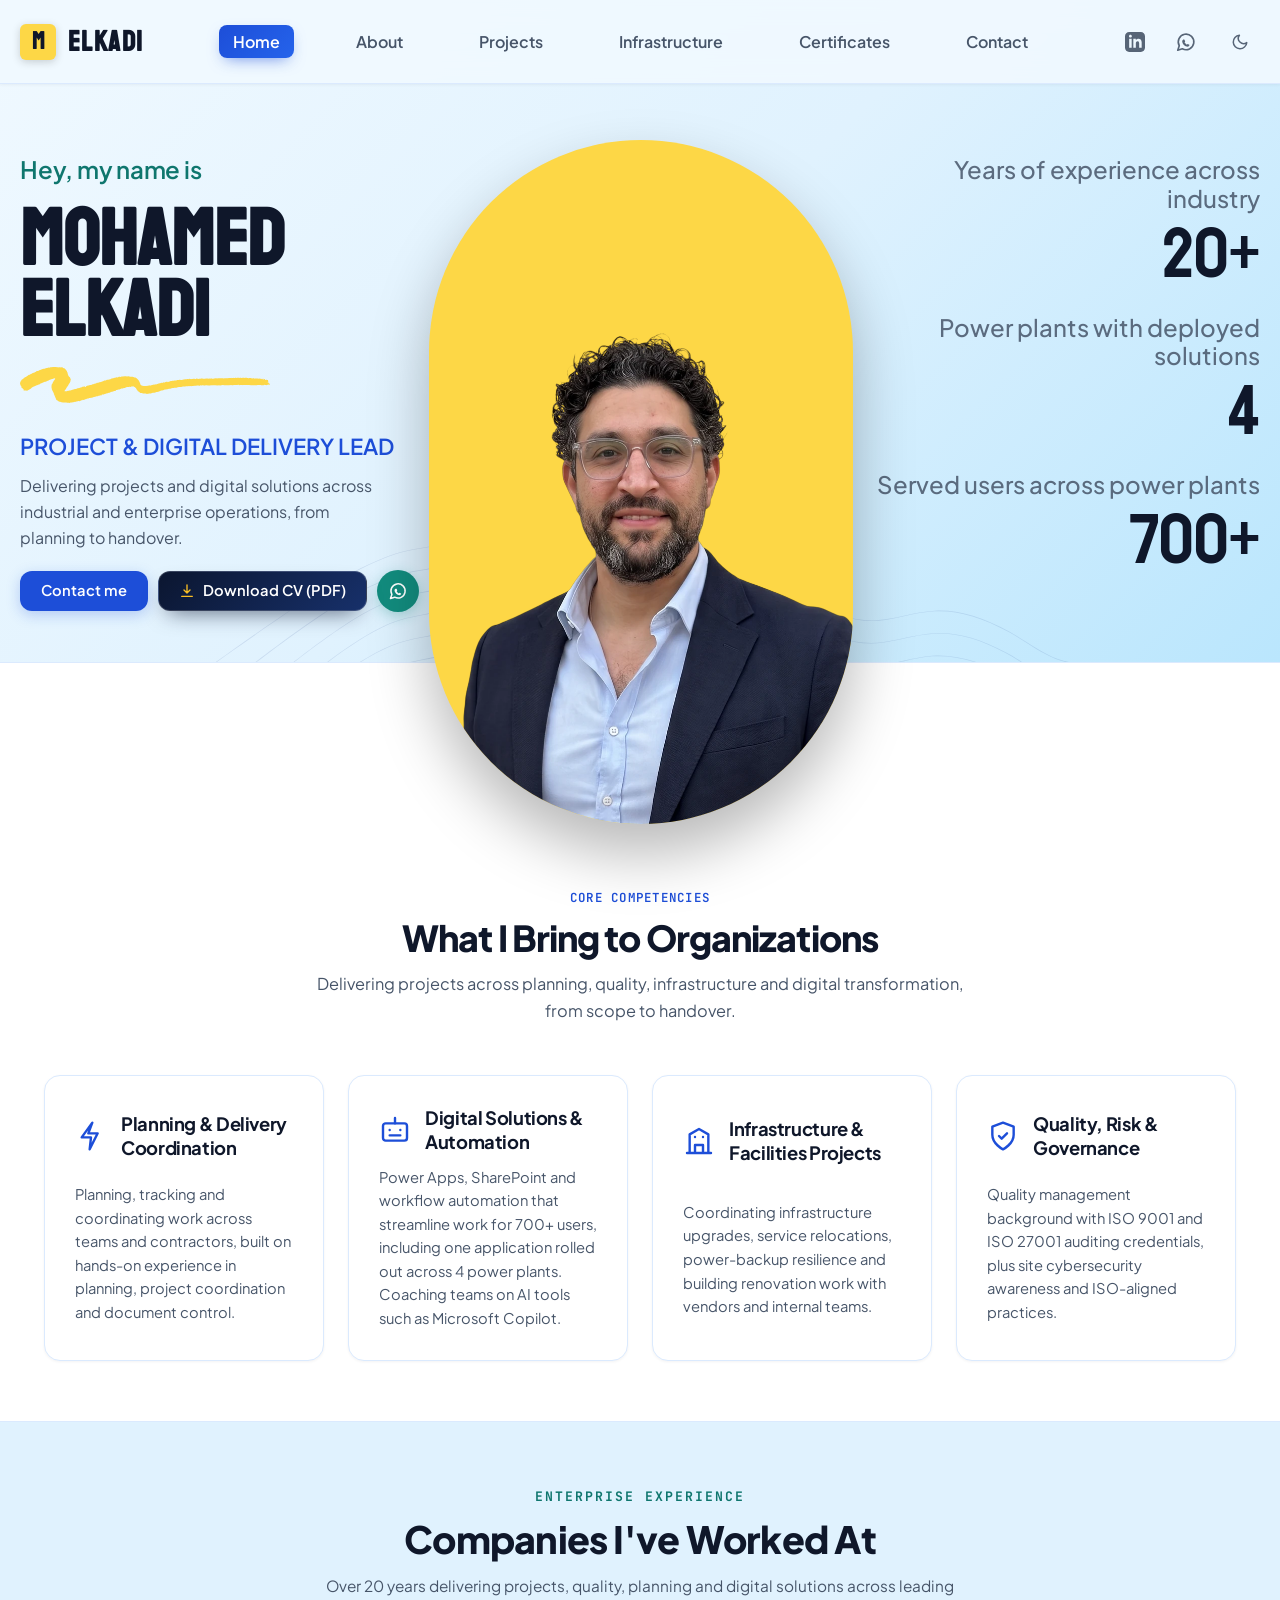
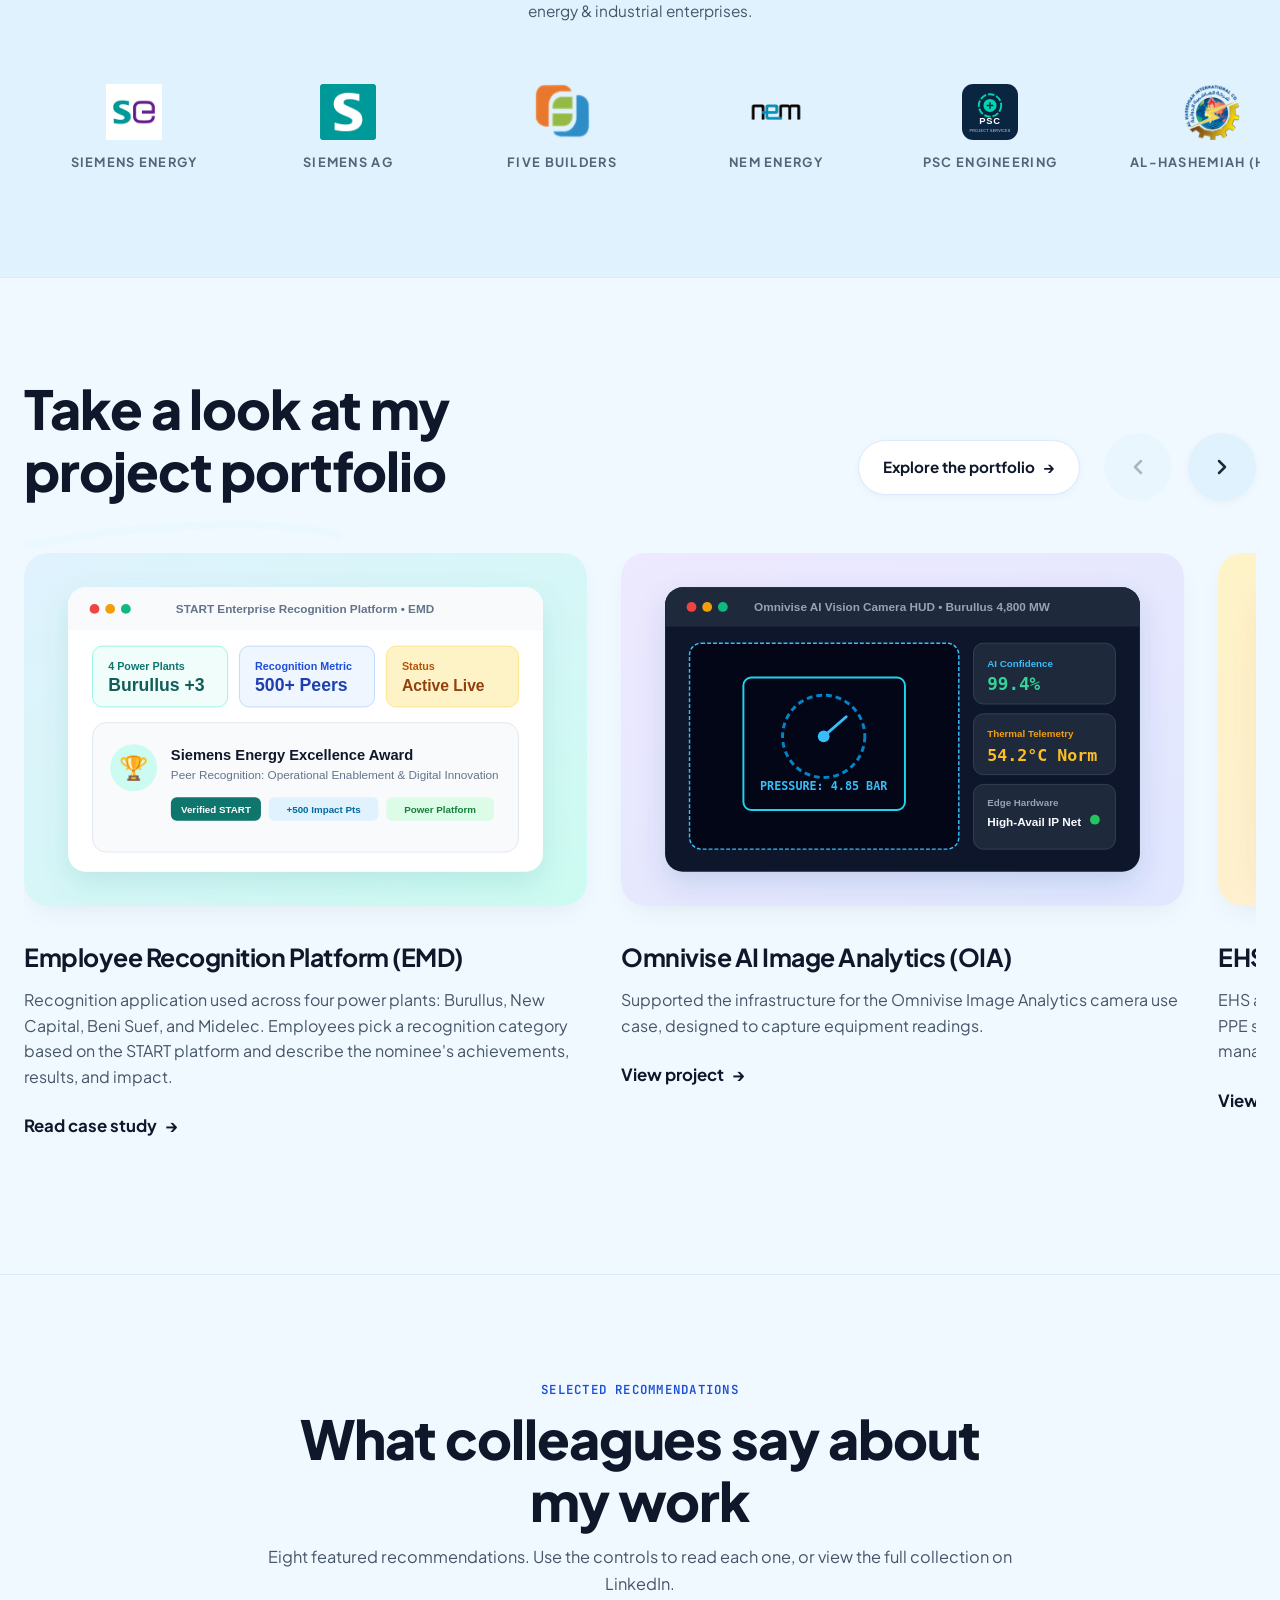
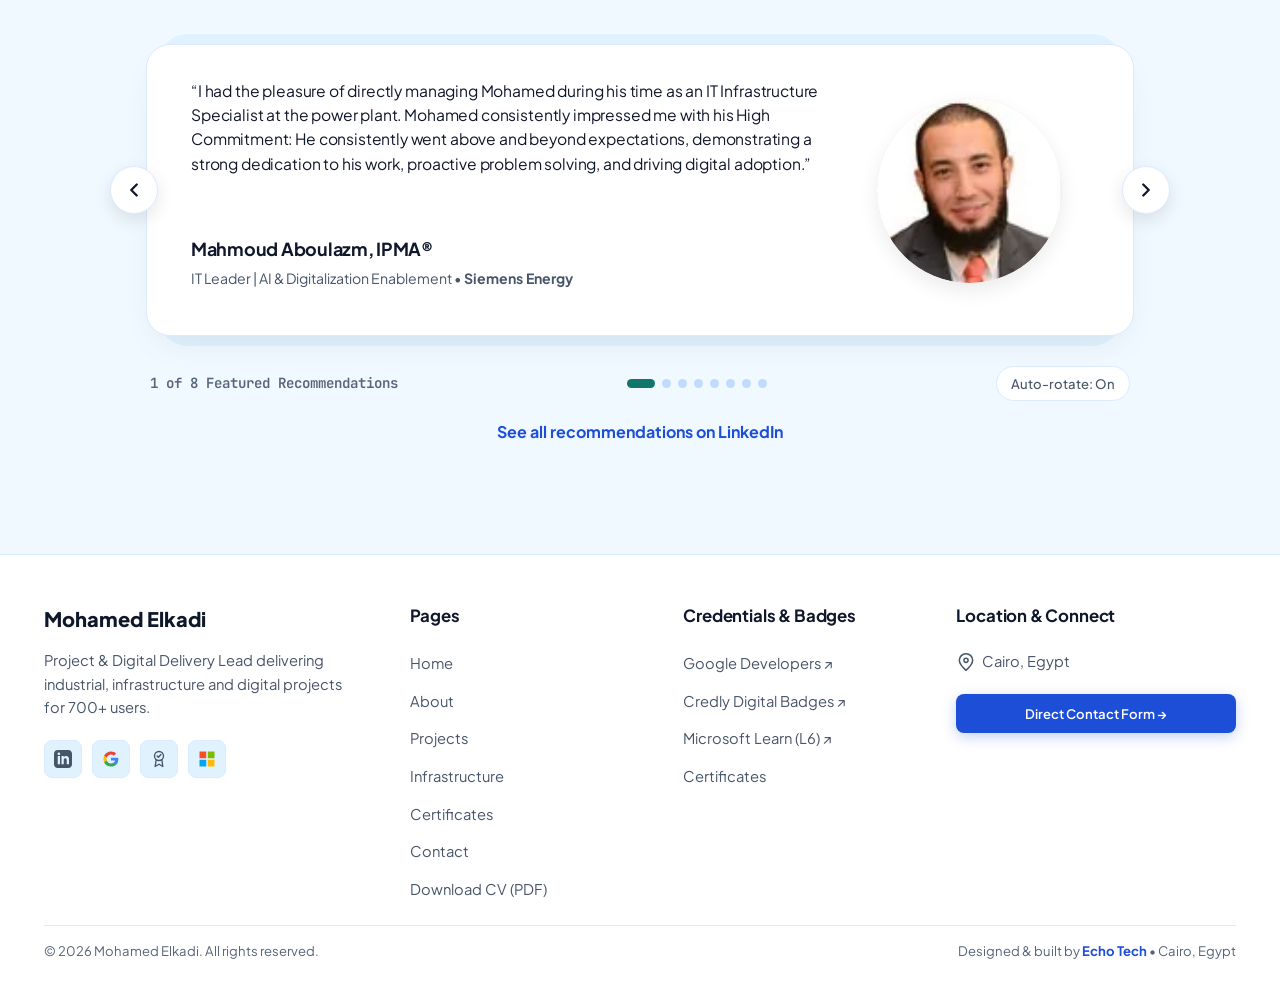
==== commit 3bc3dfdf: "Hero action buttons: smaller, compact size Co-Authored-By: Claude Sonnet 5.5 <noreply@anthropic.com>" ====
--- a/index.html
+++ b/index.html
@@ -74,7 +74,7 @@
     rel="stylesheet">
 
   <!-- Stylesheet -->
-  <link rel="stylesheet" href="styles.css?v=20261109-ui37">
+  <link rel="stylesheet" href="styles.css?v=20261111-ui38">
 
   <!-- Structured Data: Schema.org JSON-LD -->
   <script type="application/ld+json">
--- a/styles.css
+++ b/styles.css
@@ -6766,3 +6766,12 @@
   .beverr-hero-actions .btn.btn-cv svg { display: none; }
   .beverr-hero-actions .btn-whatsapp-circle { width: 40px; height: 40px; }
 }
+
+/* Hero action buttons: compact */
+.beverr-hero-actions { gap: 10px; align-items: center; }
+.beverr-hero-actions .btn { padding: 10px 20px; font-size: .92rem; line-height: 1.2; min-height: 0; border-radius: 12px; }
+.beverr-hero-actions .btn.btn-cv { gap: 8px; }
+.beverr-hero-actions .btn.btn-cv svg { width: 16px; height: 16px; }
+.beverr-hero-actions .btn-whatsapp-circle { width: 42px; height: 42px; }
+.beverr-hero-actions .btn-whatsapp-circle svg { width: 20px; height: 20px; }
+@media (max-width: 400px) { .beverr-hero-actions .btn { padding: 9px 12px; font-size: .8rem; } .beverr-hero-actions .btn-whatsapp-circle { width: 38px; height: 38px; } }
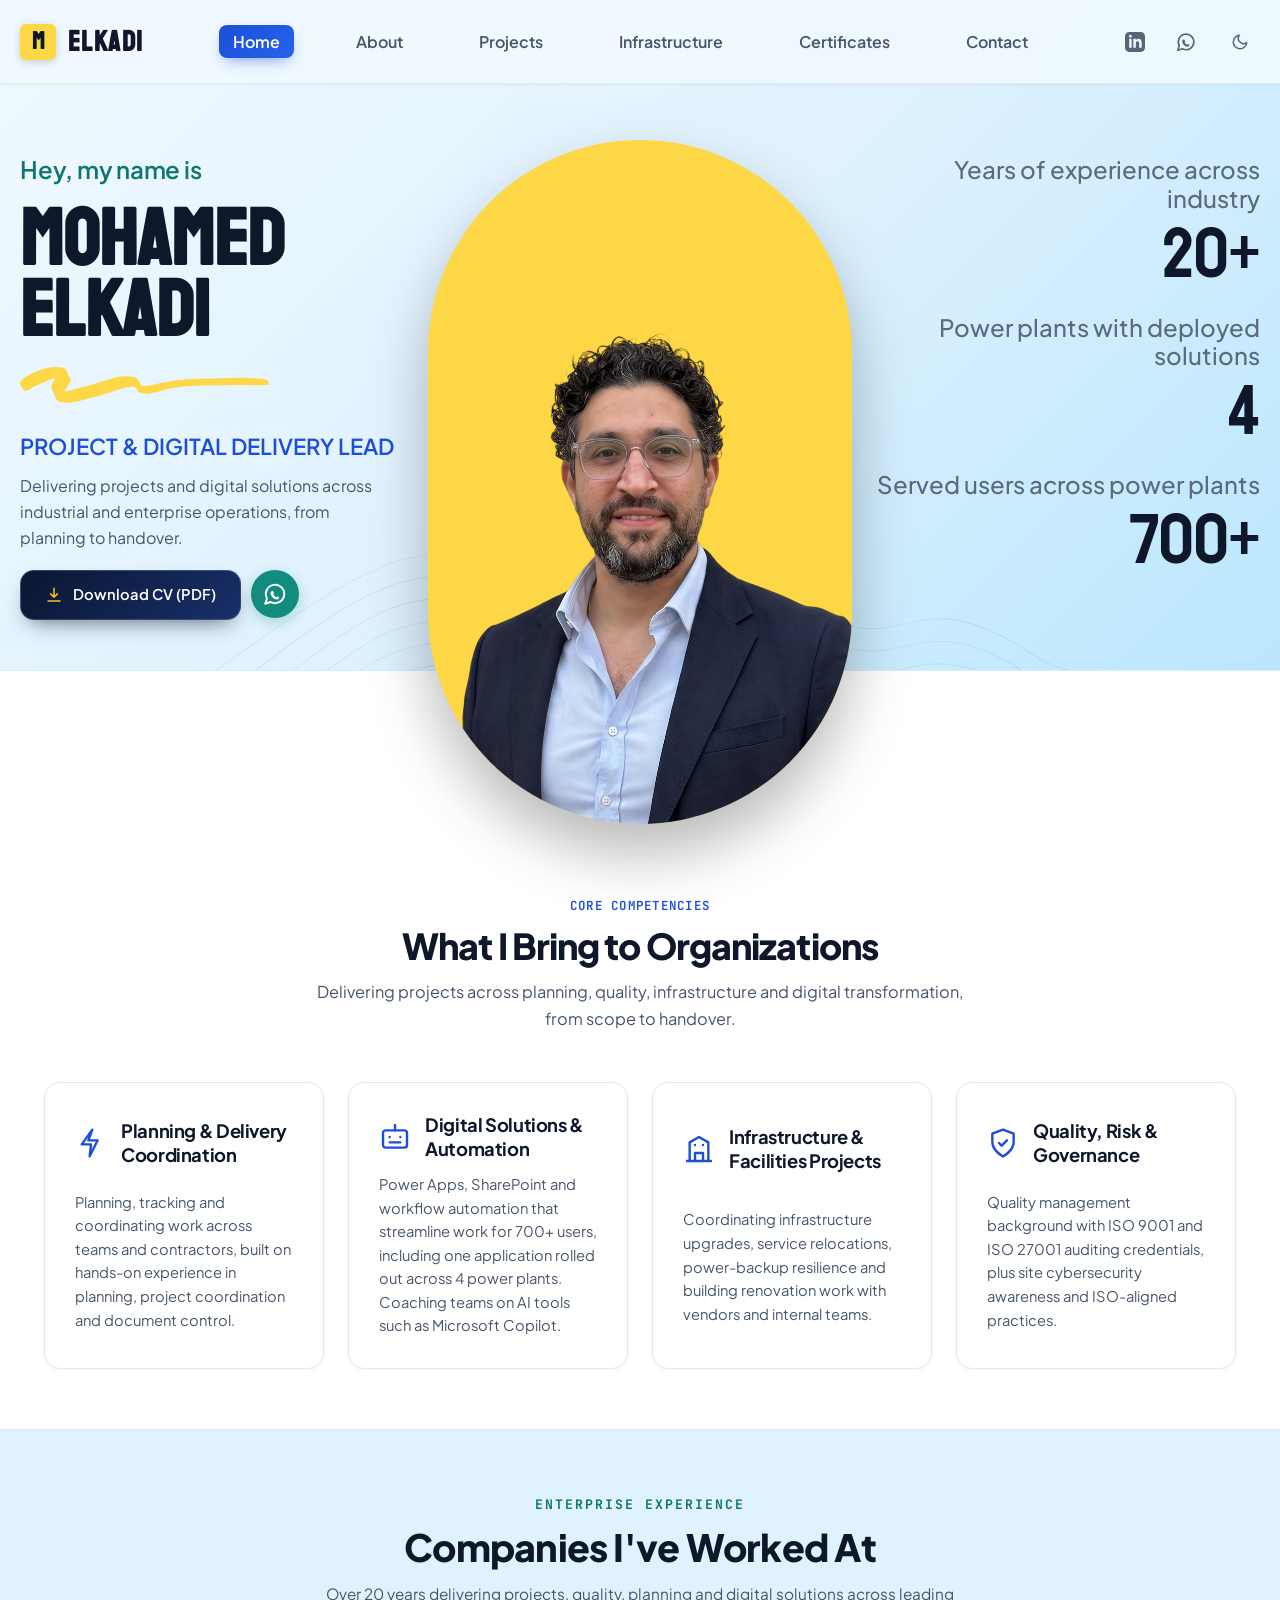
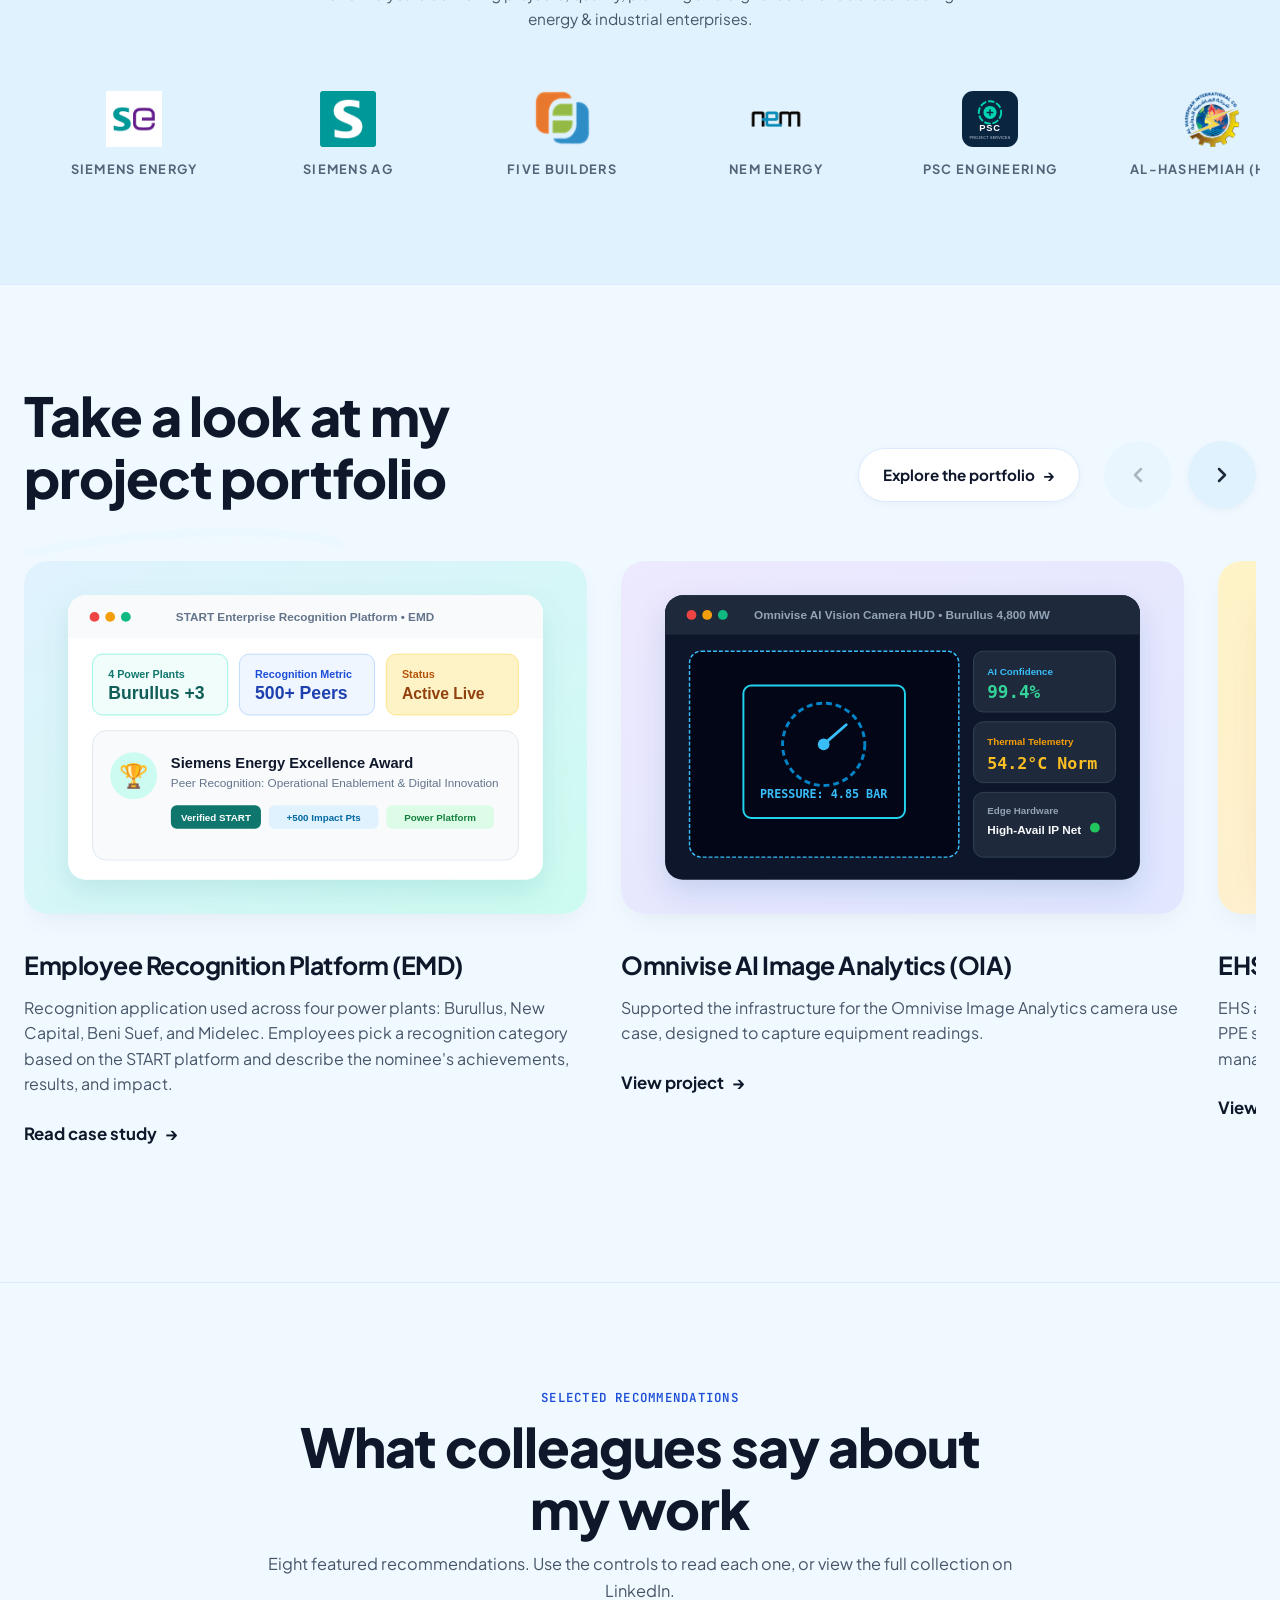
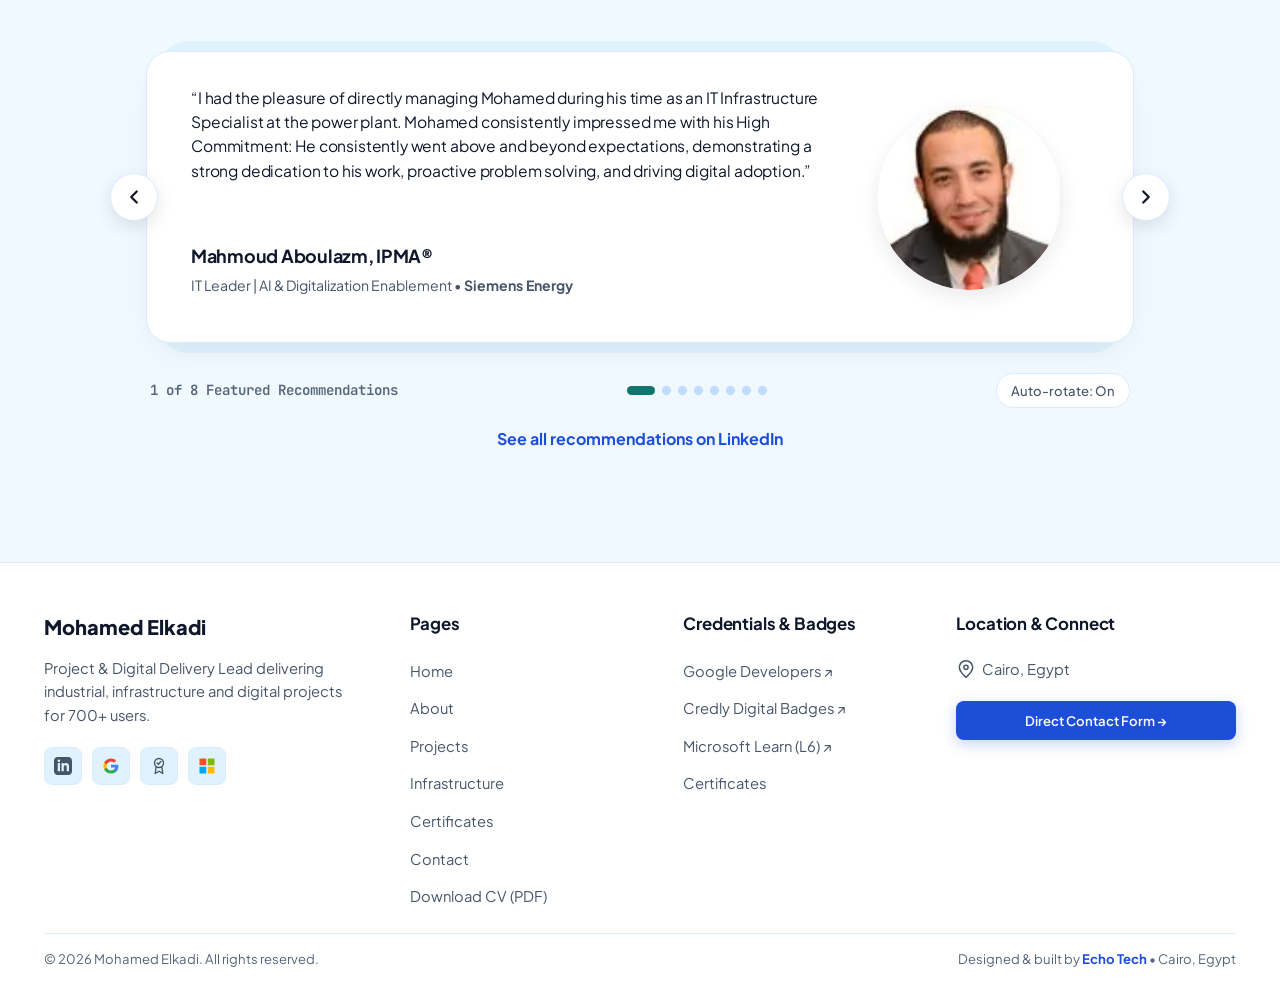
==== commit 7a25d34f: "About: Skills with category aside, filters, tech icons and carousels; hero buttons back to original " ====
--- a/index.html
+++ b/index.html
@@ -74,7 +74,7 @@
     rel="stylesheet">
 
   <!-- Stylesheet -->
-  <link rel="stylesheet" href="styles.css?v=20261111-ui38">
+  <link rel="stylesheet" href="styles.css?v=20261111-ui43">
 
   <!-- Structured Data: Schema.org JSON-LD -->
   <script type="application/ld+json">
@@ -220,7 +220,6 @@
             Delivering projects and digital solutions across industrial and enterprise operations, from planning to handover.
           </p>
           <div class="beverr-hero-actions">
-            <a href="contact.html" class="btn btn-primary">Contact me</a>
             <a href="assets/Mohamed-Elkadi-CV.pdf" class="btn btn-cv" download><svg viewBox="0 0 24 24" width="18" height="18" fill="none" stroke="currentColor" stroke-width="2" stroke-linecap="round" stroke-linejoin="round" aria-hidden="true"><path d="M12 3v12m0 0l-4.5-4.5M12 15l4.5-4.5M4 20h16"/></svg><span>Download CV (PDF)</span></a>
             <a href="https://wa.me/201206464632?text=Hello%20Mohamed%2C%20I%20am%20contacting%20you%20from%20your%20portfolio%20website." class="btn-whatsapp-circle" target="_blank" rel="noopener noreferrer" aria-label="Chat with Mohamed on WhatsApp" title="Chat on WhatsApp">
               <svg viewBox="0 0 24 24" width="26" height="26" fill="none" stroke="currentColor" stroke-width="1.8" stroke-linecap="round" stroke-linejoin="round" aria-hidden="true" focusable="false">
@@ -1240,7 +1239,7 @@
   </button>
 
   <!-- Javascript -->
-  <script src="script.js?v=20261109-ui23"></script>
+  <script src="script.js?v=20261111-ui24"></script>
 </body>
 
 </html>
--- a/styles.css
+++ b/styles.css
@@ -6767,11 +6767,54 @@
   .beverr-hero-actions .btn-whatsapp-circle { width: 40px; height: 40px; }
 }
 
-/* Hero action buttons: compact */
-.beverr-hero-actions { gap: 10px; align-items: center; }
-.beverr-hero-actions .btn { padding: 10px 20px; font-size: .92rem; line-height: 1.2; min-height: 0; border-radius: 12px; }
-.beverr-hero-actions .btn.btn-cv { gap: 8px; }
-.beverr-hero-actions .btn.btn-cv svg { width: 16px; height: 16px; }
-.beverr-hero-actions .btn-whatsapp-circle { width: 42px; height: 42px; }
-.beverr-hero-actions .btn-whatsapp-circle svg { width: 20px; height: 20px; }
-@media (max-width: 400px) { .beverr-hero-actions .btn { padding: 9px 12px; font-size: .8rem; } .beverr-hero-actions .btn-whatsapp-circle { width: 38px; height: 38px; } }
+
+
+/* About: skills with category aside */
+.sk-layout { display: grid; grid-template-columns: 290px minmax(0,1fr); gap: 28px; align-items: start; }
+.sk-aside { position: sticky; top: 96px; }
+.sk-aside-card { padding: 18px; border-radius: 22px; color: #fff; background: radial-gradient(420px 220px at 100% -10%, rgba(56,189,248,.28), transparent 60%), linear-gradient(160deg, #0b1630, #14295c); box-shadow: 0 22px 44px -26px rgba(11,22,48,.8); }
+.sk-aside-title { margin: 2px 6px 12px; font-size: .78rem; font-weight: 700; letter-spacing: .06em; text-transform: uppercase; color: rgba(255,255,255,.6); }
+.sk-car { position: relative; }
+.sk-aside .sk-track { display: flex; flex-direction: column; gap: 4px; }
+.sk-arrow { display: none; }
+.sk-aside button.sk-nav { display: grid; grid-template-columns: 30px 1fr auto; align-items: center; gap: 10px; width: 100%; padding: 8px 10px; border: 0; border-radius: 12px; background: transparent; color: rgba(255,255,255,.86); font: inherit; font-weight: 600; font-size: .92rem; text-align: left; cursor: pointer; transition: background .2s, transform .2s; }
+.sk-aside button.sk-nav:hover { background: rgba(255,255,255,.1); }
+.sk-aside button.sk-nav.is-on { background: linear-gradient(135deg, #2563eb, #1d4ed8); color: #fff; box-shadow: 0 10px 20px -10px rgba(37,99,235,.9); }
+.sk-aside button.sk-nav:focus-visible { outline: 2px solid #7dd3fc; outline-offset: 2px; }
+.sk-nav-ic { width: 30px; height: 30px; border-radius: 9px; background: #fff; display: grid; place-items: center; }
+.sk-nav-ic .sk-ic { width: 20px; height: 20px; }
+.sk-nav-n { font-size: .75rem; font-weight: 700; padding: 2px 8px; border-radius: 999px; background: rgba(255,255,255,.14); }
+.sk-groups { display: grid; grid-template-columns: repeat(auto-fit, minmax(320px, 1fr)); gap: 16px; align-items: start; }
+.sk-layout[data-cat]:not([data-cat="all"]) .sk-groups { grid-template-columns: 1fr; }
+.skill-group { background: var(--bg-primary, #fff); border: 1px solid rgba(29,78,216,.12); border-radius: 18px; padding: 20px 22px; box-shadow: 0 10px 26px -20px rgba(11,22,48,.5); }
+.skill-group[hidden] { display: none; }
+.skill-group h3 { display: flex; align-items: center; justify-content: space-between; gap: 10px; margin: 0 0 14px; font-size: 1.02rem; color: var(--text-primary); }
+.skill-count { font-size: .75rem; font-weight: 700; color: var(--brand-primary); background: rgba(29,78,216,.1); padding: 2px 9px; border-radius: 999px; }
+.skill-tags { list-style: none; margin: 0; padding: 0; display: flex; flex-wrap: wrap; gap: 8px; }
+.skill-tags li { display: inline-flex; align-items: center; gap: 8px; padding: 6px 13px 6px 8px; border-radius: 999px; font-size: .86rem; font-weight: 600; color: var(--text-secondary); background: rgba(29,78,216,.07); border: 1px solid rgba(29,78,216,.16); transition: background .2s, color .2s, transform .2s; }
+.skill-tags li:hover { background: rgba(29,78,216,.14); color: var(--text-primary); transform: translateY(-2px); }
+.sk-ic { width: 20px; height: 20px; flex: none; }
+.skill-tags .sk-ic { background: #fff; border-radius: 6px; padding: 2px; width: 24px; height: 24px; }
+[data-theme="dark"] .skill-group { background: rgba(255,255,255,.04); border-color: rgba(255,255,255,.1); }
+[data-theme="dark"] .skill-tags li { background: rgba(125,211,252,.1); border-color: rgba(125,211,252,.25); color: #dbeafe; }
+@media (max-width: 1100px) {
+  .sk-layout { grid-template-columns: minmax(0,1fr); gap: 16px; }
+  .sk-aside { position: static; }
+  .sk-aside-card { padding: 12px; border-radius: 18px; }
+  .sk-aside-title { display: none; }
+  .sk-track { scrollbar-width: none; }
+  .sk-track::-webkit-scrollbar { display: none; }
+  .sk-aside .sk-track { flex-direction: row; overflow-x: auto; scroll-snap-type: x proximity; scroll-padding: 0 34px; padding: 2px 34px; }
+  .sk-aside button.sk-nav { width: auto; flex: 0 0 auto; white-space: nowrap; scroll-snap-align: start; grid-template-columns: 26px auto auto; padding: 6px 12px 6px 8px; border-radius: 999px; background: rgba(255,255,255,.08); }
+  .sk-nav-ic { width: 26px; height: 26px; }
+  .sk-groups { display: flex; overflow-x: auto; scroll-snap-type: x mandatory; gap: 14px; padding: 4px 2px 8px; }
+  .sk-groups .skill-group { flex: 0 0 min(86%, 440px); scroll-snap-align: center; }
+  .sk-layout[data-cat]:not([data-cat="all"]) .sk-groups { display: block; overflow: visible; }
+  .sk-arrow { display: grid; place-items: center; position: absolute; top: 50%; transform: translateY(-50%); z-index: 3; width: 32px; height: 32px; padding: 0; border-radius: 50%; border: 0; cursor: pointer; color: #fff; background: rgba(37,99,235,.95); box-shadow: 0 6px 14px -6px rgba(11,22,48,.7); }
+  .sk-arrow svg { width: 16px; height: 16px; }
+  .sk-arrow:disabled { opacity: .0; pointer-events: none; }
+  .sk-prev { left: 0; } .sk-next { right: 0; }
+  .sk-main .sk-arrow { top: 42%; }
+  .sk-main .sk-prev { left: -6px; } .sk-main .sk-next { right: -6px; }
+  .sk-layout[data-cat]:not([data-cat="all"]) .sk-main .sk-arrow { display: none; }
+}
